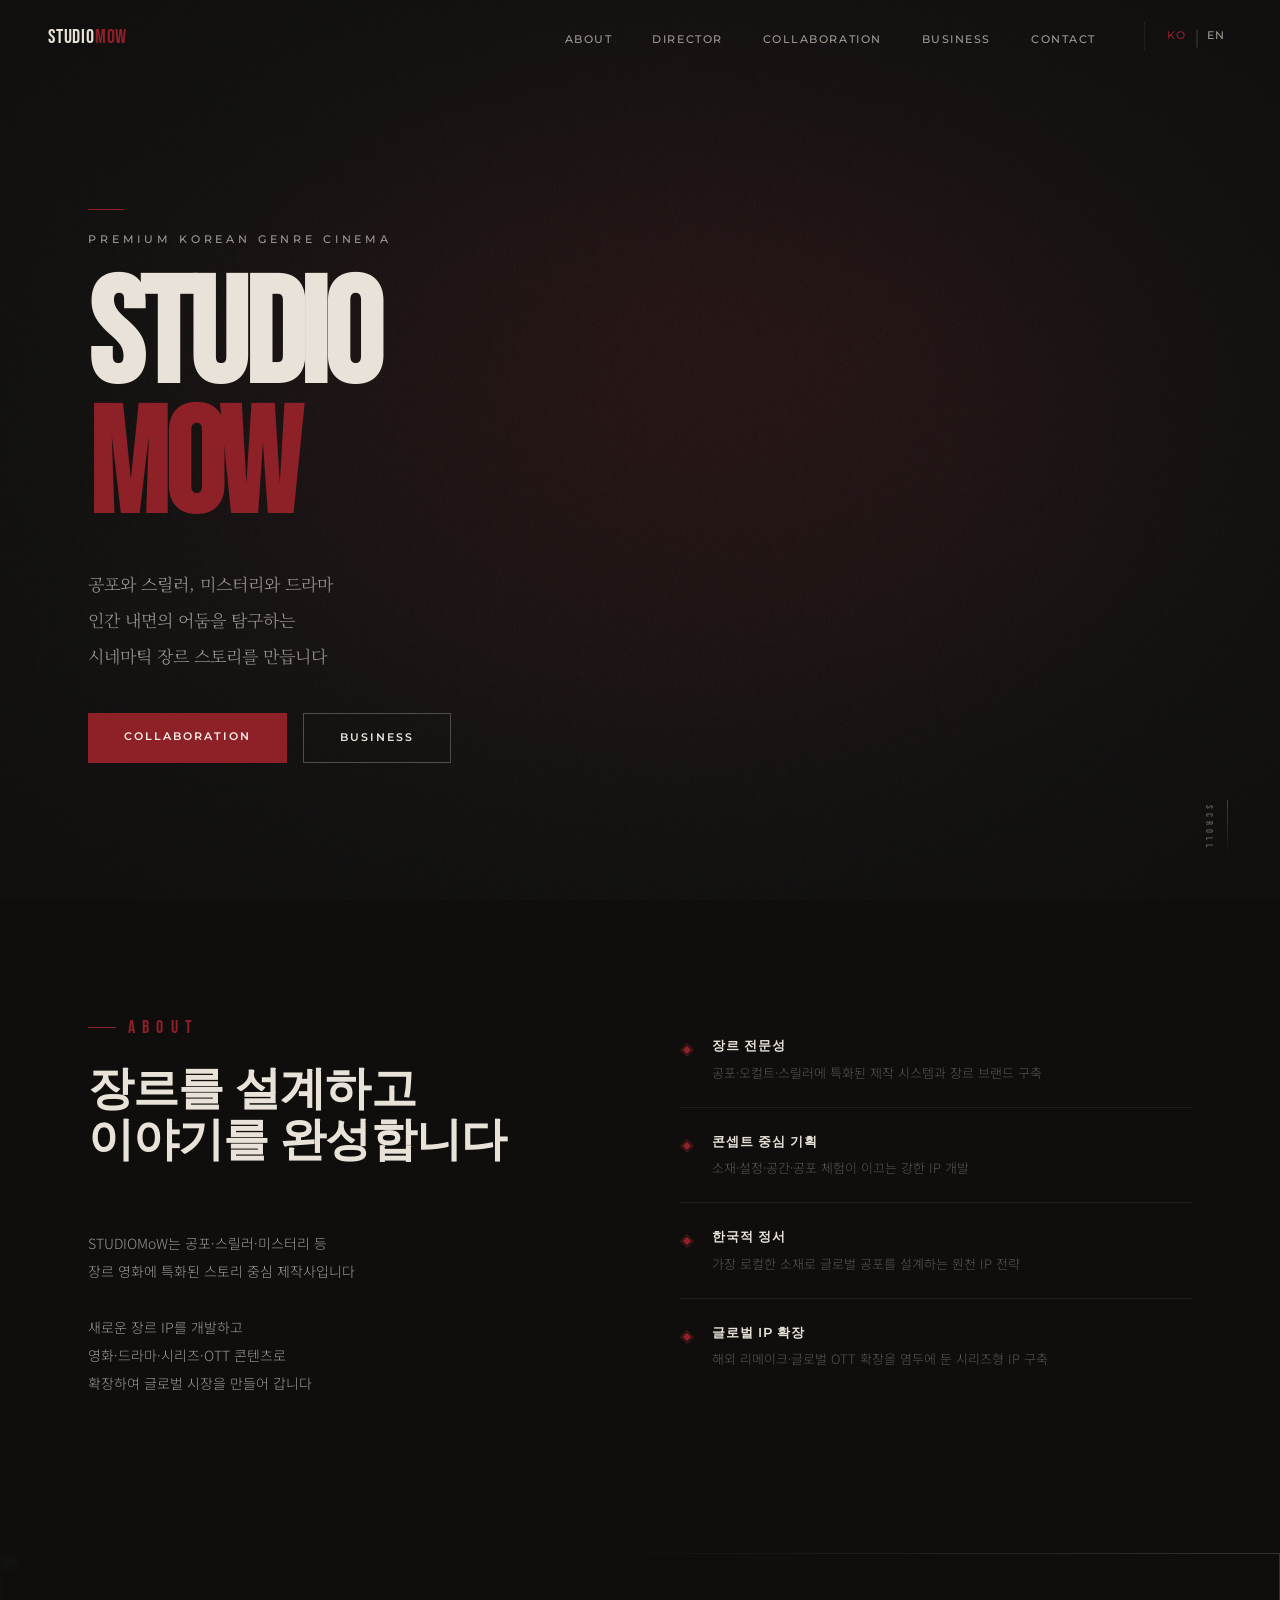
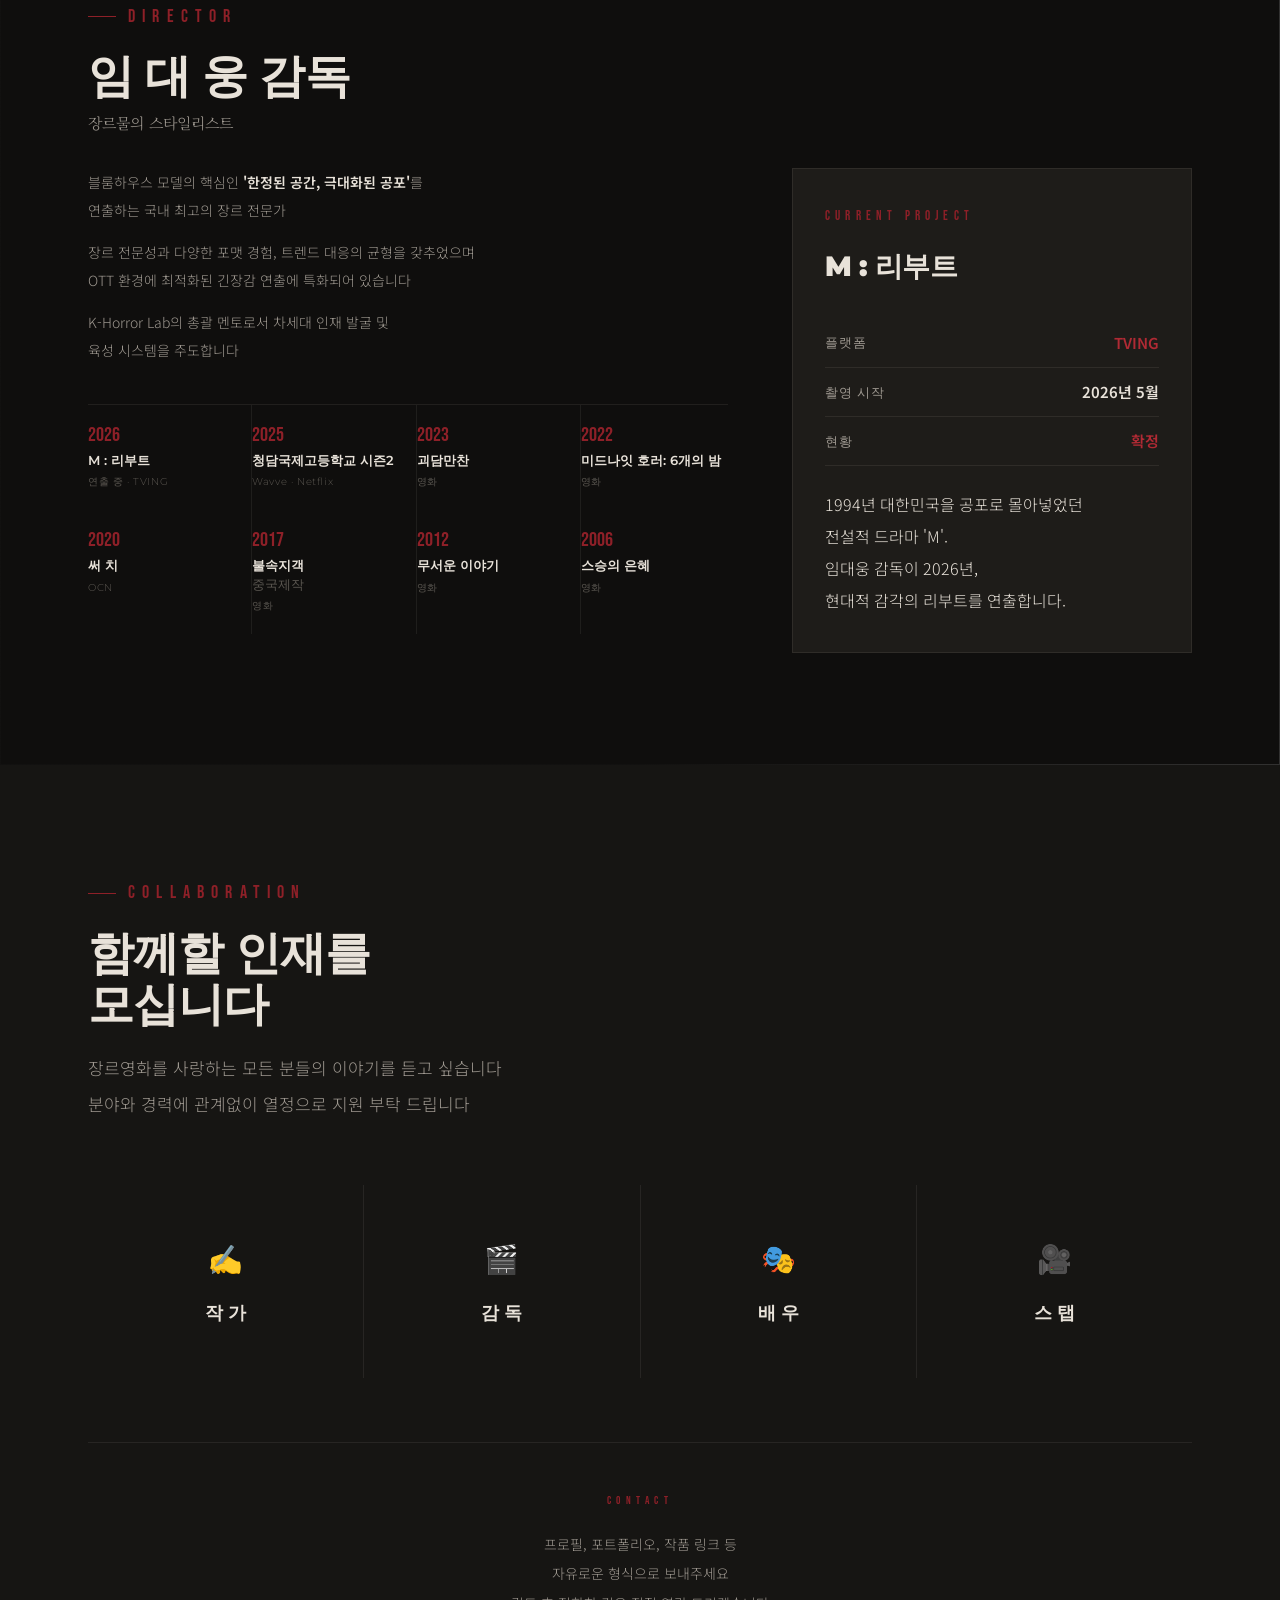
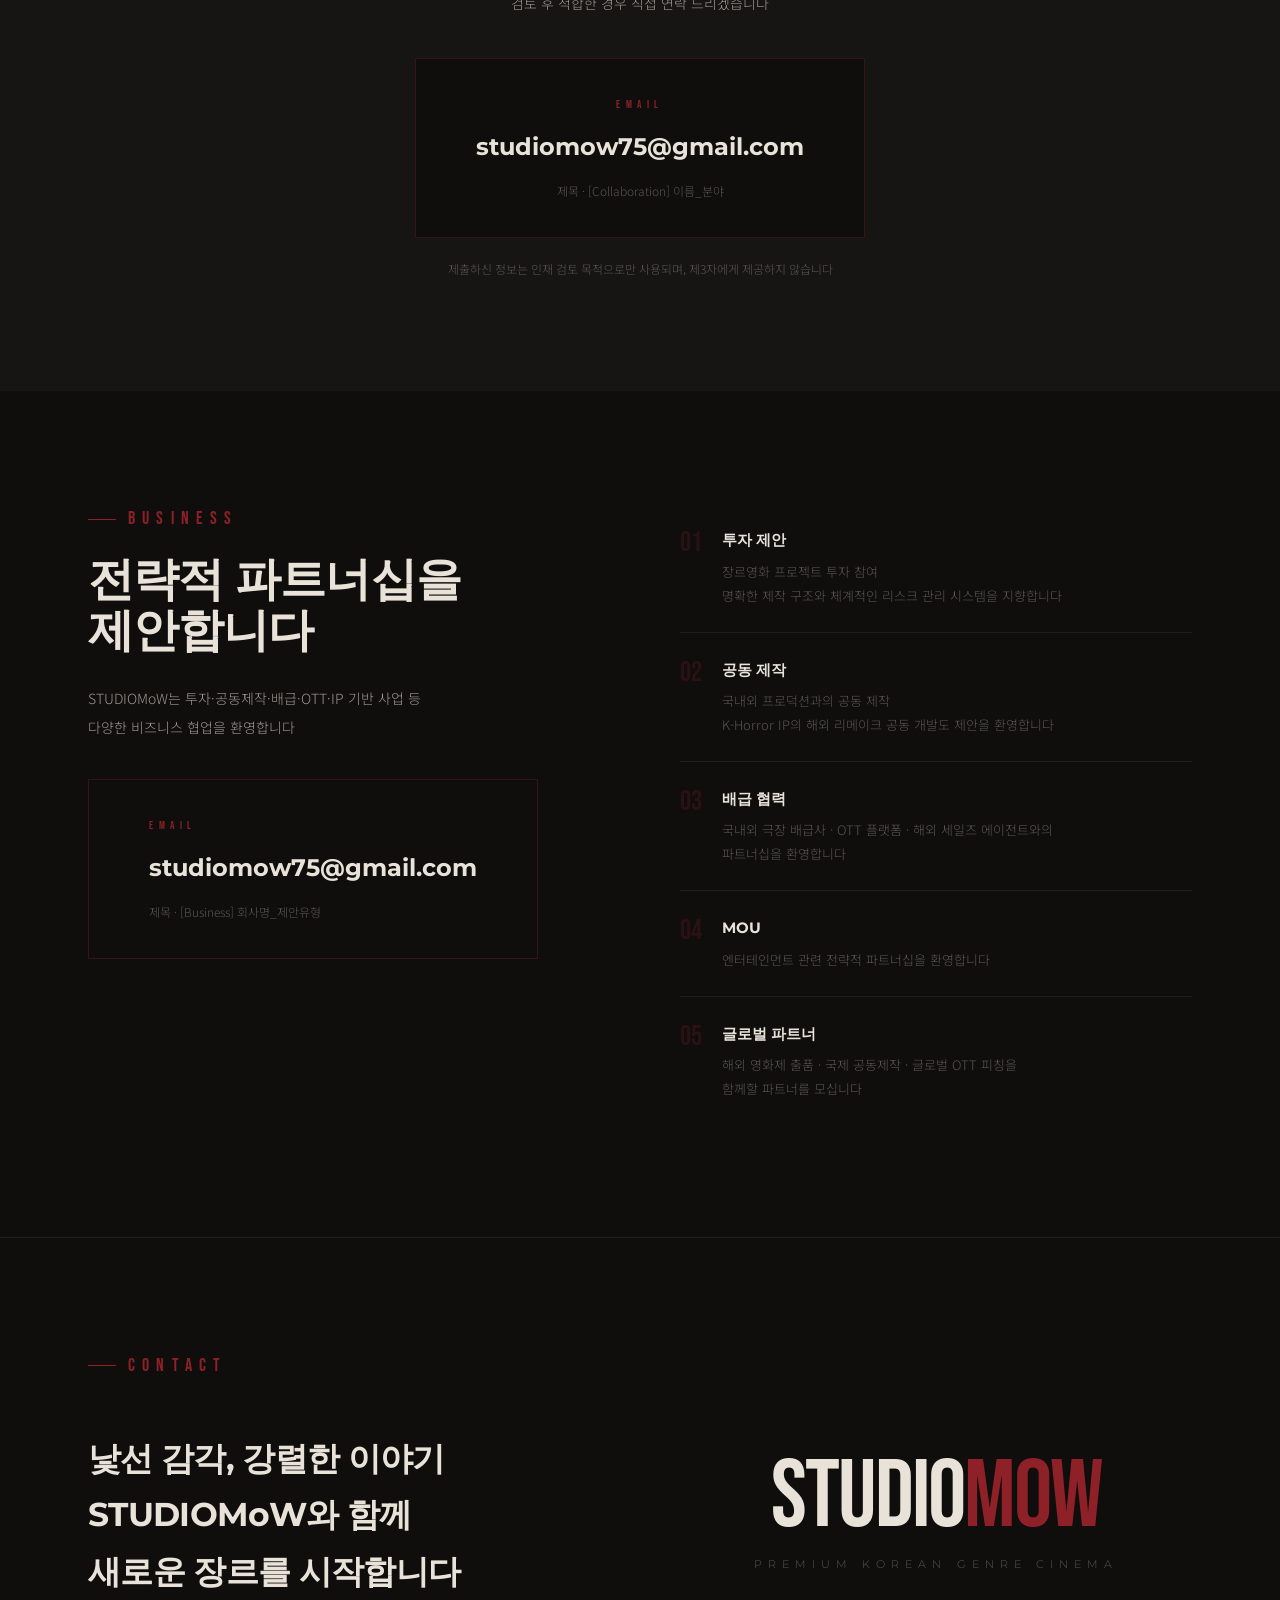
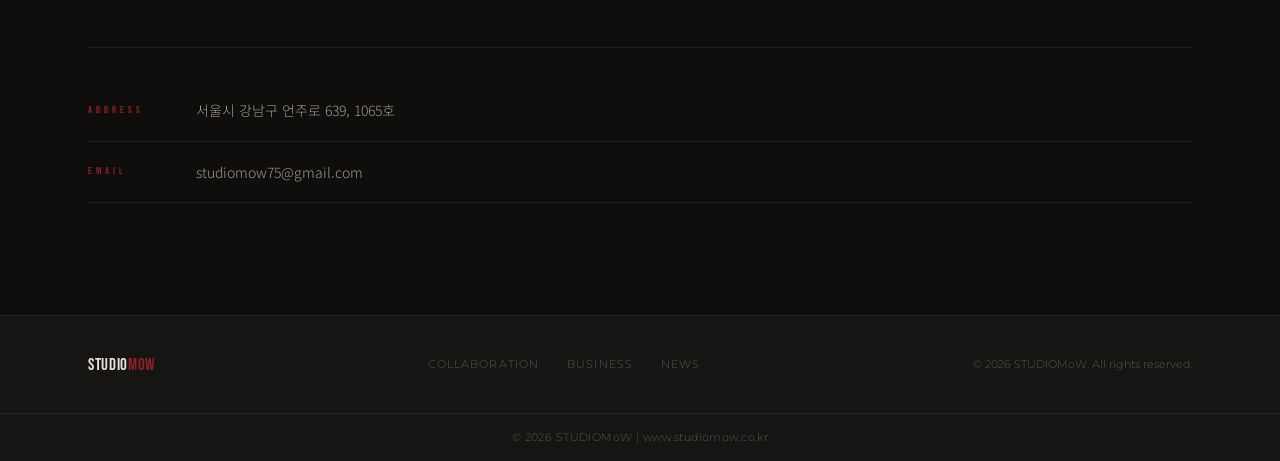
==== index.html @ 947075f9 "Add files via upload" ====
<!DOCTYPE html>
<html lang="ko">
<head>
  <meta charset="UTF-8">
  <meta name="viewport" content="width=device-width,initial-scale=1.0,maximum-scale=1.0">
  <title>STUDIOMoW | Premium Korean Genre Cinema</title>
  <meta name="description" content="STUDIOMoW — 한국형 장르영화 전문 제작사">
  <link rel="preconnect" href="https://fonts.googleapis.com">
  <link href="https://fonts.googleapis.com/css2?family=Bebas+Neue&family=Noto+Serif+KR:wght@300;400;700&family=Noto+Sans+KR:wght@300;400;500;700&family=Montserrat:wght@300;400;600;700;900&display=swap" rel="stylesheet">
  <link rel="stylesheet" href="css/main.css">
  <style>
    /* Hero */
    .hero{position:relative;height:100vh;min-height:640px;overflow:hidden;display:flex;align-items:center}
    #heroCanvas{position:absolute;inset:0;width:100%;height:100%;z-index:0}
    .hero-overlay{position:absolute;inset:0;z-index:1;background:radial-gradient(ellipse at 60% 40%,rgba(92,20,25,0.18) 0%,transparent 60%),linear-gradient(to bottom,rgba(15,14,13,0.6) 0%,rgba(15,14,13,0.1) 50%,rgba(15,14,13,0.8) 100%)}
    .hero-grain{position:absolute;inset:0;z-index:2;pointer-events:none;opacity:0.07;background-image:url("data:image/svg+xml,%3Csvg xmlns='http://www.w3.org/2000/svg' width='300' height='300'%3E%3Cfilter id='n'%3E%3CfeTurbulence type='fractalNoise' baseFrequency='0.75' numOctaves='4' stitchTiles='stitch'/%3E%3C/filter%3E%3Crect width='300' height='300' filter='url(%23n)'/%3E%3C/svg%3E");background-size:180px;animation:grainShift 0.12s steps(1) infinite}
    @keyframes grainShift{0%{background-position:0 0}25%{background-position:60px -30px}50%{background-position:-40px 20px}75%{background-position:30px 50px}}
    .hero-vignette{position:absolute;inset:0;z-index:2;pointer-events:none;background:radial-gradient(ellipse at center,transparent 35%,rgba(15,14,13,0.82) 100%)}
    .hero-flicker{position:absolute;inset:0;z-index:2;pointer-events:none;background:radial-gradient(ellipse at 50% 50%,rgba(142,32,40,0.06) 0%,transparent 70%);animation:flickerPulse 3.7s ease-in-out infinite}
    @keyframes flickerPulse{0%,100%{opacity:0.4}18%{opacity:0.9}20%{opacity:0.2}22%{opacity:0.85}50%{opacity:0.5}72%{opacity:0.95}74%{opacity:0.15}76%{opacity:0.8}}
    .hero-content{position:relative;z-index:3;padding:0 48px;max-width:1200px;margin:0 auto;width:100%;padding-top:var(--nav-h);animation:heroFadeUp 1.6s var(--ease-out) 0.4s both}
    @keyframes heroFadeUp{from{opacity:0;transform:translateY(40px)}to{opacity:1;transform:translateY(0)}}
    .hero-en{font-family:var(--font-heading);font-size:11px;font-weight:500;letter-spacing:0.35em;color:var(--text-sub);text-transform:uppercase;margin-bottom:24px}
    .hero-ko{font-family:var(--font-serif-ko);font-size:clamp(14px,1.7vw,17px);font-weight:300;color:var(--text-sub);line-height:2.1;margin-bottom:40px;max-width:360px}
    .hero-scroll{position:absolute;bottom:44px;right:52px;display:flex;align-items:center;gap:10px;z-index:3;animation:heroFadeUp 1.6s var(--ease-out) 1.2s both}
    .hero-scroll span{font-family:var(--font-display);font-size:10px;letter-spacing:0.4em;color:var(--text-mute);writing-mode:vertical-rl}
    .scroll-line{width:1px;height:56px;background:linear-gradient(to bottom,var(--red),transparent);animation:scrollPulse 2.4s ease-in-out infinite}
    @keyframes scrollPulse{0%,100%{opacity:0.4;transform:scaleY(1)}50%{opacity:1;transform:scaleY(0.6)}}

    /* About — 텍스트 2단 레이아웃 (사진 없음) */
    .about-text-grid{display:grid;grid-template-columns:1fr 1fr;gap:80px;align-items:start}

    /* Director timeline */
    .timeline-row{display:flex;flex-wrap:wrap;gap:0;border-top:1px solid var(--border);margin-top:36px}
    .timeline-cell{flex:1;min-width:100px;padding:20px 16px 20px 0;border-right:1px solid var(--border)}
    .timeline-cell:last-child{border-right:none;padding-right:0}
    .t-year{font-family:var(--font-display);font-size:20px;color:var(--red);line-height:1;margin-bottom:6px}
    .t-title{font-family:var(--font-heading);font-size:13px;font-weight:600;color:var(--text);line-height:1.4;margin-bottom:4px}
    .t-platform{font-family:var(--font-heading);font-size:10px;letter-spacing:0.06em;color:var(--text-mute)}

    /* Collab */
    .collab-grid-4{display:grid;grid-template-columns:repeat(4,1fr);gap:1px;background:var(--border)}
    .collab-card-4{background:var(--surface1);padding:48px 20px;display:flex;flex-direction:column;align-items:center;justify-content:center;text-align:center;gap:16px;transition:background 0.3s;min-height:160px}
    .collab-card-4:hover{background:var(--surface2)}
    .collab-icon-4{font-size:28px}
    .collab-title-4{font-family:var(--font-heading);font-size:18px;font-weight:700;color:var(--text)}

    /* Biz list */
    .biz-list-item{display:flex;align-items:flex-start;justify-content:space-between;padding:24px 0;border-bottom:1px solid var(--border);transition:padding-left 0.25s}
    .biz-list-item:hover{padding-left:8px}
    .biz-list-left{display:flex;align-items:flex-start;gap:20px}
    .biz-list-num{font-family:var(--font-display);font-size:28px;color:rgba(142,32,40,0.22);transition:color 0.25s;line-height:1;flex-shrink:0;padding-top:2px}
    .biz-list-item:hover .biz-list-num{color:var(--red)}
    .biz-list-title{font-family:var(--font-heading);font-size:15px;font-weight:700;color:var(--text);margin-bottom:6px}
    .biz-list-desc{font-size:13px;color:var(--text-mute);line-height:1.85}

    /* News */
    .news-grid{display:grid;grid-template-columns:repeat(3,1fr);gap:1px;background:var(--border)}
    .news-card{background:var(--surface1);overflow:hidden}
    .news-card-body{padding:28px 28px 32px}
    .news-card-date{font-family:var(--font-heading);font-size:10px;letter-spacing:0.12em;color:var(--text-mute);margin-bottom:12px}
    .news-card-title{font-family:var(--font-heading);font-size:15px;font-weight:700;color:var(--text);line-height:1.55;margin-bottom:16px}
    .news-card-more{font-family:var(--font-heading);font-size:10px;letter-spacing:0.15em;color:var(--red);text-transform:uppercase}
    .news-empty{background:var(--surface1);padding:80px 32px;text-align:center;color:var(--text-mute);font-size:13px;grid-column:1/-1;line-height:2}

    /* Email CTA block */
    .email-cta{display:inline-flex;flex-direction:column;align-items:center;gap:12px;padding:36px 60px;border:1px solid var(--border-red);text-decoration:none;transition:background 0.3s;background:var(--bg)}
    .email-cta:hover{background:rgba(142,32,40,0.08)}
    .email-cta-label{font-family:var(--font-display);font-size:11px;letter-spacing:0.5em;color:var(--red)}
    .email-cta-addr{font-family:var(--font-heading);font-size:clamp(16px,2.2vw,24px);font-weight:700;color:var(--text)}
    .email-cta-hint{font-size:12px;color:var(--text-mute)}

    @media(max-width:1024px){
      .about-text-grid{grid-template-columns:1fr;gap:48px}
      .collab-grid-4{grid-template-columns:repeat(2,1fr)}
      .timeline-row{flex-wrap:wrap}
      .timeline-cell{min-width:140px}
      .biz-2col{grid-template-columns:1fr!important}
    }
    @media(max-width:768px){
      .hero-content{padding:0 24px;padding-top:var(--nav-h)}
      .hero-scroll{display:none}
      .collab-grid-4{grid-template-columns:1fr 1fr}
      .news-grid{grid-template-columns:1fr}
    }
    @media(max-width:480px){.collab-grid-4{grid-template-columns:1fr}}
  </style>
</head>
<body>

<!-- NAV -->
<nav class="nav" id="nav">
  <div class="nav-inner">
    <a href="index.html" class="nav-logo"><span class="logo-studio">STUDIO</span><span class="logo-mow">MoW</span></a>
    <button class="nav-toggle" id="navToggle"><span></span><span></span><span></span></button>
    <ul class="nav-menu" id="navMenu">
      <li><a href="#about">About</a></li>
      <li><a href="#director">Director</a></li>
      <li><a href="#collaboration">Collaboration</a></li>
      <li><a href="#business">Business</a></li>
      <li><a href="#contact">Contact</a></li>
      <li class="lang-switch">
        <a href="index.html" class="lang-btn lang-active">KO</a>
        <span style="color:var(--text-mute);margin:0 2px;">|</span>
        <a href="index_en.html" class="lang-btn">EN</a>
      </li>
    </ul>
  </div>
</nav>

<!-- HERO -->
<section class="hero" id="home">
  <canvas id="heroCanvas"></canvas>
  <div class="hero-overlay"></div>
  <div class="hero-grain"></div>
  <div class="hero-vignette"></div>
  <div class="hero-flicker"></div>
  <div class="hero-content">
    <div class="hero-rule"></div>
    <div class="hero-en">PREMIUM KOREAN GENRE CINEMA</div>
    <h1 class="hero-title">
      <span class="logo-studio-h">STUDIO</span>
      <span class="logo-mow-h">MoW</span>
    </h1>
    <p class="hero-ko">
      공포와 스릴러, 미스터리와 드라마<br>
      인간 내면의 어둠을 탐구하는<br>
      시네마틱 장르 스토리를 만듭니다
    </p>
    <div class="hero-cta">
      <a href="#collaboration" class="btn btn-primary">Collaboration</a>
      <a href="#business" class="btn btn-outline">Business</a>
    </div>
  </div>
  <div class="hero-scroll"><span>SCROLL</span><div class="scroll-line"></div></div>
</section>

<!-- ABOUT -->
<section class="about" id="about" style="background:var(--bg);">
  <div class="container">
    <div class="about-text-grid">
      <div>
        <div class="section-header">
          <div class="section-tag">ABOUT</div>
          <h2 class="section-title">장르를 설계하고<br>이야기를 완성합니다</h2>
        </div>
        <p class="about-body">
          <span class="pc-only">STUDIOMoW는 공포·스릴러·미스터리 등<br>장르 영화에 특화된 스토리 중심 제작사입니다</span><span class="mob-only">STUDIOMoW는 공포·스릴러·미스터리 등<br>장르 영화에 특화된<br>스토리 중심 제작사입니다</span><br><br>
          <span class="pc-only">새로운 장르 IP를 개발하고<br>영화·드라마·시리즈·OTT 콘텐츠로<br>확장하여 글로벌 시장을 만들어 갑니다</span><span class="mob-only">새로운 장르 IP를 개발하고<br>영화·드라마·시리즈·OTT 콘텐츠로<br>확장하여 글로벌 시장을 만들어 갑니다</span>
        </p>
      </div>
      <div style="display:flex;flex-direction:column;gap:0;">
        <div class="pillar">
          <div class="pillar-icon">◈</div>
          <div><div class="pillar-title">장르 전문성</div><div class="pillar-desc"><span class="pc-only">공포·오컬트·스릴러에 특화된 제작 시스템과 장르 브랜드 구축</span><span class="mob-only">공포·오컬트·스릴러에 특화된<br>제작 시스템과 장르 브랜드 구축</span></div></div>
        </div>
        <div class="pillar">
          <div class="pillar-icon">◈</div>
          <div><div class="pillar-title">콘셉트 중심 기획</div><div class="pillar-desc"><span class="pc-only">소재·설정·공간·공포 체험이 이끄는 강한 IP 개발</span><span class="mob-only">소재·설정·공간·공포 체험이 이끄는<br>강한 IP 개발</span></div></div>
        </div>
        <div class="pillar">
          <div class="pillar-icon">◈</div>
          <div><div class="pillar-title">한국적 정서</div><div class="pillar-desc"><span class="pc-only">가장 로컬한 소재로 글로벌 공포를 설계하는 원천 IP 전략</span><span class="mob-only">가장 로컬한 소재로 글로벌 공포를<br>설계하는 원천 IP 전략</span></div></div>
        </div>
        <div class="pillar">
          <div class="pillar-icon">◈</div>
          <div><div class="pillar-title">글로벌 IP 확장</div><div class="pillar-desc"><span class="pc-only">해외 리메이크·글로벌 OTT 확장을 염두에 둔 시리즈형 IP 구축</span><span class="mob-only">해외 리메이크·글로벌 OTT 확장을<br>염두에 둔 시리즈형 IP 구축</span></div></div>
        </div>
      </div>
    </div>
  </div>
</section>

<!-- DIRECTOR -->
<section class="director mob-collapsible" id="director">
  <div class="director-bg">
    <img src="" alt="" class="director-bg-img">
    <div class="director-overlay"></div>
  </div>
  <div class="container">
    <!-- 모바일 헤더 (클릭으로 펼치기) -->
    <div class="mob-section-header" onclick="toggleSection('director')" style="position:relative;z-index:2;display:none;">
      <div><div class="mob-section-tag">DIRECTOR</div><h2>임 대 웅 감독</h2></div>
      <div class="mob-toggle-icon">+</div>
    </div>
    <!-- 데스크탑 헤더 -->
    <div class="section-header section-header-light mob-desktop-header" style="position:relative;z-index:2;margin-bottom:32px;">
      <div class="section-tag">DIRECTOR</div>
      <h2 class="section-title">임 대 웅 감독</h2>
      <p style="font-size:15px;color:var(--text-sub);margin-top:8px;font-family:var(--font-serif-ko);font-weight:300;">장르물의 스타일리스트</p>
    </div>
    <div class="director-grid mob-collapsible-body" style="display:grid;">
      <div class="director-info">
        <div class="director-desc">
          <p><span class="pc-only">블룸하우스 모델의 핵심인 <strong>'한정된 공간, 극대화된 공포'</strong>를<br>연출하는 국내 최고의 장르 전문가</span><span class="mob-only">블룸하우스 모델의 핵심인<br><strong>'한정된 공간, 극대화된 공포'</strong>를<br>연출하는 최고의 장르 전문가</span></p>
          <p><span class="pc-only">장르 전문성과 다양한 포맷 경험, 트렌드 대응의 균형을 갖추었으며<br>OTT 환경에 최적화된 긴장감 연출에 특화되어 있습니다</span><span class="mob-only">장르 전문성과 다양한 포맷 경험,<br>트렌드 대응의 균형을 갖춘<br>OTT 환경에 최적화된 긴장감 연출가</span></p>
          <p><span class="pc-only">K-Horror Lab의 총괄 멘토로서 차세대 인재 발굴 및<br>육성 시스템을 주도합니다</span><span class="mob-only">K-Horror Lab의 총괄 멘토로서<br>차세대 인재 발굴 및<br>육성 시스템을 주도합니다</span></p>
        </div>
        <div class="timeline-row">
          <div class="timeline-cell">
            <div class="t-year">2026</div>
            <div class="t-title">M : 리부트</div>
            <div class="t-platform">연출 중 · TVING</div>
          </div>
          <div class="timeline-cell">
            <div class="t-year">2025</div>
            <div class="t-title">청담국제고등학교 시즌2</div>
            <div class="t-platform">Wavve · Netflix</div>
          </div>
          <div class="timeline-cell">
            <div class="t-year">2023</div>
            <div class="t-title">괴담만찬</div>
            <div class="t-platform">영화</div>
          </div>
          <div class="timeline-cell">
            <div class="t-year">2022</div>
            <div class="t-title">미드나잇 호러: 6개의 밤</div>
            <div class="t-platform">영화</div>
          </div>
        </div>
        <div class="timeline-row" style="margin-top:0;border-top:none;">
          <div class="timeline-cell">
            <div class="t-year">2020</div>
            <div class="t-title">써 치</div>
            <div class="t-platform">OCN</div>
          </div>
          <div class="timeline-cell">
            <div class="t-year">2017</div>
            <div class="t-title">불속지객<br><span style="font-weight:400;color:var(--text-mute);">중국제작</span></div>
            <div class="t-platform">영화</div>
          </div>
          <div class="timeline-cell">
            <div class="t-year">2012</div>
            <div class="t-title">무서운 이야기</div>
            <div class="t-platform">영화</div>
          </div>
          <div class="timeline-cell">
            <div class="t-year">2006</div>
            <div class="t-title">스승의 은혜</div>
            <div class="t-platform">영화</div>
          </div>
        </div>
      </div>
      <div class="momentum-card">
        <div class="momentum-label">CURRENT PROJECT</div>
        <div class="momentum-title">M : 리부트</div>
        <div class="momentum-row"><span class="momentum-key">플랫폼</span><span class="momentum-val accent">TVING</span></div>
        <div class="momentum-row"><span class="momentum-key">촬영 시작</span><span class="momentum-val">2026년 5월</span></div>
        <div class="momentum-row"><span class="momentum-key">현황</span><span class="momentum-val accent">확정</span></div>
        <p class="momentum-desc">
          1994년 대한민국을 공포로 몰아넣었던<br>
          전설적 드라마 'M'.<br>
          임대웅 감독이 2026년,<br>
          현대적 감각의 리부트를 연출합니다.
        </p>
      </div>
    </div>
  </div>
</section>

<!-- COLLABORATION -->
<section style="padding:var(--section-pad) 0;background:var(--surface1);" id="collaboration" class="mob-collapsible">
  <div class="container">
    <div class="mob-section-header" onclick="toggleSection('collaboration')" style="display:none;">
      <div><div class="mob-section-tag">COLLABORATION</div><h2>함께할 인재를 모십니다</h2></div>
      <div class="mob-toggle-icon">+</div>
    </div>
    <div class="section-header mob-desktop-header">
      <div class="section-tag">COLLABORATION</div>
      <h2 class="section-title">함께할 인재를<br>모십니다</h2>
      <p style="font-size:17px;color:var(--text-sub);margin-top:20px;line-height:2.1;max-width:600px;">
        <span class="pc-only">장르영화를 사랑하는 모든 분들의 이야기를 듣고 싶습니다<br>분야와 경력에 관계없이 열정으로 지원 부탁 드립니다</span><span class="mob-only">장르영화를 사랑하는<br>모든 분들의<br>이야기를 듣고 싶습니다</span>
      </p>
    </div>

    <div class="collab-grid-4" style="margin-bottom:64px;">
      <div class="collab-card-4" style="align-items:center;text-align:center;">
        <div class="collab-icon-4">✍️</div>
        <div class="collab-title-4">작 가</div>
      </div>
      <div class="collab-card-4" style="align-items:center;text-align:center;">
        <div class="collab-icon-4">🎬</div>
        <div class="collab-title-4">감 독</div>
      </div>
      <div class="collab-card-4" style="align-items:center;text-align:center;">
        <div class="collab-icon-4">🎭</div>
        <div class="collab-title-4">배 우</div>
      </div>
      <div class="collab-card-4" style="align-items:center;text-align:center;">
        <div class="collab-icon-4">🎥</div>
        <div class="collab-title-4">스 탭</div>
      </div>
    </div>

    <div style="text-align:center;padding-top:48px;border-top:1px solid var(--border);">
      <div style="font-family:var(--font-display);font-size:11px;letter-spacing:0.5em;color:var(--red);margin-bottom:20px;">CONTACT</div>
      <p style="font-size:14px;color:var(--text-sub);line-height:2.1;margin-bottom:40px;">
        프로필, 포트폴리오, 작품 링크 등<br>
        자유로운 형식으로 보내주세요<br>
        검토 후 적합한 경우 직접 연락 드리겠습니다
      </p>
      <a href="mailto:studiomow75@gmail.com?subject=[Collaboration] 이름_분야" class="email-cta">
        <span class="email-cta-label">EMAIL</span>
        <span class="email-cta-addr">studiomow75@gmail.com</span>
        <span class="email-cta-hint">제목 · [Collaboration] 이름_분야</span>
      </a>
      <p style="margin-top:20px;font-size:12px;color:var(--text-mute);">
        제출하신 정보는 인재 검토 목적으로만 사용되며, 제3자에게 제공하지 않습니다
      </p>
    </div>
  </div>
</section>

<!-- BUSINESS -->
<section style="padding:var(--section-pad) 0;background:var(--bg);" id="business" class="mob-collapsible">
  <div class="container">
    <div style="display:grid;grid-template-columns:1fr 1fr;gap:80px;align-items:start;" class="biz-2col">
      <div>
        <div class="section-header" style="margin-bottom:28px;">
          <div class="section-tag">BUSINESS</div>
          <h2 class="section-title">전략적 파트너십을<br>제안합니다</h2>
        </div>
        <p style="font-size:14px;color:var(--text-sub);line-height:2.1;margin-bottom:36px;">
          <span class="pc-only">STUDIOMoW는 투자·공동제작·배급·OTT·IP 기반 사업 등<br>다양한 비즈니스 협업을 환영합니다</span><span class="mob-only">STUDIOMoW는<br>투자·공동제작·배급·OTT·IP 기반 사업 등<br>다양한 비즈니스 협업을 환영합니다</span>
        </p>
        <a href="mailto:studiomow75@gmail.com?subject=[Business] 회사명_제안유형" class="email-cta" style="align-items:flex-start;">
          <span class="email-cta-label">EMAIL</span>
          <span class="email-cta-addr">studiomow75@gmail.com</span>
          <span class="email-cta-hint">제목 · [Business] 회사명_제안유형</span>
        </a>
      </div>

      <div>
        <div class="biz-list">
          <div class="biz-list-item">
            <div class="biz-list-left">
              <div class="biz-list-num">01</div>
              <div>
                <div class="biz-list-title">투자 제안</div>
                <div class="biz-list-desc">장르영화 프로젝트 투자 참여<br><span class="pc-only">명확한 제작 구조와 체계적인 리스크 관리 시스템을 지향합니다</span><span class="mob-only">명확한 제작 구조와 체계적인 리스크 관리<br>시스템을 지향합니다</span></div>
              </div>
            </div>
          </div>
          <div class="biz-list-item">
            <div class="biz-list-left">
              <div class="biz-list-num">02</div>
              <div>
                <div class="biz-list-title">공동 제작</div>
                <div class="biz-list-desc">국내외 프로덕션과의 공동 제작<br><span class="pc-only">K-Horror IP의 해외 리메이크 공동 개발도 제안을 환영합니다</span><span class="mob-only">K-Horror IP의 해외 리메이크<br>공동 개발의 제안을 환영합니다</span></div>
              </div>
            </div>
          </div>
          <div class="biz-list-item">
            <div class="biz-list-left">
              <div class="biz-list-num">03</div>
              <div>
                <div class="biz-list-title">배급 협력</div>
                <div class="biz-list-desc"><span class="pc-only">국내외 극장 배급사 · OTT 플랫폼 · 해외 세일즈 에이전트와의<br>파트너십을 환영합니다</span><span class="mob-only">극장 배급사·OTT 플랫폼·해외 세일즈<br>에이전트와의 파트너십을 환영합니다</span></div>
              </div>
            </div>
          </div>
          <div class="biz-list-item">
            <div class="biz-list-left">
              <div class="biz-list-num">04</div>
              <div>
                <div class="biz-list-title">MOU</div>
                <div class="biz-list-desc">엔터테인먼트 관련 전략적 파트너십을 환영합니다</div>
              </div>
            </div>
          </div>
          <div class="biz-list-item" style="border-bottom:none;">
            <div class="biz-list-left">
              <div class="biz-list-num">05</div>
              <div>
                <div class="biz-list-title">글로벌 파트너</div>
                <div class="biz-list-desc"><span class="pc-only">해외 영화제 출품 · 국제 공동제작 · 글로벌 OTT 피칭을<br>함께할 파트너를 모십니다</span><span class="mob-only">영화제 출품·국제 공동제작·글로벌 OTT 피칭을<br>함께할 파트너를 모십니다</span></div>
              </div>
            </div>
          </div>
        </div>
      </div>
    </div>
  </div>
</section>



<!-- CONTACT -->
<section id="contact" style="padding:var(--section-pad) 0;background:var(--bg);border-top:1px solid var(--border);">
  <div class="container">

    <!-- 상단: 섹션 태그 -->
    <div class="section-tag" style="margin-bottom:48px;">CONTACT</div>

    <!-- 핵심 레이아웃: h2 왼쪽 / 로고 오른쪽 — 같은 행, 가운데 정렬 -->
    <div style="display:flex;align-items:center;gap:80px;margin-bottom:48px;">

      <!-- 왼쪽: h2 3줄만 -->
      <h2 style="flex:1;font-family:var(--font-heading);font-size:clamp(22px,2.6vw,34px);font-weight:700;line-height:1.7;letter-spacing:-0.02em;color:var(--text);margin:0;">
        낯선 감각, 강렬한 이야기<br>
        STUDIOMoW와 함께<br>
        새로운 장르를 시작합니다
      </h2>

      <!-- 오른쪽: 로고 — h2와 align:center로 완벽히 가운데 -->
      <div style="flex:1;display:flex;flex-direction:column;align-items:center;text-align:center;">
        <div style="font-family:'Bebas Neue',sans-serif;font-size:clamp(52px,8vw,96px);line-height:0.9;letter-spacing:-0.02em;margin-bottom:14px;">
          <span style="color:var(--text);">STUDIO</span><span style="color:var(--red);">MoW</span>
        </div>
        <div style="font-family:'Montserrat',sans-serif;font-size:11px;letter-spacing:0.55em;color:var(--text-mute);">PREMIUM KOREAN GENRE CINEMA</div>
      </div>

    </div>

    <!-- 하단: 주소 + 이메일 -->
    <div style="border-top:1px solid var(--border);padding-top:32px;display:flex;flex-direction:column;gap:0;">
      <div style="display:flex;align-items:center;gap:28px;padding:18px 0;border-bottom:1px solid var(--border);">
        <span style="font-family:var(--font-display);font-size:10px;letter-spacing:0.4em;color:var(--red);min-width:80px;">ADDRESS</span>
        <span style="font-size:14px;color:var(--text-sub);">서울시 강남구 언주로 639, 1065호</span>
      </div>
      <div style="display:flex;align-items:center;gap:28px;padding:18px 0;border-bottom:1px solid var(--border);">
        <span style="font-family:var(--font-display);font-size:10px;letter-spacing:0.4em;color:var(--red);min-width:80px;">EMAIL</span>
        <a href="mailto:studiomow75@gmail.com" style="font-size:14px;color:var(--text-sub);transition:color 0.2s;" onmouseover="this.style.color='var(--red-light)'" onmouseout="this.style.color='var(--text-sub)'">studiomow75@gmail.com</a>
      </div>
    </div>

  </div>
</section>

<footer class="footer">
  <div class="container">
    <div class="footer-inner">
      <div class="footer-logo"><span class="logo-studio">STUDIO</span><span class="logo-mow">MoW</span></div>
      <div class="footer-links">
        <a href="#collaboration">Collaboration</a>
        <a href="#business">Business</a>
        <a href="#news">News</a>
      </div>
      <div class="footer-copy">© 2026 STUDIOMoW. All rights reserved.</div>
    </div>
  </div>
  <div class="footer-legal">© 2026 STUDIOMoW | www.studiomow.co.kr</div>
</footer>

<script src="js/main.js"></script>
<script>
/* News from admin */
(function(){
  var items=JSON.parse(localStorage.getItem('news_items')||'[]');
  if(!items.length)return;
  var grid=document.getElementById('newsGrid');
  document.getElementById('newsEmpty').style.display='none';
  items.slice(0,3).forEach(function(n){
    var card=document.createElement('div');
    card.className='news-card';
    card.innerHTML='<div class="news-card-body">'+
      '<div class="news-card-date">'+n.date+'</div>'+
      '<div class="news-card-title">'+n.title+'</div>'+
      '<div class="news-card-more">MORE →</div>'+
    '</div>';
    grid.appendChild(card);
  });
})();

/* Canvas animation */
(function(){
  var canvas=document.getElementById('heroCanvas'),ctx=canvas.getContext('2d');
  var W,H,particles=[],wisps=[],frame=0;
  function resize(){W=canvas.width=window.innerWidth;H=canvas.height=window.innerHeight;}
  resize();window.addEventListener('resize',resize);
  function P(){this.reset();}
  P.prototype.reset=function(){this.x=Math.random()*W;this.y=Math.random()*H;this.r=80+Math.random()*200;this.vx=(Math.random()-0.5)*0.18;this.vy=-0.05-Math.random()*0.12;this.alpha=0.02+Math.random()*0.06;this.life=0;this.maxLife=300+Math.random()*400;this.red=Math.random()<0.15;};
  P.prototype.update=function(){this.x+=this.vx;this.y+=this.vy;this.life++;if(this.life>this.maxLife||this.y<-this.r)this.reset();};
  P.prototype.draw=function(){var a=this.alpha*Math.sin(this.life/this.maxLife*Math.PI);var g=ctx.createRadialGradient(this.x,this.y,0,this.x,this.y,this.r);g.addColorStop(0,this.red?'rgba(100,15,20,'+a+')':'rgba(30,28,25,'+a+')');g.addColorStop(1,'rgba(15,14,13,0)');ctx.beginPath();ctx.arc(this.x,this.y,this.r,0,Math.PI*2);ctx.fillStyle=g;ctx.fill();};
  function W2(){this.reset();}
  W2.prototype.reset=function(){this.x=Math.random()*W;this.y=H*0.4+Math.random()*H*0.6;this.pts=[];var n=6+Math.floor(Math.random()*6);for(var i=0;i<n;i++)this.pts.push({x:this.x+(Math.random()-0.5)*60,y:this.y-i*(20+Math.random()*30),vx:(Math.random()-0.5)*0.3,vy:-0.04-Math.random()*0.08});this.alpha=0.025+Math.random()*0.04;this.life=0;this.maxLife=500+Math.random()*500;this.w=1+Math.random()*2.5;};
  W2.prototype.update=function(){this.life++;for(var i=0;i<this.pts.length;i++){this.pts[i].x+=this.pts[i].vx+Math.sin(frame*0.01+i)*0.15;this.pts[i].y+=this.pts[i].vy;}if(this.life>this.maxLife)this.reset();};
  W2.prototype.draw=function(){if(this.pts.length<2)return;var a=this.alpha*Math.sin(this.life/this.maxLife*Math.PI);ctx.beginPath();ctx.moveTo(this.pts[0].x,this.pts[0].y);for(var i=1;i<this.pts.length;i++){var mx=(this.pts[i-1].x+this.pts[i].x)/2,my=(this.pts[i-1].y+this.pts[i].y)/2;ctx.quadraticCurveTo(this.pts[i-1].x,this.pts[i-1].y,mx,my);}ctx.strokeStyle='rgba(142,32,40,'+a+')';ctx.lineWidth=this.w;ctx.lineCap='round';ctx.stroke();};
  var lt=0,la=0;
  for(var i=0;i<28;i++){var p=new P();p.life=Math.random()*p.maxLife;particles.push(p);}
  for(var j=0;j<8;j++){var w=new W2();w.life=Math.random()*w.maxLife;wisps.push(w);}
  var zs=1.06,zd=1;
  function draw(){
    frame++;ctx.clearRect(0,0,W,H);
    // 순수 검정 배경
    ctx.fillStyle='#0f0e0d';ctx.fillRect(0,0,W,H);
    particles.forEach(function(p){p.update();p.draw();});
    wisps.forEach(function(w){w.update();w.draw();});
    lt--;if(lt<=0){lt=200+Math.random()*600;la=0.04+Math.random()*0.06;}
    if(la>0){ctx.fillStyle='rgba(180,160,140,'+la+')';ctx.fillRect(0,0,W,H);la-=0.008;if(la<0)la=0;}
    requestAnimationFrame(draw);
  }
  draw();
})();

/* ── Mobile collapsible sections ── */
function toggleSection(id) {
  var section = document.getElementById(id);
  if (!section) return;
  section.classList.toggle('open');
  var body = section.querySelector('.mob-collapsible-body');
  if (body) {
    if (section.classList.contains('open')) {
      body.style.display = '';
    } else {
      body.style.display = 'none';
    }
  }
}

function initMobile() {
  if (window.innerWidth > 768) return;
  
  // 모바일: mob-section-header 표시, desktop-header 숨기기
  document.querySelectorAll('.mob-section-header').forEach(function(el) {
    el.style.display = 'flex';
  });
  document.querySelectorAll('.mob-desktop-header').forEach(function(el) {
    el.style.display = 'none';
  });
  
  // Director grid의 display:grid 해제 (mob-collapsible-body는 기본 숨김)
  document.querySelectorAll('.mob-collapsible-body').forEach(function(el) {
    // director-grid는 특별처리
    if (el.classList.contains('director-grid')) {
      el.style.display = 'none';
    } else {
      el.style.display = 'none';
    }
  });
}

window.addEventListener('load', initMobile);
window.addEventListener('resize', function() {
  if (window.innerWidth > 768) {
    // 데스크탑: 모두 표시
    document.querySelectorAll('.mob-collapsible-body').forEach(function(el) {
      el.style.display = '';
    });
    document.querySelectorAll('.mob-section-header').forEach(function(el) {
      el.style.display = 'none';
    });
    document.querySelectorAll('.mob-desktop-header').forEach(function(el) {
      el.style.display = '';
    });
  } else {
    initMobile();
  }
});
</script>
</body>
</html>
---- css/main.css ----
/* ========================================
   STUDIOMoW — Premium Cinema Stylesheet v3
   BG: #0f0e0d | Surface: #161513/#1e1c19
   Wine Red: #8e2028 | Text: #e8e2d9
   ======================================== */
*,*::before,*::after{box-sizing:border-box;margin:0;padding:0}
:root{
  --bg:#0f0e0d;--surface1:#161513;--surface2:#1e1c19;--surface3:#252320;
  --cream:#f2ede6;--text:#e8e2d9;--text-sub:#9e9890;--text-mute:#5a5650;
  --red:#8e2028;--red-light:#b02a34;--red-dim:#5c1419;
  --red-glow:rgba(142,32,40,0.12);
  --border:rgba(232,226,217,0.08);--border-warm:rgba(232,226,217,0.05);
  --border-red:rgba(142,32,40,0.32);
  --black:#0f0e0d;--dark:#161513;--dark2:#1e1c19;
  --white:#e8e2d9;--off-white:#f2ede6;--gray:#9e9890;--gray-light:#c8c0b4;
  --red-dark:#5c1419;
  --font-display:'Bebas Neue',sans-serif;
  --font-heading:'Montserrat',sans-serif;
  --font-body-ko:'Noto Sans KR',sans-serif;
  --font-serif-ko:'Noto Serif KR',serif;
  --nav-h:72px;--section-pad:112px;--container-w:1200px;
  --ease-out:cubic-bezier(0.25,0.46,0.45,0.94);
  --ease-in-out:cubic-bezier(0.645,0.045,0.355,1.0)
}
html{scroll-behavior:smooth;font-size:16px}
body{background:var(--bg);color:var(--text);font-family:var(--font-body-ko);font-weight:300;line-height:1.75;overflow-x:hidden;word-break:keep-all;overflow-wrap:break-word}
img{display:block;max-width:100%}
a{color:inherit;text-decoration:none}
ul{list-style:none}
.container{max-width:var(--container-w);margin:0 auto;padding:0 48px}

/* BUTTONS */
.btn{display:inline-block;padding:14px 36px;font-family:var(--font-heading);font-size:11px;font-weight:600;letter-spacing:0.18em;text-transform:uppercase;cursor:pointer;border:none;transition:all 0.35s var(--ease-out)}
.btn-primary{background:var(--red);color:var(--cream)}
.btn-primary:hover{background:var(--red-light);transform:translateY(-2px);box-shadow:0 8px 32px rgba(142,32,40,0.35)}
.btn-outline{background:transparent;color:var(--text);border:1px solid rgba(232,226,217,0.28)}
.btn-outline:hover{border-color:var(--text);background:rgba(232,226,217,0.04)}
.btn-white{background:var(--cream);color:#1a1815}
.btn-white:hover{background:#fff;transform:translateY(-2px)}
.btn-accent{background:var(--red);color:var(--cream)}
.btn-accent:hover{background:var(--red-light);transform:translateY(-2px);box-shadow:0 8px 32px rgba(142,32,40,0.35)}

/* SECTION HEADERS */
.section-header{margin-bottom:64px}
.section-tag{font-family:var(--font-display);font-size:18px;letter-spacing:0.4em;color:var(--red);margin-bottom:18px;display:flex;align-items:center;gap:12px}
.section-tag::before{content:'';display:block;width:28px;height:1px;background:var(--red);flex-shrink:0}
.section-title{font-family:var(--font-heading);font-size:clamp(28px,4vw,46px);font-weight:700;line-height:1.12;color:var(--text);letter-spacing:-0.02em}

/* NAV */
.nav{position:fixed;top:0;left:0;right:0;z-index:1000;height:var(--nav-h);transition:all 0.4s ease}
.nav.scrolled{background:rgba(15,14,13,0.96);backdrop-filter:blur(16px);-webkit-backdrop-filter:blur(16px);border-bottom:1px solid var(--border)}
.nav-inner{display:flex;align-items:center;justify-content:space-between;height:100%;padding:0 48px}
.nav-logo{font-size:20px;letter-spacing:0.01em;z-index:1001;line-height:1}
.logo-studio{font-family:var(--font-display);color:var(--text);letter-spacing:0.04em}
.logo-mow{font-family:var(--font-display);color:var(--red);letter-spacing:0.04em}
.nav-menu{display:flex;align-items:center;gap:40px}
.nav-menu a{font-family:var(--font-heading);font-size:11px;font-weight:500;letter-spacing:0.14em;text-transform:uppercase;color:var(--text-sub);transition:color 0.25s;position:relative}
.nav-menu a::after{content:'';position:absolute;bottom:-4px;left:0;width:0;height:1px;background:var(--red);transition:width 0.3s var(--ease-out)}
.nav-menu a:hover{color:var(--text)}
.nav-menu a:hover::after{width:100%}
.nav-toggle{display:none;flex-direction:column;gap:5px;background:none;border:none;cursor:pointer;padding:8px;z-index:1001}
.nav-toggle span{display:block;width:22px;height:1px;background:var(--text);transition:all 0.3s ease;transform-origin:center}
.nav-toggle.active span:nth-child(1){transform:rotate(45deg) translate(4px,4px)}
.nav-toggle.active span:nth-child(2){opacity:0}
.nav-toggle.active span:nth-child(3){transform:rotate(-45deg) translate(4px,-4px)}

/* HERO */
.hero{position:relative;height:100vh;min-height:640px;display:flex;align-items:center;overflow:hidden}
.hero-bg{position:absolute;inset:0}
.hero-img{width:100%;height:100%;object-fit:cover;object-position:center;transform:scale(1.06);animation:heroZoom 14s ease-in-out infinite alternate}
@keyframes heroZoom{from{transform:scale(1.06)}to{transform:scale(1.12)}}
.hero-overlay{position:absolute;inset:0;background:linear-gradient(125deg,rgba(15,14,13,0.93) 0%,rgba(15,14,13,0.70) 45%,rgba(15,14,13,0.86) 100%)}
.hero-grain{position:absolute;inset:0;opacity:0.05;pointer-events:none;background-image:url("data:image/svg+xml,%3Csvg xmlns='http://www.w3.org/2000/svg' width='300' height='300'%3E%3Cfilter id='n'%3E%3CfeTurbulence type='fractalNoise' baseFrequency='0.75' numOctaves='4' stitchTiles='stitch'/%3E%3C/filter%3E%3Crect width='300' height='300' filter='url(%23n)'/%3E%3C/svg%3E");background-repeat:repeat;background-size:200px}
.hero-content{position:relative;z-index:2;padding:0 48px;max-width:1200px;margin:0 auto;width:100%;padding-top:var(--nav-h);animation:heroFadeUp 1.4s var(--ease-out) 0.2s both}
@keyframes heroFadeUp{from{opacity:0;transform:translateY(36px)}to{opacity:1;transform:translateY(0)}}
.hero-rule{width:36px;height:1px;background:var(--red);margin-bottom:20px}
.hero-badge{font-family:var(--font-display);font-size:11px;letter-spacing:0.55em;color:var(--red);margin-bottom:28px}
.hero-title{font-size:clamp(72px,13vw,148px);line-height:0.88;margin-bottom:32px;letter-spacing:-0.03em}
.logo-studio-h{font-family:var(--font-display);color:var(--text);display:block}
.logo-mow-h{font-family:var(--font-display);color:var(--red);display:block}
.hero-sub{font-family:var(--font-serif-ko);font-size:clamp(14px,1.8vw,17px);font-weight:300;color:var(--text-sub);margin-bottom:44px;line-height:2;max-width:500px}
.hero-cta{display:flex;gap:16px;flex-wrap:wrap}
.hero-scroll{position:absolute;bottom:44px;right:52px;display:flex;align-items:center;gap:10px;z-index:2;animation:heroFadeUp 1.4s var(--ease-out) 0.9s both}
.hero-scroll span{font-family:var(--font-display);font-size:10px;letter-spacing:0.4em;color:var(--text-mute);writing-mode:vertical-rl}
.scroll-line{width:1px;height:56px;background:linear-gradient(to bottom,var(--red),transparent);animation:scrollPulse 2.4s ease-in-out infinite}
@keyframes scrollPulse{0%,100%{opacity:0.4;transform:scaleY(1)}50%{opacity:1;transform:scaleY(0.6)}}

/* MANIFESTO */
.manifesto{padding:96px 0;background:var(--surface1);position:relative;overflow:hidden}
.manifesto::before{content:'';position:absolute;left:0;top:0;bottom:0;width:2px;background:linear-gradient(to bottom,transparent,var(--red),transparent)}
.manifesto-line{height:1px;background:linear-gradient(to right,transparent,var(--border-red),transparent);margin-bottom:52px}
.manifesto-text{font-family:var(--font-serif-ko);font-size:clamp(15px,2vw,20px);font-weight:300;text-align:center;line-height:2.1;color:var(--text-sub);max-width:760px;margin:0 auto}
.manifesto-text em{font-style:normal;color:var(--red-light);font-weight:400}

/* STATS */
.stats{padding:64px 0;background:var(--bg);border-bottom:1px solid var(--border)}
.stats-grid{display:flex;align-items:center;justify-content:center;flex-wrap:wrap}
.stat-item{flex:1;min-width:140px;text-align:center;padding:24px 20px}
.stat-num{font-family:var(--font-display);font-size:clamp(40px,5vw,64px);color:var(--text);line-height:1;margin-bottom:10px;letter-spacing:0.02em}
.stat-label{font-size:11px;letter-spacing:0.1em;color:var(--text-mute);font-family:var(--font-heading);text-transform:uppercase}
.stat-divider{width:1px;height:56px;background:var(--border);flex-shrink:0}

/* ABOUT */
.about{padding:var(--section-pad) 0;background:var(--bg)}
.about-grid{display:grid;grid-template-columns:1fr 1fr;gap:96px;align-items:center}
.about-img-wrap{position:relative}
.about-img{width:100%;aspect-ratio:4/5;object-fit:cover;filter:grayscale(20%) contrast(1.05)}
.about-img-accent{position:absolute;bottom:-18px;right:-18px;width:55%;height:55%;border:1px solid var(--border-red);z-index:-1}
.about-lead{font-family:var(--font-serif-ko);font-size:clamp(17px,2.2vw,22px);font-weight:400;margin-bottom:24px;line-height:1.65;color:var(--text)}
.about-body{font-size:14px;color:var(--text-sub);margin-bottom:44px;line-height:2}
.about-pillars{display:flex;flex-direction:column;gap:0}
.pillar{display:flex;align-items:flex-start;gap:18px;padding:22px 0;border-bottom:1px solid var(--border)}
.pillar:last-child{border-bottom:none}
.pillar-icon{color:var(--red);font-size:14px;flex-shrink:0;margin-top:3px}
.pillar-title{font-family:var(--font-heading);font-weight:600;font-size:13px;letter-spacing:0.06em;margin-bottom:5px;color:var(--text)}
.pillar-desc{font-size:13px;color:var(--text-mute);line-height:1.75}

/* DIRECTOR */
.director{position:relative;padding:48px 0 var(--section-pad);overflow:hidden}
.director-bg{position:absolute;inset:0}
.director-bg-img{width:100%;height:100%;object-fit:cover;filter:grayscale(40%) brightness(0.55)}
.director-overlay{position:absolute;inset:0;background:linear-gradient(to right,rgba(15,14,13,0.97) 50%,rgba(15,14,13,0.62) 100%)}
.director-grid{position:relative;z-index:2;display:grid;grid-template-columns:1fr 400px;gap:64px;align-items:start}
.director-name-block{margin-bottom:32px}
.director-role{font-family:var(--font-display);font-size:11px;letter-spacing:0.5em;color:var(--red);margin-bottom:10px}
.director-name{font-family:var(--font-heading);font-size:clamp(44px,6.5vw,76px);font-weight:900;letter-spacing:-0.03em;line-height:0.95;color:var(--text)}
.director-desc{margin-bottom:40px}
.director-desc p{font-size:14px;color:var(--text-sub);line-height:2;margin-bottom:14px}
.director-desc strong{color:var(--text);font-weight:600}
.director-credits{display:flex;gap:48px;flex-wrap:wrap}
.credit-section{flex:1;min-width:140px}
.credit-type{font-family:var(--font-display);font-size:10px;letter-spacing:0.45em;color:var(--red);margin-bottom:14px;border-bottom:1px solid var(--border-red);padding-bottom:8px}
.credit-list{display:flex;flex-direction:column;gap:7px}
.credit-item{font-size:13px;color:var(--text-mute)}
.momentum-card{background:var(--surface2);border:1px solid var(--border);padding:36px 32px;position:relative}

.momentum-label{font-family:var(--font-display);font-size:13px;letter-spacing:0.4em;color:var(--red);margin-bottom:14px}
.momentum-title{font-family:var(--font-heading);font-size:28px;font-weight:900;color:var(--text);margin-bottom:28px;letter-spacing:-0.02em}
.momentum-row{display:flex;justify-content:space-between;align-items:center;padding:11px 0;border-bottom:1px solid var(--border)}
.momentum-key{font-size:13px;color:var(--text-sub);font-family:var(--font-heading);letter-spacing:0.08em;text-transform:uppercase}
.momentum-val{font-size:15px;font-weight:600;color:var(--text)}
.momentum-val.accent{color:var(--red-light)}
.momentum-desc{font-size:16px;color:var(--text);margin-top:22px;line-height:2.0;font-weight:300}

/* STRATEGY */
.strategy{padding:var(--section-pad) 0;background:var(--surface1)}
.strategy-grid{display:flex;flex-direction:column;border-top:1px solid var(--border)}
.strategy-item{display:flex;align-items:flex-start;gap:48px;padding:40px 0;border-bottom:1px solid var(--border);transition:padding-left 0.35s var(--ease-out)}
.strategy-item:hover{padding-left:8px}
.strategy-num{font-family:var(--font-display);font-size:52px;color:rgba(142,32,40,0.18);line-height:1;flex-shrink:0;min-width:64px;transition:color 0.35s}
.strategy-item:hover .strategy-num{color:var(--red)}
.strategy-title{font-family:var(--font-heading);font-size:16px;font-weight:700;color:var(--text);margin-bottom:10px;letter-spacing:0.02em}
.strategy-desc{font-size:13px;color:var(--text-mute);line-height:1.85;max-width:560px}
.strategy-conclusion{margin-top:64px;padding:40px 48px;border:1px solid var(--border-red);position:relative;text-align:center}
.strategy-conclusion::before{content:'';position:absolute;top:0;left:0;width:100%;height:1px;background:linear-gradient(to right,transparent,var(--red),transparent)}
.strategy-conclusion p{font-family:var(--font-serif-ko);font-size:clamp(14px,1.8vw,18px);color:var(--text-sub);line-height:1.9}
.strategy-conclusion em{font-style:normal;color:var(--red-light)}

/* MARKET */
.market{padding:var(--section-pad) 0;background:var(--bg)}
.market-grid{display:grid;grid-template-columns:repeat(3,1fr);gap:1px;background:var(--border);margin-bottom:56px}
.market-card{background:var(--surface1);padding:44px 36px;transition:background 0.3s,transform 0.3s;position:relative;overflow:hidden}
.market-card::before{content:'';position:absolute;top:0;left:0;width:100%;height:2px;background:transparent;transition:background 0.3s}
.market-card:hover::before{background:var(--red)}
.market-card:hover{background:var(--surface2)}
.market-card-accent{background:var(--red-dim)!important}
.market-card-accent::before{background:var(--red-light)!important}
.market-card-accent:hover{background:#6b1820!important}
.market-tag{font-family:var(--font-display);font-size:10px;letter-spacing:0.35em;color:var(--text-mute);margin-bottom:20px;text-transform:uppercase}
.market-card-accent .market-tag{color:rgba(232,226,217,0.55)}
.market-film{font-family:var(--font-heading);font-size:clamp(22px,3vw,34px);font-weight:900;color:var(--text);margin-bottom:18px;letter-spacing:-0.03em}
.market-desc{font-size:13px;color:var(--text-mute);line-height:1.85}
.market-card-accent .market-desc{color:rgba(232,226,217,0.7)}
.market-cta{text-align:center;padding:48px 0 0;border-top:1px solid var(--border)}
.market-cta p{font-family:var(--font-serif-ko);font-size:clamp(14px,1.8vw,18px);color:var(--text-sub);line-height:2}
.market-cta strong{color:var(--text);font-weight:600}

/* TEAM */
.team{padding:var(--section-pad) 0;background:var(--surface1)}
.team-grid{display:grid;grid-template-columns:repeat(4,1fr);gap:1px;background:var(--border)}
.team-card{background:var(--bg);overflow:hidden;transition:transform 0.35s var(--ease-out)}
.team-card:hover{transform:translateY(-4px)}
.team-avatar{aspect-ratio:1;overflow:hidden;position:relative}
.team-photo{width:100%;height:100%;object-fit:cover;filter:grayscale(70%) contrast(1.05);transition:filter 0.45s,transform 0.45s}
.team-card:hover .team-photo{filter:grayscale(25%) contrast(1.05);transform:scale(1.04)}
.team-avatar::after{content:'';position:absolute;inset:0;background:rgba(142,32,40,0);transition:background 0.4s}
.team-card:hover .team-avatar::after{background:rgba(142,32,40,0.1)}
.team-info{padding:28px 24px 32px}
.team-role{font-family:var(--font-display);font-size:10px;letter-spacing:0.35em;color:var(--red);margin-bottom:8px}
.team-name{font-family:var(--font-heading);font-size:18px;font-weight:700;color:var(--text);margin-bottom:12px}
.team-bio{font-size:12px;color:var(--text-mute);line-height:1.85;margin-bottom:18px}
.team-career{display:flex;flex-wrap:wrap;gap:6px}
.team-career span{font-size:10px;padding:3px 9px;border:1px solid var(--border);color:var(--text-mute);font-family:var(--font-heading);letter-spacing:0.04em}

/* CTA SPLIT */
.cta-split{display:grid;grid-template-columns:1fr 1fr}
.cta-half{position:relative;padding:108px 64px;overflow:hidden;min-height:500px;display:flex;align-items:center}
.cta-half-bg{position:absolute;inset:0}
.cta-bg-img{width:100%;height:100%;object-fit:cover;filter:grayscale(30%)}
.cta-bg-overlay{position:absolute;inset:0;background:rgba(15,14,13,0.82)}
.biz-overlay{background:linear-gradient(135deg,rgba(92,20,25,0.9) 0%,rgba(15,14,13,0.88) 100%)}
.cta-half-content{position:relative;z-index:2}
.cta-tag{font-family:var(--font-display);font-size:11px;letter-spacing:0.5em;color:var(--red);margin-bottom:18px;display:flex;align-items:center;gap:10px}
.cta-tag::before{content:'';display:block;width:20px;height:1px;background:var(--red)}
.cta-half h3{font-family:var(--font-heading);font-size:clamp(20px,2.5vw,30px);font-weight:700;color:var(--text);margin-bottom:16px;line-height:1.3;letter-spacing:-0.01em}
.cta-half p{font-size:14px;color:var(--text-sub);margin-bottom:32px;line-height:1.85}

/* CONTACT */
.contact{padding:var(--section-pad) 0;background:var(--bg);border-top:1px solid var(--border)}
.contact-inner{display:grid;grid-template-columns:1fr 1fr;gap:80px;align-items:center}
.contact-details{display:flex;flex-direction:column;margin-top:40px}
.contact-item{display:flex;gap:28px;padding:20px 0;border-bottom:1px solid var(--border);align-items:flex-start}
.contact-label{font-family:var(--font-display);font-size:10px;letter-spacing:0.4em;color:var(--red);min-width:80px;padding-top:2px;flex-shrink:0}
.contact-val{font-size:14px;color:var(--text-sub);line-height:1.6}
.contact-val a:hover{color:var(--red-light)}
.contact-logo-wrap{text-align:center}
.contact-logo{font-size:clamp(52px,9vw,100px);line-height:0.9;margin-bottom:20px;letter-spacing:-0.02em}
.logo-studio-lg{font-family:var(--font-display);color:var(--text)}
.logo-mow-lg{font-family:var(--font-display);color:var(--red)}
.contact-tagline{font-family:var(--font-display);font-size:11px;letter-spacing:0.55em;color:var(--text-mute)}

/* FOOTER */
.footer{background:var(--surface1);border-top:1px solid var(--border)}
.footer-inner{display:flex;align-items:center;justify-content:space-between;gap:20px;flex-wrap:wrap;padding:32px 0}
.footer-logo{font-size:17px}
.footer-links{display:flex;gap:28px}
.footer-links a{font-family:var(--font-heading);font-size:11px;letter-spacing:0.1em;color:var(--text-mute);text-transform:uppercase;transition:color 0.2s}
.footer-links a:hover{color:var(--red-light)}
.footer-copy{font-size:11px;color:var(--text-mute);font-family:var(--font-heading)}
.footer-legal{text-align:center;padding:14px 0;font-size:11px;color:var(--text-mute);border-top:1px solid var(--border);font-family:var(--font-heading);letter-spacing:0.04em}
.footer-legal a{color:var(--text-mute);margin:0 8px;transition:color 0.2s}
.footer-legal a:hover{color:var(--red-light)}

/* PAGE HERO */
.page-hero{padding:calc(var(--nav-h) + 88px) 0 88px;background:var(--surface1);border-bottom:1px solid var(--border);position:relative;overflow:hidden}
.page-hero::before{content:'';position:absolute;left:0;top:0;bottom:0;width:2px;background:linear-gradient(to bottom,transparent,var(--red) 40%,transparent)}
.page-hero-tag{font-family:var(--font-display);font-size:11px;letter-spacing:0.55em;color:var(--red);margin-bottom:18px;display:flex;align-items:center;gap:12px}
.page-hero-tag::before{content:'';display:block;width:28px;height:1px;background:var(--red)}
.page-hero-title{font-family:var(--font-heading);font-size:clamp(36px,6.5vw,76px);font-weight:900;line-height:1.0;letter-spacing:-0.03em;color:var(--text);margin-bottom:24px}
.page-hero-desc{font-size:15px;color:var(--text-sub);max-width:520px;line-height:2}

/* FORMS */
.form-section{padding:var(--section-pad) 0;background:var(--bg)}
.form-grid{display:grid;grid-template-columns:1fr 1fr;gap:72px}
.form-intro h3{font-family:var(--font-heading);font-size:22px;font-weight:700;color:var(--text);margin-bottom:18px;letter-spacing:-0.01em}
.form-intro p{font-size:14px;color:var(--text-mute);line-height:2;margin-bottom:16px}
.form-categories{display:flex;flex-direction:column;gap:8px;margin-top:32px}
.form-cat{display:flex;align-items:center;gap:12px;padding:12px 16px;border:1px solid var(--border);font-size:13px;color:var(--text-sub);transition:border-color 0.2s,background 0.2s}
.form-cat:hover{border-color:var(--border-red);background:var(--red-glow)}
.form-cat-dot{width:6px;height:6px;background:var(--red);border-radius:50%;flex-shrink:0}
.mow-form{display:flex;flex-direction:column;gap:20px}
.form-group{display:flex;flex-direction:column;gap:7px}
.form-label{font-family:var(--font-heading);font-size:10px;font-weight:600;letter-spacing:0.2em;text-transform:uppercase;color:var(--red)}
.form-input,.form-select,.form-textarea{background:var(--surface1);border:1px solid var(--border);color:var(--text);padding:14px 16px;font-family:var(--font-body-ko);font-size:14px;transition:border-color 0.25s,background 0.25s;-webkit-appearance:none;border-radius:0}
.form-input::placeholder,.form-textarea::placeholder{color:var(--text-mute)}
.form-input:focus,.form-select:focus,.form-textarea:focus{outline:none;border-color:var(--red);background:var(--surface2)}
.form-textarea{resize:vertical;min-height:120px}
.form-select{cursor:pointer;background-image:url("data:image/svg+xml,%3Csvg xmlns='http://www.w3.org/2000/svg' width='10' height='6' viewBox='0 0 10 6'%3E%3Cpath fill='%235a5650' d='M5 6L0 0h10z'/%3E%3C/svg%3E");background-repeat:no-repeat;background-position:right 14px center;padding-right:40px}
.form-select option{background:var(--surface2);color:var(--text)}
.form-file-label{display:flex;align-items:center;gap:12px;padding:14px 16px;background:var(--surface1);border:1px dashed var(--border-red);cursor:pointer;font-size:13px;color:var(--text-mute);transition:all 0.25s}
.form-file-label:hover{border-color:var(--red);color:var(--text);background:var(--red-glow)}
.form-file-label input{display:none}
.form-row{display:grid;grid-template-columns:1fr 1fr;gap:16px}
.form-note{font-size:11px;color:var(--text-mute);line-height:1.75}
.btn-submit{width:100%;padding:17px;background:var(--red);color:var(--cream);font-family:var(--font-heading);font-size:12px;font-weight:700;letter-spacing:0.22em;text-transform:uppercase;border:none;cursor:pointer;transition:background 0.3s,box-shadow 0.3s}
.btn-submit:hover{background:var(--red-light);box-shadow:0 6px 28px rgba(142,32,40,0.4)}
.alert{display:none;padding:16px 20px;font-size:14px;line-height:1.6}
.alert-success{background:rgba(39,120,76,0.12);border:1px solid rgba(39,120,76,0.35);color:#4dba7f}
.alert-error{background:rgba(142,32,40,0.12);border:1px solid var(--border-red);color:var(--red-light)}

/* NOTICE / DISCLAIMER */
.notice-box{background:var(--red-glow);border:1px solid var(--border-red);border-left:2px solid var(--red);padding:20px 24px;margin:20px 0;font-size:13px;color:var(--text-sub);line-height:1.95}
.notice-box strong{color:var(--text)}
.notice-title{font-family:var(--font-heading);font-size:10px;letter-spacing:0.2em;color:var(--red);text-transform:uppercase;margin-bottom:10px;display:block}
.disclaimer-accordion{border-top:1px solid var(--border)}
.disclaimer-item{border-bottom:1px solid var(--border)}
.disclaimer-trigger{display:flex;justify-content:space-between;align-items:center;padding:16px 0;cursor:pointer;font-family:var(--font-heading);font-size:12px;font-weight:600;color:var(--text-sub);background:none;border:none;width:100%;text-align:left;letter-spacing:0.04em;transition:color 0.2s}
.disclaimer-trigger:hover{color:var(--text)}
.disclaimer-trigger .arrow{color:var(--red);font-size:11px;transition:transform 0.3s}
.disclaimer-trigger.open .arrow{transform:rotate(180deg)}
.disclaimer-body{display:none;font-size:13px;color:var(--text-mute);line-height:1.95;padding-bottom:18px}
.disclaimer-body.open{display:block}

/* BUSINESS TYPES */
.biz-types{padding:var(--section-pad) 0;background:var(--surface1)}
.biz-types-grid{display:grid;grid-template-columns:repeat(3,1fr);gap:1px;background:var(--border);margin-top:48px}
.biz-type-card{background:var(--bg);padding:40px 32px;border-top:2px solid transparent;transition:border-color 0.3s,background 0.3s,transform 0.3s}
.biz-type-card:hover{border-top-color:var(--red);background:var(--surface2);transform:translateY(-3px)}
.biz-type-icon{font-size:28px;margin-bottom:18px}
.biz-type-title{font-family:var(--font-heading);font-size:16px;font-weight:700;color:var(--text);margin-bottom:12px;letter-spacing:-0.01em}
.biz-type-desc{font-size:13px;color:var(--text-mute);line-height:1.85}

/* ADMIN */
.admin-body{background:var(--bg);font-family:var(--font-body-ko);color:var(--text);min-height:100vh}
.admin-nav{background:var(--surface1);border-bottom:1px solid var(--border);padding:0 32px;height:56px;display:flex;align-items:center;justify-content:space-between}
.admin-logo{font-family:var(--font-display);font-size:18px}
.admin-nav-links{display:flex;gap:24px}
.admin-nav-links a{font-size:12px;color:var(--text-mute);transition:color 0.2s}
.admin-nav-links a:hover,.admin-nav-links a.active{color:var(--text)}
.admin-logout{font-size:11px;color:var(--red);cursor:pointer;background:none;border:none;font-family:var(--font-body-ko);letter-spacing:0.05em}
.admin-layout{display:grid;grid-template-columns:220px 1fr;min-height:calc(100vh - 56px)}
.admin-sidebar{background:var(--surface1);border-right:1px solid var(--border);padding:24px 0}
.admin-sidebar a{display:flex;align-items:center;gap:10px;padding:11px 24px;font-size:13px;color:var(--text-mute);transition:all 0.2s}
.admin-sidebar a:hover,.admin-sidebar a.active{background:var(--red-glow);color:var(--text);border-right:2px solid var(--red)}
.admin-sidebar-section{font-family:var(--font-display);font-size:10px;letter-spacing:0.35em;color:var(--text-mute);padding:16px 24px 6px;margin-top:8px;opacity:0.5}
.admin-main{padding:36px}
.admin-page-title{font-family:var(--font-heading);font-size:20px;font-weight:700;color:var(--text);margin-bottom:6px;letter-spacing:-0.01em}
.admin-page-sub{font-size:13px;color:var(--text-mute);margin-bottom:28px}
.admin-stats-row{display:grid;grid-template-columns:repeat(4,1fr);gap:16px;margin-bottom:32px}
.admin-stat{background:var(--surface1);border:1px solid var(--border);border-top:2px solid var(--red);padding:24px}
.admin-stat-num{font-family:var(--font-display);font-size:40px;color:var(--text);line-height:1;margin-bottom:8px;letter-spacing:0.02em}
.admin-stat-label{font-size:11px;color:var(--text-mute);font-family:var(--font-heading);text-transform:uppercase;letter-spacing:0.08em}
.admin-stat-change{font-size:11px;color:#4dba7f;margin-top:6px}
.admin-card{background:var(--surface1);border:1px solid var(--border);margin-bottom:24px}
.admin-card-header{display:flex;align-items:center;justify-content:space-between;padding:16px 24px;border-bottom:1px solid var(--border)}
.admin-card-title{font-family:var(--font-heading);font-size:13px;font-weight:700;color:var(--text);letter-spacing:0.02em}
.admin-card-body{padding:24px}
.admin-table{width:100%;border-collapse:collapse;font-size:13px}
.admin-table th{text-align:left;padding:10px 16px;font-family:var(--font-heading);font-size:10px;letter-spacing:0.12em;text-transform:uppercase;color:var(--text-mute);border-bottom:1px solid var(--border);font-weight:600}
.admin-table td{padding:14px 16px;color:var(--text-sub);border-bottom:1px solid rgba(232,226,217,0.04)}
.admin-table tr:hover td{background:rgba(232,226,217,0.02)}
.badge{display:inline-block;padding:3px 9px;font-size:10px;font-family:var(--font-heading);letter-spacing:0.08em;border-radius:2px;font-weight:600}
.badge-new{background:rgba(39,120,76,0.15);color:#4dba7f}
.badge-review{background:rgba(200,156,32,0.15);color:#c89c20}
.badge-approved{background:rgba(52,120,200,0.15);color:#5490d6}
.badge-rejected{background:rgba(142,32,40,0.15);color:var(--red-light)}
.admin-btn{padding:6px 12px;font-size:11px;font-family:var(--font-heading);letter-spacing:0.05em;cursor:pointer;border:none;font-weight:600;transition:all 0.2s}
.admin-btn-sm{background:var(--surface2);color:var(--text-sub);border:1px solid var(--border)}
.admin-btn-sm:hover{color:var(--text)}
.admin-btn-primary{background:var(--red);color:var(--cream)}
.admin-btn-primary:hover{background:var(--red-light)}
.admin-btn-danger{background:rgba(142,32,40,0.15);color:var(--red-light);border:1px solid var(--border-red)}
.admin-btn-danger:hover{background:rgba(142,32,40,0.25)}
.login-wrap{min-height:100vh;display:flex;align-items:center;justify-content:center;background:var(--bg)}
.login-box{width:100%;max-width:400px;background:var(--surface1);border:1px solid var(--border);padding:52px 44px;position:relative}
.login-box::before{content:'';position:absolute;top:0;left:0;width:100%;height:2px;background:linear-gradient(to right,transparent,var(--red),transparent)}
.login-logo{text-align:center;font-size:26px;margin-bottom:10px}
.login-sub{text-align:center;font-size:10px;letter-spacing:0.4em;color:var(--text-mute);font-family:var(--font-display);margin-bottom:40px}
.login-form{display:flex;flex-direction:column;gap:16px}

/* LEGAL */
.legal-body{background:var(--bg);color:var(--text);font-family:var(--font-body-ko)}
.legal-wrap{max-width:800px;margin:0 auto;padding:calc(var(--nav-h) + 64px) 48px 96px}
.legal-title{font-family:var(--font-heading);font-size:32px;font-weight:900;color:var(--text);margin-bottom:8px;letter-spacing:-0.02em}
.legal-date{font-size:13px;color:var(--text-mute);margin-bottom:52px}
.legal-section{margin-bottom:44px}
.legal-section h2{font-family:var(--font-heading);font-size:13px;font-weight:700;color:var(--red-light);margin-bottom:16px;letter-spacing:0.06em;border-left:2px solid var(--red);padding-left:14px;text-transform:uppercase}
.legal-section p,.legal-section li{font-size:14px;line-height:2;color:var(--text-sub);margin-bottom:10px}
.legal-section ul,.legal-section ol{padding-left:20px}
.legal-section li{margin-bottom:6px}
.legal-box{background:var(--red-glow);border:1px solid var(--border-red);padding:20px 24px;margin:16px 0}
.legal-box p{margin:0;color:var(--text-sub)}
.legal-table{width:100%;border-collapse:collapse;font-size:13px;margin:16px 0}
.legal-table th{background:rgba(142,32,40,0.12);padding:10px 14px;text-align:left;color:var(--text);font-weight:600;border:1px solid var(--border)}
.legal-table td{padding:10px 14px;border:1px solid var(--border);color:var(--text-sub);vertical-align:top;line-height:1.75}
.legal-divider{height:1px;background:var(--border);margin:44px 0}
.back-btn{display:inline-block;font-family:var(--font-heading);font-size:11px;letter-spacing:0.18em;color:var(--red);border:1px solid var(--border-red);padding:10px 20px;margin-bottom:44px;transition:all 0.2s;text-transform:uppercase}
.back-btn:hover{background:var(--red-glow)}

/* UTILITY */
.nav-logo-svg{height:26px;width:auto}
.svg-logo{display:inline-block;vertical-align:middle}
.visible{opacity:1!important;transform:translateY(0)!important}

/* RESPONSIVE */
@media(max-width:1024px){
  .about-grid{grid-template-columns:1fr;gap:56px}
  .about-img-wrap{max-width:480px}
  .director-grid{grid-template-columns:1fr}
  .director-overlay{background:rgba(15,14,13,0.94)}
  .team-grid{grid-template-columns:repeat(2,1fr)}
  .contact-inner{grid-template-columns:1fr;gap:56px}
  .admin-stats-row{grid-template-columns:repeat(2,1fr)}
}
@media(max-width:768px){
  :root{--section-pad:72px}
  .container{padding:0 24px}
  .nav-inner{padding:0 24px}
  .nav-toggle{display:flex}
  .nav-menu{position:fixed;inset:0;background:var(--bg);flex-direction:column;align-items:center;justify-content:center;gap:32px;transform:translateX(100%);transition:transform 0.42s var(--ease-in-out)}
  .nav-menu.open{transform:translateX(0)}
  .nav-menu a{font-size:15px;letter-spacing:0.22em}
  .hero-content{padding:0 24px;padding-top:var(--nav-h)}
  .hero-title{font-size:clamp(52px,15vw,80px)}
  .hero-scroll{display:none}
  .stats-grid{flex-wrap:wrap}
  .stat-item{flex:1 1 45%}
  .stat-divider{width:40px;height:1px}
  .market-grid{grid-template-columns:1fr}
  .team-grid{grid-template-columns:1fr 1fr}
  .cta-split{grid-template-columns:1fr}
  .cta-half{padding:72px 28px;min-height:380px}
  .biz-types-grid{grid-template-columns:1fr}
  .form-grid{grid-template-columns:1fr;gap:48px}
  .form-row{grid-template-columns:1fr}
  .footer-inner{flex-direction:column;text-align:center;gap:18px}
  .admin-layout{grid-template-columns:1fr}
  .admin-sidebar{display:none}
  .admin-stats-row{grid-template-columns:repeat(2,1fr)}
  .legal-wrap{padding:calc(var(--nav-h) + 40px) 24px 72px}
}
@media(max-width:480px){
  .hero-title{font-size:52px}
  .team-grid{grid-template-columns:1fr}
  .stat-item{flex:1 1 100%}
  .stat-divider{display:none}
  .admin-stats-row{grid-template-columns:1fr 1fr}
}
@media(max-height:500px) and (orientation:landscape){
  .hero{height:100svh;min-height:400px}
  .hero-title{font-size:52px}
  :root{--section-pad:56px}
}

/* ── Director credit links ── */
.credit-link {
  display:grid;
  grid-template-columns: 38px 1fr auto;
  align-items:center;
  gap:12px;
  padding:14px 16px;
  background:rgba(232,226,217,0.03);
  border:1px solid var(--border);
  border-left:2px solid transparent;
  text-decoration:none;
  transition:all 0.25s var(--ease-out);
  margin-bottom:6px;
}
.credit-link:hover {
  background:rgba(142,32,40,0.08);
  border-left-color:var(--red);
  transform:translateX(4px);
}
.credit-year {
  font-family:var(--font-display);
  font-size:14px;
  color:var(--red);
  letter-spacing:0.05em;
  flex-shrink:0;
}
.credit-title {
  font-family:var(--font-heading);
  font-size:14px;
  font-weight:600;
  color:var(--text);
  letter-spacing:0.01em;
}
.credit-platform {
  font-family:var(--font-heading);
  font-size:10px;
  letter-spacing:0.1em;
  color:var(--text-mute);
  text-transform:uppercase;
  flex-shrink:0;
}
.credit-link:hover .credit-title { color:var(--cream); }
.credit-link:hover .credit-platform { color:var(--text-sub); }

/* Arrow indicator on hover */
.credit-link::after {
  content:'↗';
  font-size:12px;
  color:var(--text-mute);
  opacity:0;
  transition:opacity 0.2s;
  margin-left:4px;
}
.credit-link:hover::after { opacity:1; color:var(--red); }

@media(max-width:768px){
  .credit-link { grid-template-columns:32px 1fr; }
  .credit-platform { display:none; }
}

/* ── v6 value grid (reuse in index) ── */
.value-grid{display:grid;grid-template-columns:1fr 1fr;gap:1px;background:var(--border)}
.value-card{background:var(--bg);padding:28px 24px;border-top:2px solid transparent;transition:border-color 0.3s,background 0.3s}
.value-card:hover{border-top-color:var(--red);background:var(--surface2)}
.value-card-num{font-family:var(--font-display);font-size:36px;color:rgba(142,32,40,0.2);line-height:1;margin-bottom:10px;transition:color 0.3s}
.value-card:hover .value-card-num{color:var(--red)}
.value-card-title{font-family:var(--font-heading);font-size:13px;font-weight:700;color:var(--text);margin-bottom:6px}
.value-card-desc{font-size:12px;color:var(--text-mute);line-height:1.8}
@media(max-width:768px){.value-grid{grid-template-columns:1fr}}

/* ══ MOBILE EXTRA FIXES ══ */
@media(max-width:768px){
  /* Nav */
  .nav-inner{padding:0 20px}
  
  /* Hero */
  .hero-title{font-size:64px!important}
  .hero-ko{font-size:15px!important;max-width:100%}
  
  /* About - 1단 */
  .about-text-grid{grid-template-columns:1fr!important;gap:40px!important}
  
  /* Director grid - 1단 */
  .director-grid{grid-template-columns:1fr!important;gap:40px}
  .director-overlay{background:rgba(15,14,13,0.95)!important}
  .timeline-row{flex-wrap:wrap}
  .timeline-cell{min-width:calc(50% - 10px)!important;flex:0 0 calc(50% - 10px)!important}
  
  /* Collab 4칸 → 2칸 */
  .collab-grid-4{grid-template-columns:1fr 1fr!important}
  
  /* Business 2단 → 1단 */
  .biz-2col{grid-template-columns:1fr!important;gap:40px!important}
  
  /* Contact */
  #contact .container > div > div:first-child{flex:none!important;width:100%}
  
  /* News */
  .news-grid{grid-template-columns:1fr!important}
  
  /* Footer */
  .footer-inner{flex-direction:column;text-align:center;gap:16px}
  .footer-links{flex-wrap:wrap;justify-content:center;gap:16px}
}

@media(max-width:480px){
  .hero-title{font-size:52px!important}
  .collab-grid-4{grid-template-columns:1fr!important}
  .timeline-cell{min-width:100%!important;flex:0 0 100%!important}
  .container{padding:0 20px!important}
}

/* Contact responsive */
@media(max-width:768px){
  #contact .container>div[style*="display:flex"]{
    flex-direction:column!important;
    gap:40px!important;
  }
  #contact h2{font-size:26px!important}
}

/* ── Language Switch ── */
.lang-switch{display:flex;align-items:center;gap:0;margin-left:8px;border-left:1px solid var(--border);padding-left:16px}
.lang-btn{font-family:var(--font-heading);font-size:11px;font-weight:700;letter-spacing:0.1em;color:var(--text-mute);padding:3px 6px;transition:color 0.2s;text-decoration:none}
.lang-btn:hover{color:var(--text)}
.lang-btn.lang-active{color:var(--red)}
.lang-btn::after{display:none!important}

/* ════════════════════════════════════════
   MOBILE — NEW Style (390px 기준)
   · 메인·About 바로 표시
   · 나머지 섹션은 접기/펼치기
   · 풀스크린 햄버거 메뉴
   · 상단에 KO|EN 언어 전환
════════════════════════════════════════ */

/* ── 모바일 햄버거 메뉴 풀스크린 ── */
@media(max-width:768px){

  /* Nav */
  .nav-inner{padding:0 20px;height:56px}
  .nav{height:56px}
  .nav-logo{font-size:18px}

  /* KO|EN 언어 버튼 - 햄버거 왼쪽 */
  .lang-switch{
    position:absolute;right:60px;top:50%;transform:translateY(-50%);
    display:flex!important;align-items:center;gap:0;
    border-left:none;padding-left:0;margin-left:0;
    z-index:1002;
  }
  .lang-btn{font-size:12px;padding:4px 6px}

  /* 풀스크린 메뉴 */
  .nav-menu{
    position:fixed;inset:0;
    background:rgba(15,14,13,0.98);
    flex-direction:column;align-items:center;justify-content:center;
    gap:0;
    transform:translateX(100%);
    transition:transform 0.4s cubic-bezier(0.645,0.045,0.355,1);
    padding:80px 0 40px;
    overflow-y:auto;
  }
  .nav-menu.open{transform:translateX(0)}
  .nav-menu li{width:100%;border-bottom:1px solid var(--border)}
  .nav-menu a{
    display:block;padding:20px 28px;
    font-size:15px;letter-spacing:0.15em;
    color:var(--text-sub);
  }
  .nav-menu a:hover{color:var(--text);background:rgba(142,32,40,0.08)}
  .nav-menu a::after{display:none}
  /* 메뉴 내 lang-switch 숨기기 */
  .nav-menu .lang-switch{display:none!important}

  /* Hero */
  .hero{height:100svh;min-height:560px}
  .hero-content{padding:0 24px;padding-top:56px}
  .hero-title{font-size:72px!important;line-height:0.85}
  .hero-en{font-size:10px;letter-spacing:0.28em}
  .hero-ko{font-size:15px;line-height:2;margin-bottom:32px}
  .hero-cta{flex-direction:row;gap:12px}
  .hero-cta .btn{padding:12px 24px;font-size:11px}
  .hero-scroll{display:none}
  .hero-rule{margin-bottom:14px}

  /* About — 항상 표시 */
  .about{padding:60px 0!important}
  .about-text-grid{grid-template-columns:1fr!important;gap:32px!important}
  .section-title{font-size:28px!important}
  .about-body{font-size:14px}
  .pillar{padding:16px 0}
  .pillar-title{font-size:13px}
  .pillar-desc{font-size:12px}

  /* ── 접이식 섹션 공통 ── */
  .mob-collapsible .mob-section-header{
    display:flex;align-items:center;justify-content:space-between;
    padding:20px 24px;
    border-top:1px solid var(--border);
    cursor:pointer;
    background:var(--surface1);
    position:relative;
  }
  .mob-collapsible .mob-section-header h2{
    font-family:var(--font-heading);
    font-size:16px;font-weight:700;
    color:var(--text);letter-spacing:0.05em;
    margin:0;
  }
  .mob-section-tag{
    font-family:var(--font-display);
    font-size:10px;letter-spacing:0.35em;
    color:var(--red);margin-bottom:4px;
  }
  .mob-toggle-icon{
    width:28px;height:28px;
    display:flex;align-items:center;justify-content:center;
    border:1px solid var(--border);
    flex-shrink:0;
    transition:transform 0.3s,background 0.2s;
    font-size:16px;color:var(--text-mute);
    font-family:var(--font-heading);
  }
  .mob-collapsible.open .mob-toggle-icon{
    transform:rotate(45deg);
    background:var(--red-glow);
    color:var(--red);
    border-color:var(--border-red);
  }
  .mob-collapsible-body{
    display:none;
    padding:0 24px 32px;
    background:var(--bg);
    border-bottom:1px solid var(--border);
  }
  .mob-collapsible.open .mob-collapsible-body{display:block}

  /* Director 섹션 내부 */
  .director .container{position:relative;z-index:2}
  .director-grid{grid-template-columns:1fr!important;gap:32px}
  .director-overlay{background:rgba(15,14,13,0.95)!important}
  .director-name{font-size:40px!important}
  .timeline-row{flex-wrap:wrap;margin-top:24px}
  .timeline-cell{flex:0 0 50%;min-width:0!important;padding:14px 12px 14px 0;border-right:none;border-bottom:1px solid var(--border)}
  .t-year{font-size:17px}
  .t-title{font-size:12px}
  .t-platform{font-size:10px}
  .momentum-card{margin-top:24px;padding:24px 20px}
  .momentum-title{font-size:22px}

  /* Collab 2×2 */
  .collab-grid-4{grid-template-columns:1fr 1fr!important}
  .collab-card-4{padding:28px 16px!important;min-height:120px!important;gap:10px!important}
  .collab-icon-4{font-size:24px}
  .collab-title-4{font-size:15px}

  /* Business */
  .biz-2col{grid-template-columns:1fr!important;gap:32px!important}
  .biz-list-item{padding:18px 0}
  .biz-list-title{font-size:14px}
  .biz-list-desc{font-size:12px}

  /* Email CTA */
  .email-cta{padding:24px 28px!important;width:100%;align-items:flex-start!important}
  .email-cta-addr{font-size:15px!important}

  /* News */
  .news-grid{grid-template-columns:1fr!important}

  /* Contact */
  #contact .container>div[style*="display:flex"]{
    flex-direction:column!important;gap:32px!important;
  }
  #contact h2{font-size:24px!important;white-space:normal!important}
  #contact .container>div:last-child{padding-top:24px}

  /* Footer */
  .footer-inner{flex-direction:column;align-items:flex-start;gap:16px;padding:24px 0}
  .footer-links{flex-wrap:wrap;gap:12px 20px}
  .footer-copy{font-size:10px}
  .footer-legal{font-size:10px;padding:12px 0}

  /* Section padding 줄이기 */
  :root{--section-pad:56px}
  .container{padding:0 24px!important}
}

@media(max-width:480px){
  .hero-title{font-size:60px!important}
  .timeline-cell{flex:0 0 100%}
}

/* ── 모바일 텍스트 가독성 보완 ── */
@media(max-width:768px){
  /* 본문 텍스트 */
  .about-body{font-size:15px!important;line-height:1.95!important}
  .director-desc p{font-size:15px!important;line-height:2!important;margin-bottom:16px!important}
  .pillar-desc{font-size:13px!important;line-height:1.85!important}
  .biz-list-desc{font-size:13px!important;line-height:1.85!important}
  
  /* 모멘텀 카드 */
  .momentum-desc{font-size:14px!important;line-height:1.95!important}
  .momentum-row{padding:12px 0!important}
  
  /* 이메일 CTA */
  .email-cta-hint{font-size:13px!important}
  
  /* 섹션 본문 p 태그 전반 */
  p{word-break:keep-all!important;overflow-wrap:break-word!important;line-height:1.95}
  
  /* 타임라인 */
  .t-title{font-size:13px!important;line-height:1.5!important}
  .t-year{font-size:18px!important}
  
  /* 헤더 */
  .section-title{font-size:26px!important;line-height:1.25!important}
  .page-hero-title{font-size:32px!important;line-height:1.15!important}
  .page-hero-desc{font-size:15px!important;line-height:1.95!important}
  
  /* 섹션 내 설명 문구 */
  .section-header p{font-size:14px!important;line-height:1.95!important}
}

/* ── PC / Mobile text split ── */
.mob-only { display: none !important; }
.pc-only  { display: inline !important; }
@media(max-width:768px){
  .mob-only { display: inline !important; }
  .pc-only  { display: none !important; }
  .mob-only-block { display: block !important; }
  .pc-only-block  { display: none !important; }
}

/* ── 모바일 Business 항목 텍스트 크기 조정 ── */
@media(max-width:768px){
  .biz-list-desc{
    font-size:13px!important;
    line-height:1.75!important;
    color:var(--text-sub)!important;
    word-break:keep-all!important;
    overflow-wrap:anywhere!important;
  }
  .biz-list-title{
    font-size:13px!important;
  }
  .biz-list-num{
    font-size:22px!important;
    min-width:40px!important;
  }
  .biz-list-item{
    padding:14px 0!important;
  }
}
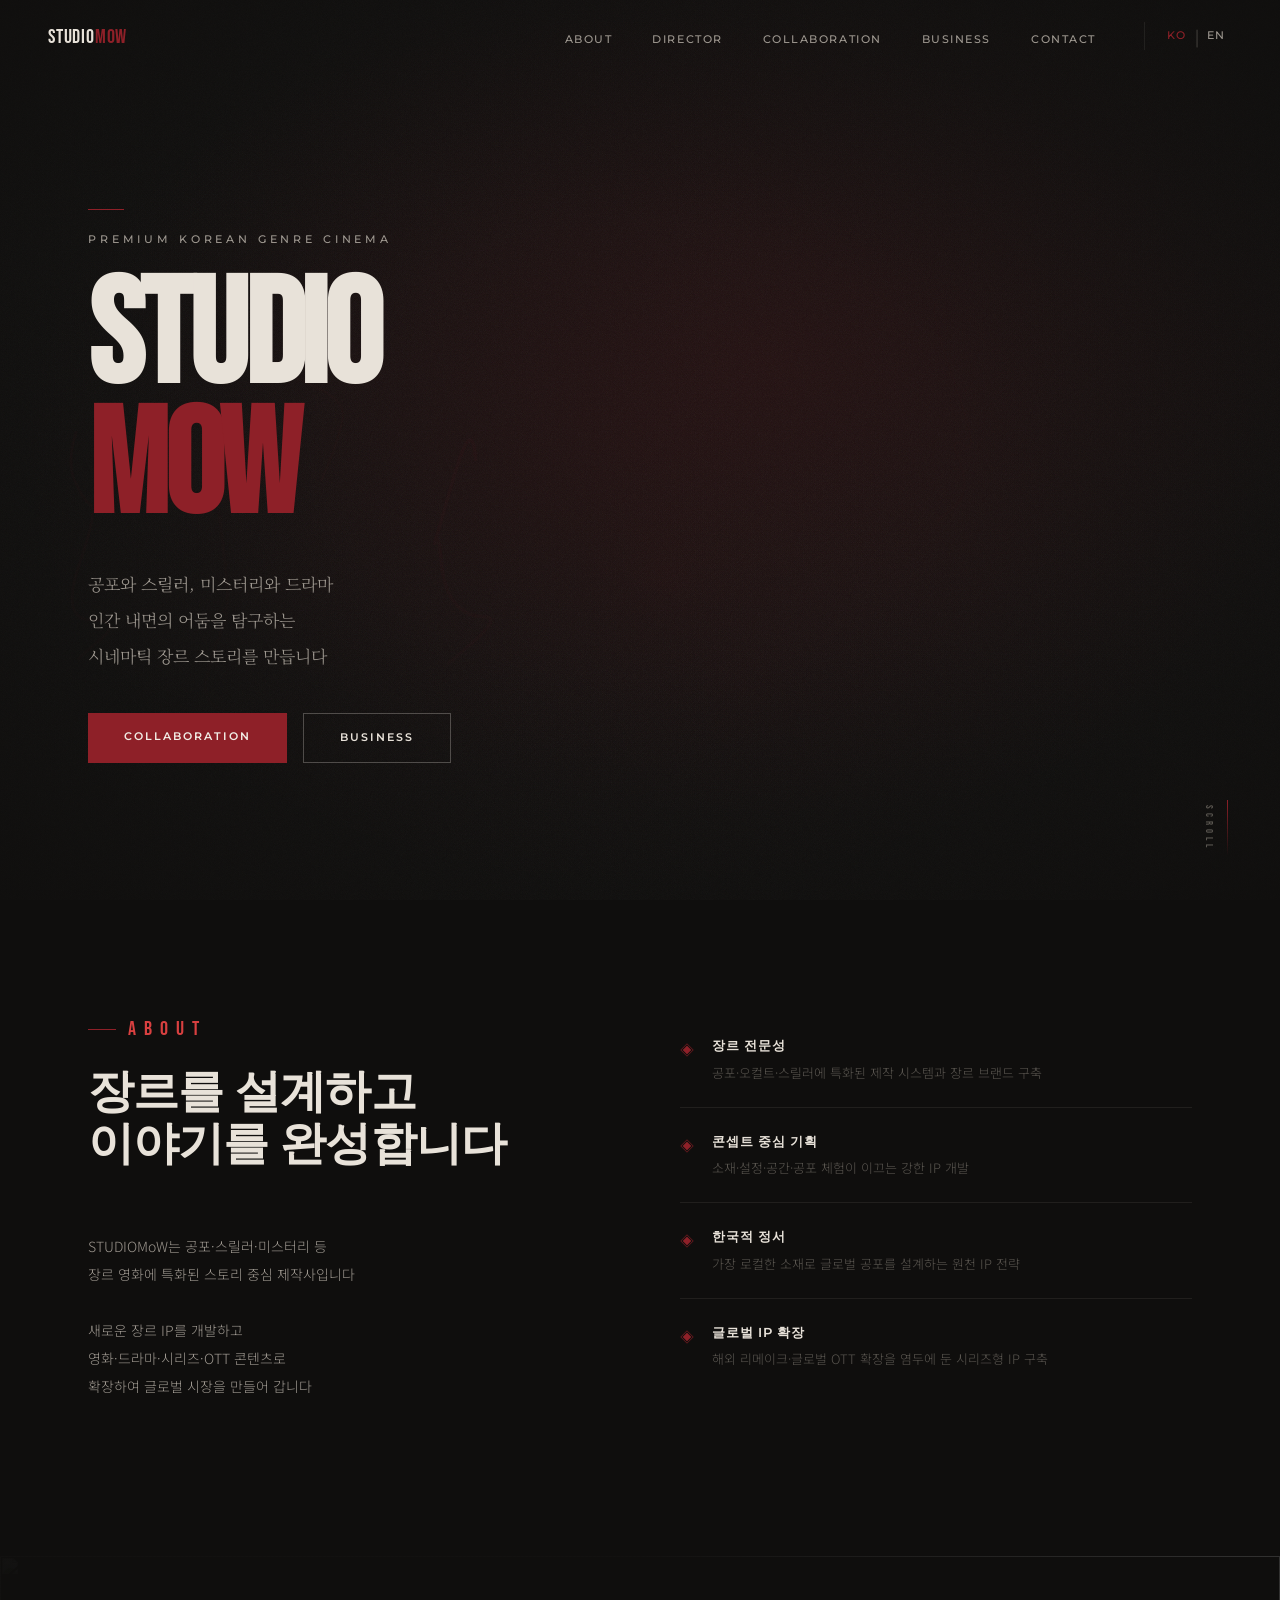
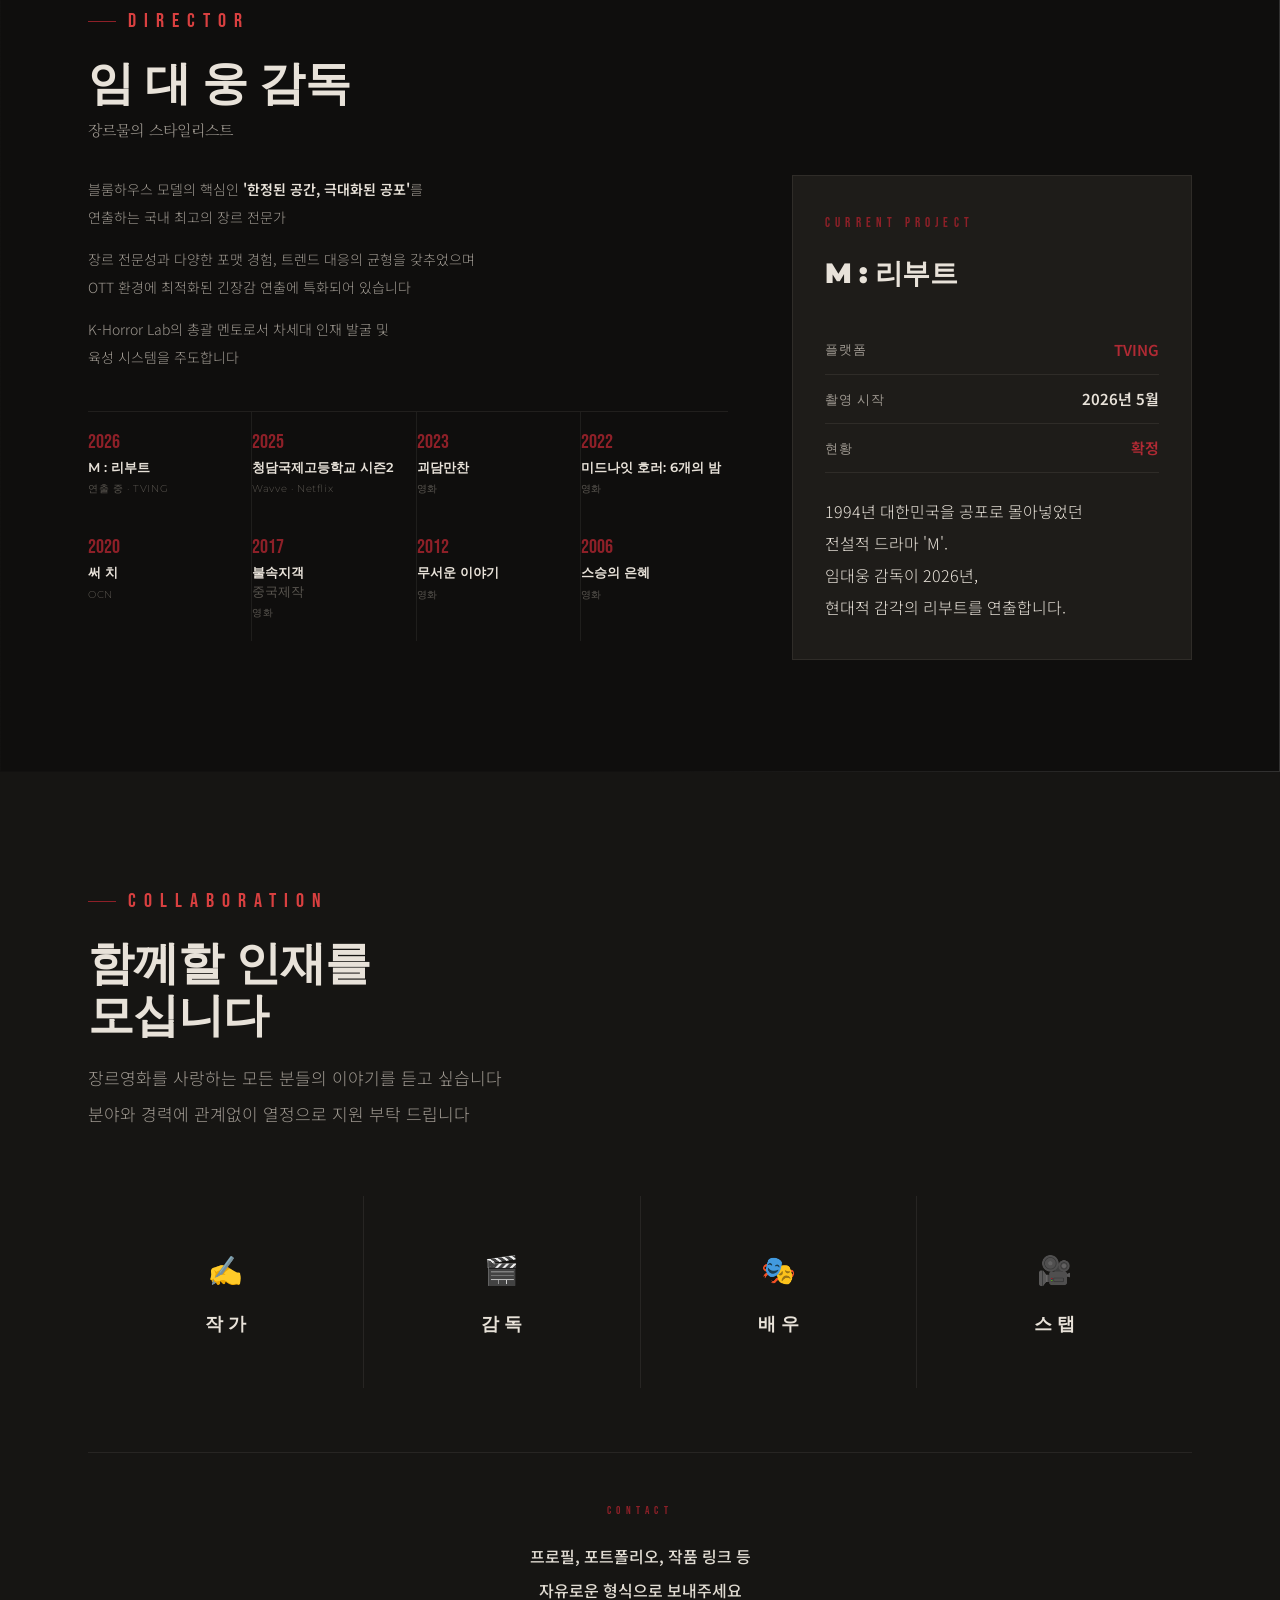
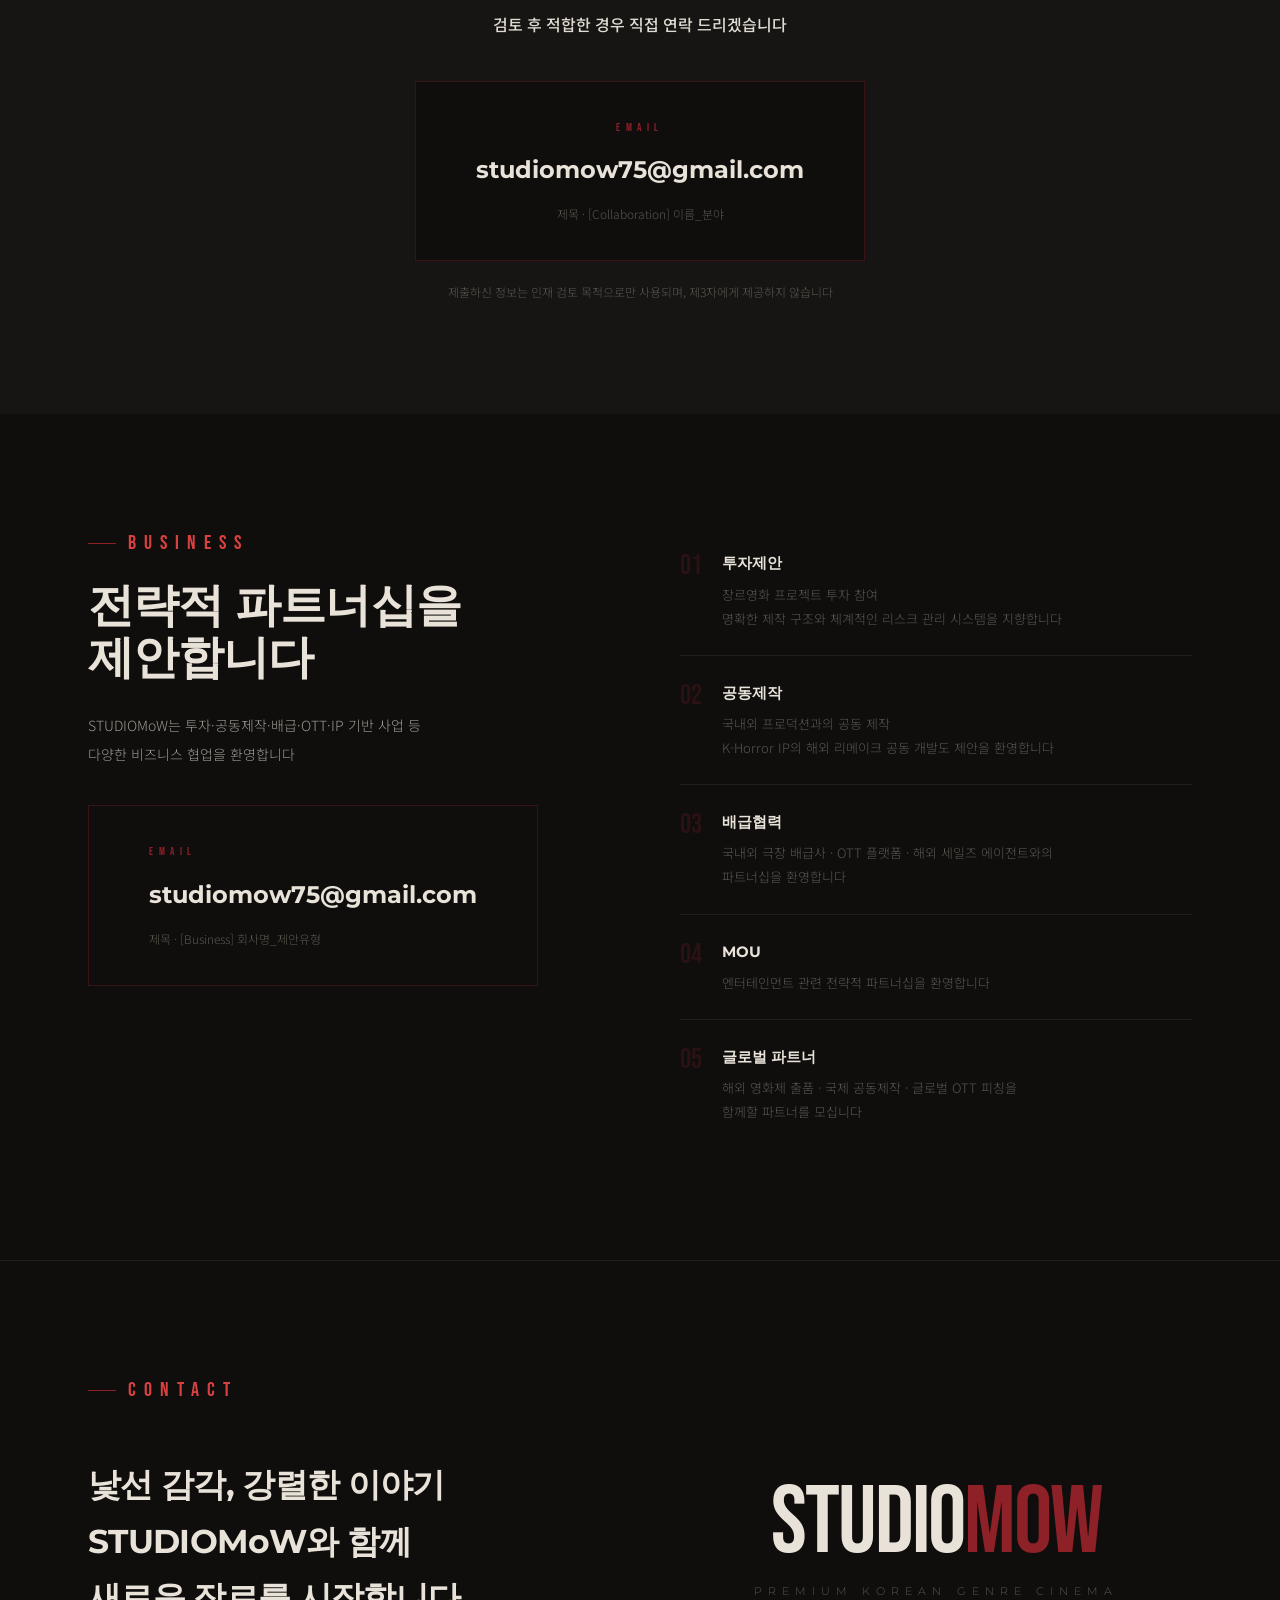
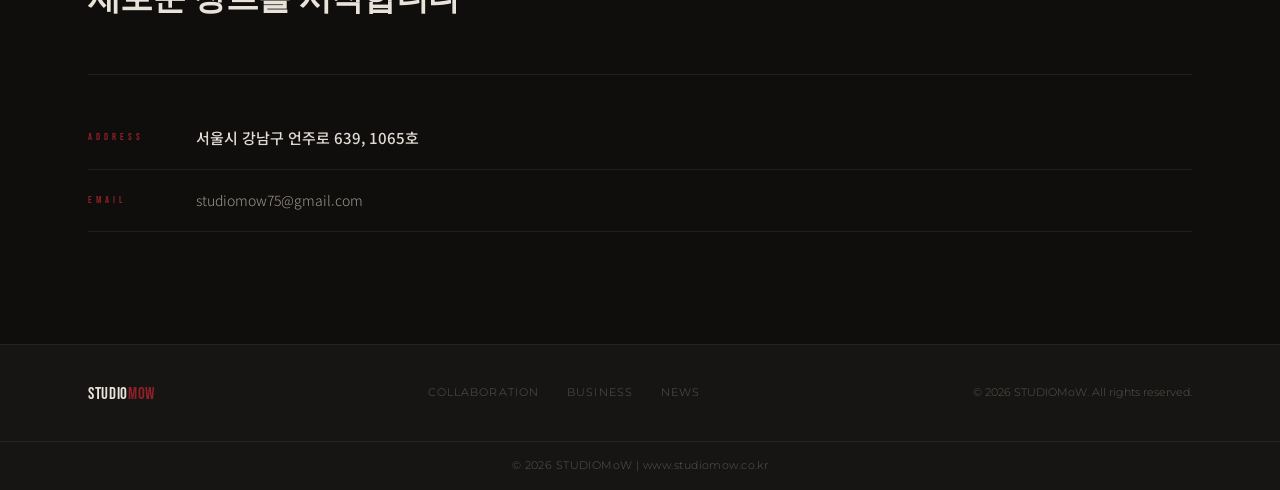
==== commit 43c253e8: "Add files via upload" ====
--- a/index.html
+++ b/index.html
@@ -294,7 +294,7 @@
 
     <div style="text-align:center;padding-top:48px;border-top:1px solid var(--border);">
       <div style="font-family:var(--font-display);font-size:11px;letter-spacing:0.5em;color:var(--red);margin-bottom:20px;">CONTACT</div>
-      <p style="font-size:14px;color:var(--text-sub);line-height:2.1;margin-bottom:40px;">
+      <p style="font-size:16px;color:#e0dbd2;line-height:2.1;margin-bottom:40px;font-weight:500;">
         프로필, 포트폴리오, 작품 링크 등<br>
         자유로운 형식으로 보내주세요<br>
         검토 후 적합한 경우 직접 연락 드리겠습니다
@@ -336,7 +336,7 @@
             <div class="biz-list-left">
               <div class="biz-list-num">01</div>
               <div>
-                <div class="biz-list-title">투자 제안</div>
+                <div class="biz-list-title">투자제안</div>
                 <div class="biz-list-desc">장르영화 프로젝트 투자 참여<br><span class="pc-only">명확한 제작 구조와 체계적인 리스크 관리 시스템을 지향합니다</span><span class="mob-only">명확한 제작 구조와 체계적인 리스크 관리<br>시스템을 지향합니다</span></div>
               </div>
             </div>
@@ -345,7 +345,7 @@
             <div class="biz-list-left">
               <div class="biz-list-num">02</div>
               <div>
-                <div class="biz-list-title">공동 제작</div>
+                <div class="biz-list-title">공동제작</div>
                 <div class="biz-list-desc">국내외 프로덕션과의 공동 제작<br><span class="pc-only">K-Horror IP의 해외 리메이크 공동 개발도 제안을 환영합니다</span><span class="mob-only">K-Horror IP의 해외 리메이크<br>공동 개발의 제안을 환영합니다</span></div>
               </div>
             </div>
@@ -354,7 +354,7 @@
             <div class="biz-list-left">
               <div class="biz-list-num">03</div>
               <div>
-                <div class="biz-list-title">배급 협력</div>
+                <div class="biz-list-title">배급협력</div>
                 <div class="biz-list-desc"><span class="pc-only">국내외 극장 배급사 · OTT 플랫폼 · 해외 세일즈 에이전트와의<br>파트너십을 환영합니다</span><span class="mob-only">극장 배급사·OTT 플랫폼·해외 세일즈<br>에이전트와의 파트너십을 환영합니다</span></div>
               </div>
             </div>
@@ -416,7 +416,7 @@
     <div style="border-top:1px solid var(--border);padding-top:32px;display:flex;flex-direction:column;gap:0;">
       <div style="display:flex;align-items:center;gap:28px;padding:18px 0;border-bottom:1px solid var(--border);">
         <span style="font-family:var(--font-display);font-size:10px;letter-spacing:0.4em;color:var(--red);min-width:80px;">ADDRESS</span>
-        <span style="font-size:14px;color:var(--text-sub);">서울시 강남구 언주로 639, 1065호</span>
+        <span style="font-size:15px;color:#e0dbd2;font-weight:500;">서울시 강남구 언주로 639, 1065호</span>
       </div>
       <div style="display:flex;align-items:center;gap:28px;padding:18px 0;border-bottom:1px solid var(--border);">
         <span style="font-family:var(--font-display);font-size:10px;letter-spacing:0.4em;color:var(--red);min-width:80px;">EMAIL</span>
--- a/css/main.css
+++ b/css/main.css
@@ -42,7 +42,7 @@
 
 /* SECTION HEADERS */
 .section-header{margin-bottom:64px}
-.section-tag{font-family:var(--font-display);font-size:18px;letter-spacing:0.4em;color:var(--red);margin-bottom:18px;display:flex;align-items:center;gap:12px}
+.section-tag{font-family:var(--font-display);font-size:20px;letter-spacing:0.4em;color:#d94040;margin-bottom:18px;display:flex;align-items:center;gap:12px}
 .section-tag::before{content:'';display:block;width:28px;height:1px;background:var(--red);flex-shrink:0}
 .section-title{font-family:var(--font-heading);font-size:clamp(28px,4vw,46px);font-weight:700;line-height:1.12;color:var(--text);letter-spacing:-0.02em}
 
@@ -750,9 +750,9 @@
 /* ── 모바일 Business 항목 텍스트 크기 조정 ── */
 @media(max-width:768px){
   .biz-list-desc{
-    font-size:13px!important;
+    font-size:14px!important;
     line-height:1.75!important;
-    color:var(--text-sub)!important;
+    color:#e0dbd2!important;
     word-break:keep-all!important;
     overflow-wrap:anywhere!important;
   }
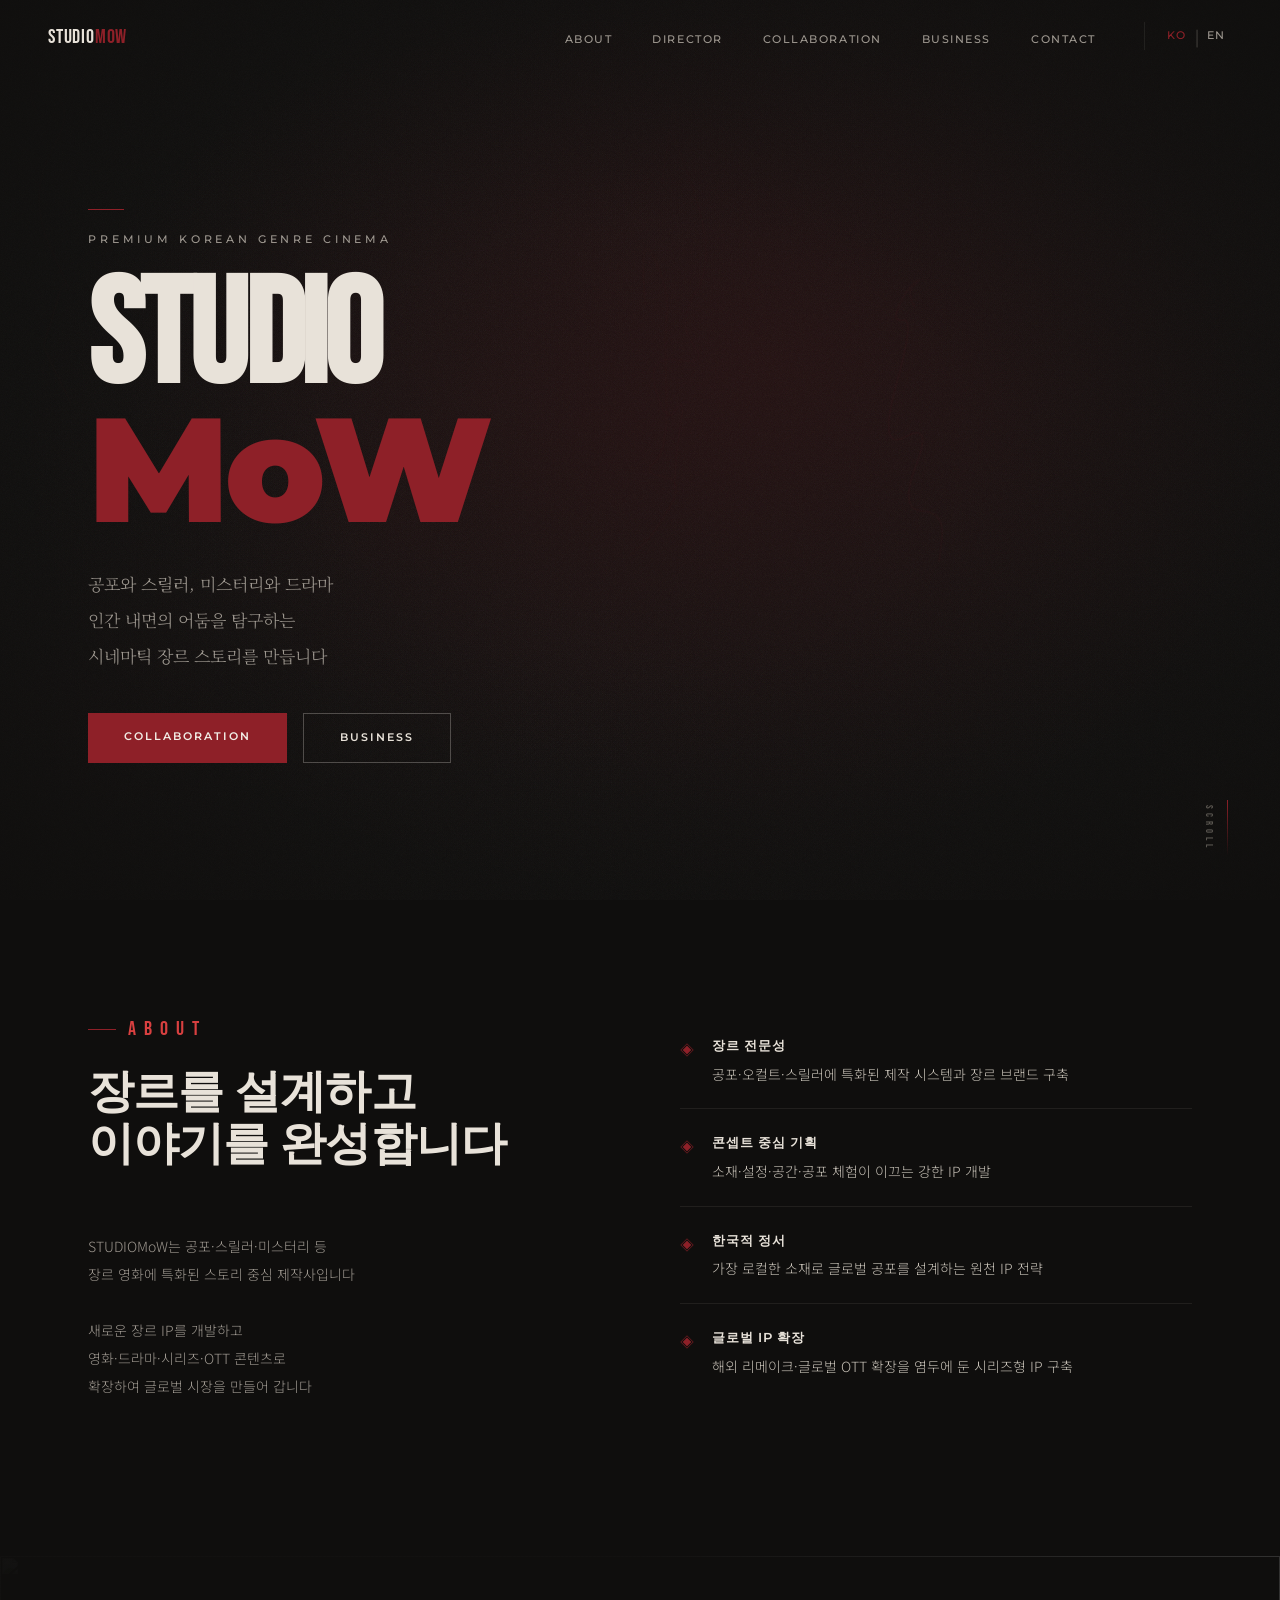
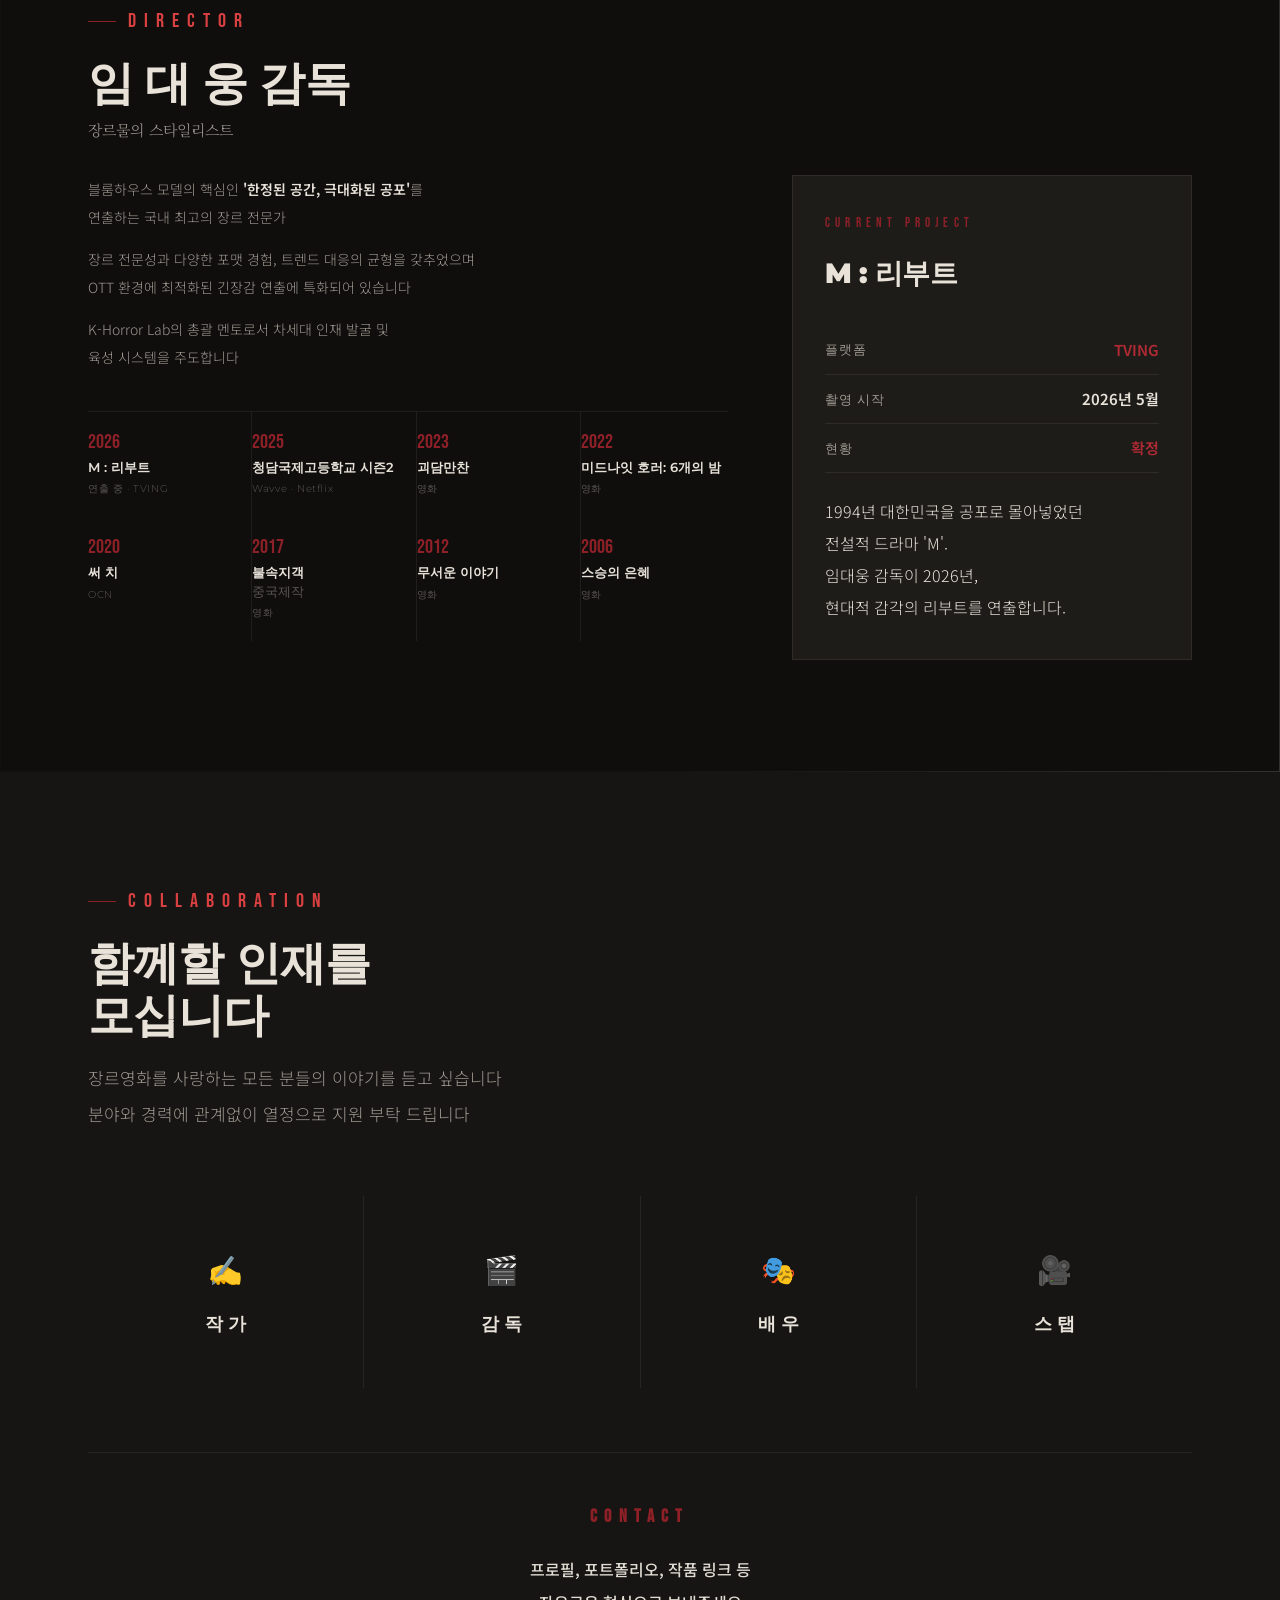
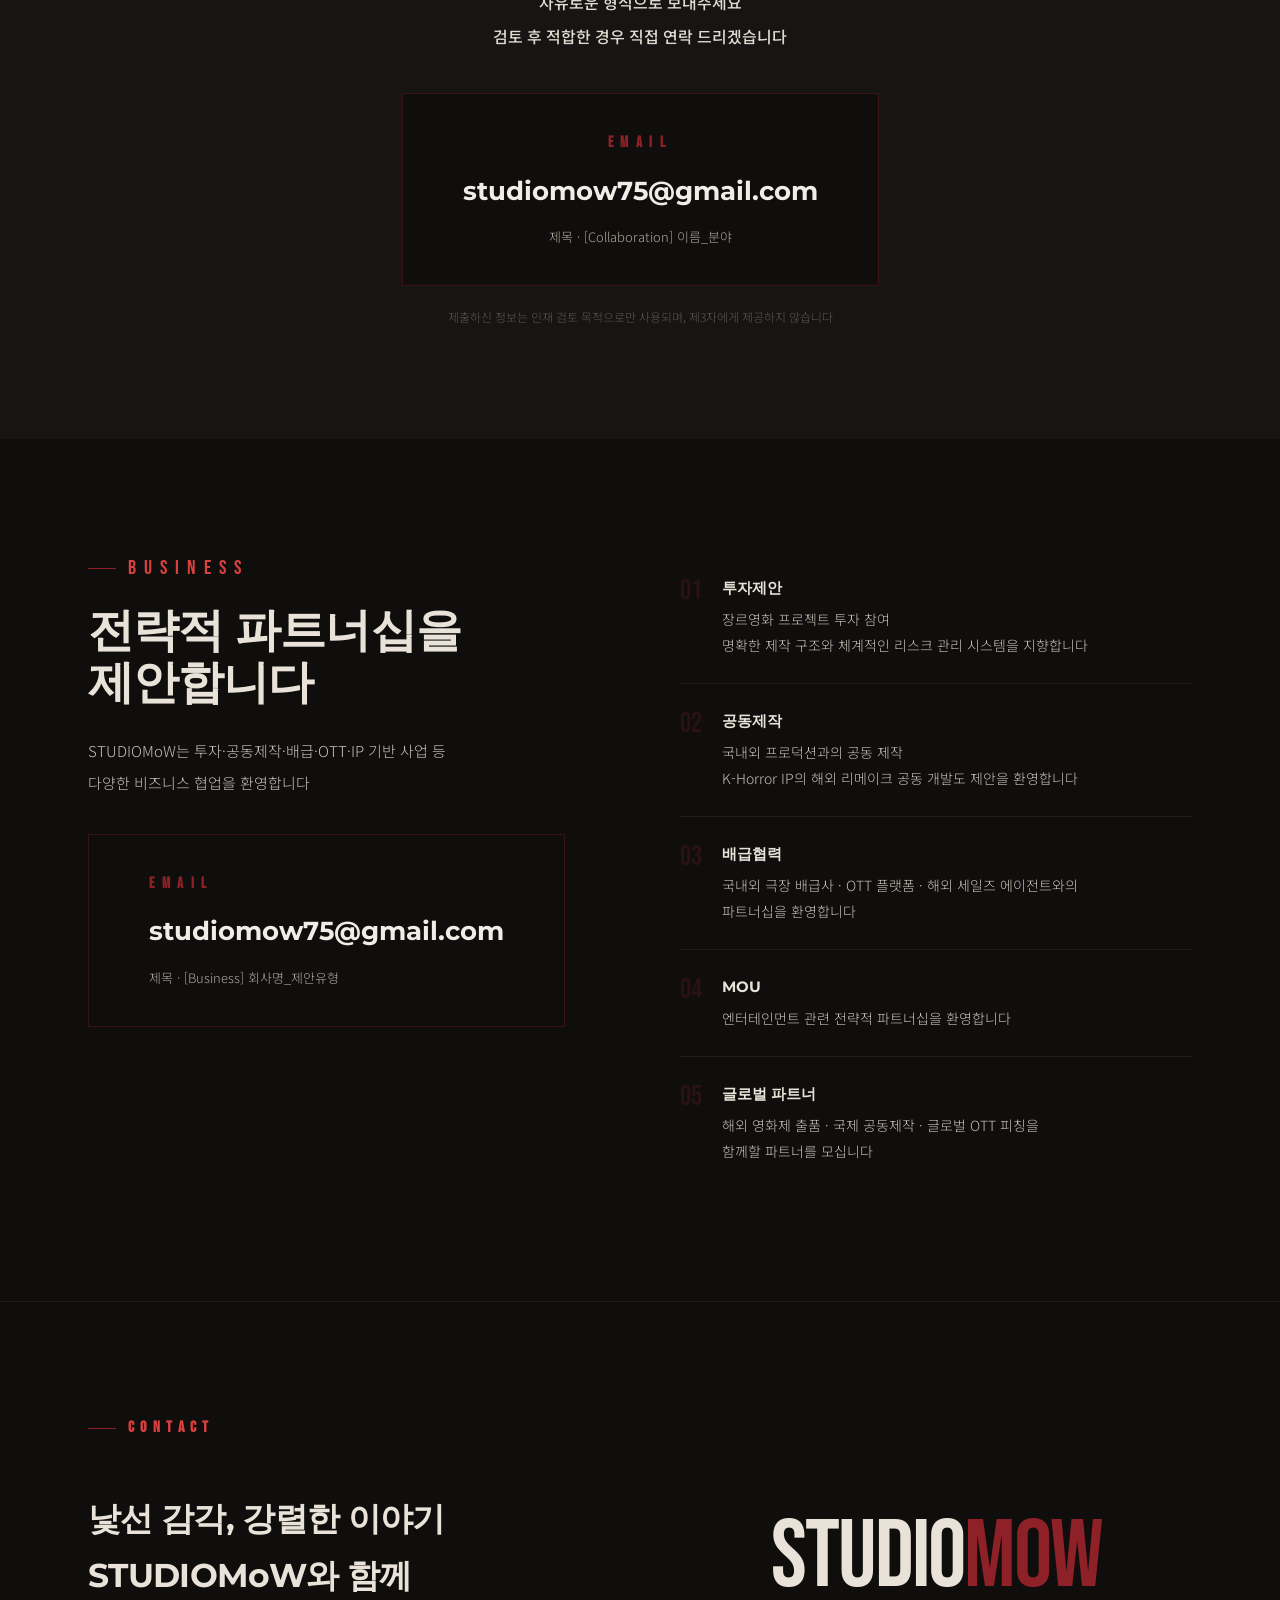
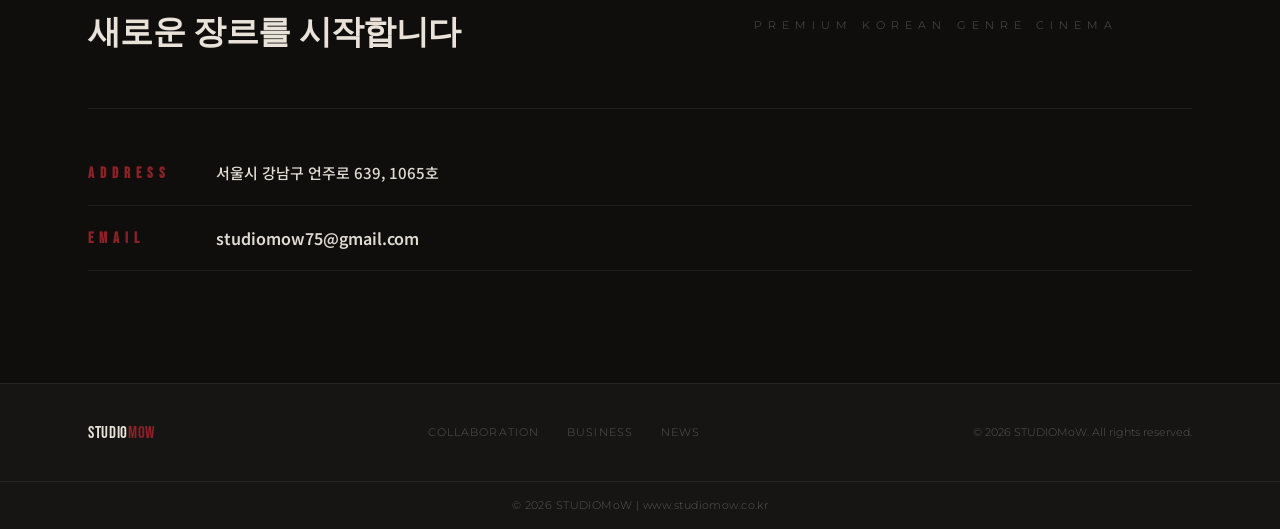
==== commit 97dc3bdf: "Update index.html" ====
--- a/index.html
+++ b/index.html
@@ -27,7 +27,7 @@
     .scroll-line{width:1px;height:56px;background:linear-gradient(to bottom,var(--red),transparent);animation:scrollPulse 2.4s ease-in-out infinite}
     @keyframes scrollPulse{0%,100%{opacity:0.4;transform:scaleY(1)}50%{opacity:1;transform:scaleY(0.6)}}
 
-    /* About — 텍스트 2단 레이아웃 (사진 없음) */
+    /* About */
     .about-text-grid{display:grid;grid-template-columns:1fr 1fr;gap:80px;align-items:start}
 
     /* Director timeline */
@@ -52,7 +52,7 @@
     .biz-list-num{font-family:var(--font-display);font-size:28px;color:rgba(142,32,40,0.22);transition:color 0.25s;line-height:1;flex-shrink:0;padding-top:2px}
     .biz-list-item:hover .biz-list-num{color:var(--red)}
     .biz-list-title{font-family:var(--font-heading);font-size:15px;font-weight:700;color:var(--text);margin-bottom:6px}
-    .biz-list-desc{font-size:13px;color:var(--text-mute);line-height:1.85}
+    .biz-list-desc{font-size:14px;color:#c8c2b8;line-height:1.85}
 
     /* News */
     .news-grid{display:grid;grid-template-columns:repeat(3,1fr);gap:1px;background:var(--border)}
@@ -66,9 +66,12 @@
     /* Email CTA block */
     .email-cta{display:inline-flex;flex-direction:column;align-items:center;gap:12px;padding:36px 60px;border:1px solid var(--border-red);text-decoration:none;transition:background 0.3s;background:var(--bg)}
     .email-cta:hover{background:rgba(142,32,40,0.08)}
-    .email-cta-label{font-family:var(--font-display);font-size:11px;letter-spacing:0.5em;color:var(--red)}
-    .email-cta-addr{font-family:var(--font-heading);font-size:clamp(16px,2.2vw,24px);font-weight:700;color:var(--text)}
-    .email-cta-hint{font-size:12px;color:var(--text-mute)}
+    .email-cta-label{font-family:var(--font-display);font-size:15px;font-weight:700;letter-spacing:0.5em;color:var(--red)}
+    .email-cta-addr{font-family:var(--font-heading);font-size:clamp(18px,2.4vw,26px);font-weight:700;color:#f0ece6}
+    .email-cta-hint{font-size:13px;color:#b0aa9e}
+
+    /* Contact label */
+    .contact-label{font-family:var(--font-display);font-size:15px;font-weight:700;letter-spacing:0.4em;color:var(--red);min-width:100px}
 
     @media(max-width:1024px){
       .about-text-grid{grid-template-columns:1fr;gap:48px}
@@ -152,19 +155,19 @@
       <div style="display:flex;flex-direction:column;gap:0;">
         <div class="pillar">
           <div class="pillar-icon">◈</div>
-          <div><div class="pillar-title">장르 전문성</div><div class="pillar-desc"><span class="pc-only">공포·오컬트·스릴러에 특화된 제작 시스템과 장르 브랜드 구축</span><span class="mob-only">공포·오컬트·스릴러에 특화된<br>제작 시스템과 장르 브랜드 구축</span></div></div>
+          <div><div class="pillar-title">장르 전문성</div><div class="pillar-desc" style="color:#c8c2b8;font-size:14px;"><span class="pc-only">공포·오컬트·스릴러에 특화된 제작 시스템과 장르 브랜드 구축</span><span class="mob-only">공포·오컬트·스릴러에 특화된<br>제작 시스템과 장르 브랜드 구축</span></div></div>
         </div>
         <div class="pillar">
           <div class="pillar-icon">◈</div>
-          <div><div class="pillar-title">콘셉트 중심 기획</div><div class="pillar-desc"><span class="pc-only">소재·설정·공간·공포 체험이 이끄는 강한 IP 개발</span><span class="mob-only">소재·설정·공간·공포 체험이 이끄는<br>강한 IP 개발</span></div></div>
+          <div><div class="pillar-title">콘셉트 중심 기획</div><div class="pillar-desc" style="color:#c8c2b8;font-size:14px;"><span class="pc-only">소재·설정·공간·공포 체험이 이끄는 강한 IP 개발</span><span class="mob-only">소재·설정·공간·공포 체험이 이끄는<br>강한 IP 개발</span></div></div>
         </div>
         <div class="pillar">
           <div class="pillar-icon">◈</div>
-          <div><div class="pillar-title">한국적 정서</div><div class="pillar-desc"><span class="pc-only">가장 로컬한 소재로 글로벌 공포를 설계하는 원천 IP 전략</span><span class="mob-only">가장 로컬한 소재로 글로벌 공포를<br>설계하는 원천 IP 전략</span></div></div>
+          <div><div class="pillar-title">한국적 정서</div><div class="pillar-desc" style="color:#c8c2b8;font-size:14px;"><span class="pc-only">가장 로컬한 소재로 글로벌 공포를 설계하는 원천 IP 전략</span><span class="mob-only">가장 로컬한 소재로 글로벌 공포를<br>설계하는 원천 IP 전략</span></div></div>
         </div>
         <div class="pillar">
           <div class="pillar-icon">◈</div>
-          <div><div class="pillar-title">글로벌 IP 확장</div><div class="pillar-desc"><span class="pc-only">해외 리메이크·글로벌 OTT 확장을 염두에 둔 시리즈형 IP 구축</span><span class="mob-only">해외 리메이크·글로벌 OTT 확장을<br>염두에 둔 시리즈형 IP 구축</span></div></div>
+          <div><div class="pillar-title">글로벌 IP 확장</div><div class="pillar-desc" style="color:#c8c2b8;font-size:14px;"><span class="pc-only">해외 리메이크·글로벌 OTT 확장을 염두에 둔 시리즈형 IP 구축</span><span class="mob-only">해외 리메이크·글로벌 OTT 확장을<br>염두에 둔 시리즈형 IP 구축</span></div></div>
         </div>
       </div>
     </div>
@@ -178,12 +181,10 @@
     <div class="director-overlay"></div>
   </div>
   <div class="container">
-    <!-- 모바일 헤더 (클릭으로 펼치기) -->
     <div class="mob-section-header" onclick="toggleSection('director')" style="position:relative;z-index:2;display:none;">
       <div><div class="mob-section-tag">DIRECTOR</div><h2>임 대 웅 감독</h2></div>
       <div class="mob-toggle-icon">+</div>
     </div>
-    <!-- 데스크탑 헤더 -->
     <div class="section-header section-header-light mob-desktop-header" style="position:relative;z-index:2;margin-bottom:32px;">
       <div class="section-tag">DIRECTOR</div>
       <h2 class="section-title">임 대 웅 감독</h2>
@@ -274,26 +275,26 @@
     </div>
 
     <div class="collab-grid-4" style="margin-bottom:64px;">
-      <div class="collab-card-4" style="align-items:center;text-align:center;">
+      <div class="collab-card-4">
         <div class="collab-icon-4">✍️</div>
         <div class="collab-title-4">작 가</div>
       </div>
-      <div class="collab-card-4" style="align-items:center;text-align:center;">
+      <div class="collab-card-4">
         <div class="collab-icon-4">🎬</div>
         <div class="collab-title-4">감 독</div>
       </div>
-      <div class="collab-card-4" style="align-items:center;text-align:center;">
+      <div class="collab-card-4">
         <div class="collab-icon-4">🎭</div>
         <div class="collab-title-4">배 우</div>
       </div>
-      <div class="collab-card-4" style="align-items:center;text-align:center;">
+      <div class="collab-card-4">
         <div class="collab-icon-4">🎥</div>
         <div class="collab-title-4">스 탭</div>
       </div>
     </div>
 
     <div style="text-align:center;padding-top:48px;border-top:1px solid var(--border);">
-      <div style="font-family:var(--font-display);font-size:11px;letter-spacing:0.5em;color:var(--red);margin-bottom:20px;">CONTACT</div>
+      <div style="font-family:var(--font-display);font-size:18px;font-weight:700;letter-spacing:0.4em;color:var(--red);margin-bottom:20px;">CONTACT</div>
       <p style="font-size:16px;color:#e0dbd2;line-height:2.1;margin-bottom:40px;font-weight:500;">
         프로필, 포트폴리오, 작품 링크 등<br>
         자유로운 형식으로 보내주세요<br>
@@ -320,7 +321,7 @@
           <div class="section-tag">BUSINESS</div>
           <h2 class="section-title">전략적 파트너십을<br>제안합니다</h2>
         </div>
-        <p style="font-size:14px;color:var(--text-sub);line-height:2.1;margin-bottom:36px;">
+        <p style="font-size:15px;color:#c8c2b8;line-height:2.1;margin-bottom:36px;">
           <span class="pc-only">STUDIOMoW는 투자·공동제작·배급·OTT·IP 기반 사업 등<br>다양한 비즈니스 협업을 환영합니다</span><span class="mob-only">STUDIOMoW는<br>투자·공동제작·배급·OTT·IP 기반 사업 등<br>다양한 비즈니스 협업을 환영합니다</span>
         </p>
         <a href="mailto:studiomow75@gmail.com?subject=[Business] 회사명_제안유형" class="email-cta" style="align-items:flex-start;">
@@ -383,47 +384,33 @@
   </div>
 </section>
 
-
-
 <!-- CONTACT -->
 <section id="contact" style="padding:var(--section-pad) 0;background:var(--bg);border-top:1px solid var(--border);">
   <div class="container">
-
-    <!-- 상단: 섹션 태그 -->
-    <div class="section-tag" style="margin-bottom:48px;">CONTACT</div>
-
-    <!-- 핵심 레이아웃: h2 왼쪽 / 로고 오른쪽 — 같은 행, 가운데 정렬 -->
+    <div class="section-tag" style="margin-bottom:48px;font-size:16px;font-weight:700;letter-spacing:0.4em;">CONTACT</div>
     <div style="display:flex;align-items:center;gap:80px;margin-bottom:48px;">
-
-      <!-- 왼쪽: h2 3줄만 -->
       <h2 style="flex:1;font-family:var(--font-heading);font-size:clamp(22px,2.6vw,34px);font-weight:700;line-height:1.7;letter-spacing:-0.02em;color:var(--text);margin:0;">
         낯선 감각, 강렬한 이야기<br>
         STUDIOMoW와 함께<br>
         새로운 장르를 시작합니다
       </h2>
-
-      <!-- 오른쪽: 로고 — h2와 align:center로 완벽히 가운데 -->
       <div style="flex:1;display:flex;flex-direction:column;align-items:center;text-align:center;">
         <div style="font-family:'Bebas Neue',sans-serif;font-size:clamp(52px,8vw,96px);line-height:0.9;letter-spacing:-0.02em;margin-bottom:14px;">
           <span style="color:var(--text);">STUDIO</span><span style="color:var(--red);">MoW</span>
         </div>
         <div style="font-family:'Montserrat',sans-serif;font-size:11px;letter-spacing:0.55em;color:var(--text-mute);">PREMIUM KOREAN GENRE CINEMA</div>
       </div>
-
-    </div>
-
-    <!-- 하단: 주소 + 이메일 -->
+    </div>
     <div style="border-top:1px solid var(--border);padding-top:32px;display:flex;flex-direction:column;gap:0;">
       <div style="display:flex;align-items:center;gap:28px;padding:18px 0;border-bottom:1px solid var(--border);">
-        <span style="font-family:var(--font-display);font-size:10px;letter-spacing:0.4em;color:var(--red);min-width:80px;">ADDRESS</span>
+        <span class="contact-label">ADDRESS</span>
         <span style="font-size:15px;color:#e0dbd2;font-weight:500;">서울시 강남구 언주로 639, 1065호</span>
       </div>
       <div style="display:flex;align-items:center;gap:28px;padding:18px 0;border-bottom:1px solid var(--border);">
-        <span style="font-family:var(--font-display);font-size:10px;letter-spacing:0.4em;color:var(--red);min-width:80px;">EMAIL</span>
-        <a href="mailto:studiomow75@gmail.com" style="font-size:14px;color:var(--text-sub);transition:color 0.2s;" onmouseover="this.style.color='var(--red-light)'" onmouseout="this.style.color='var(--text-sub)'">studiomow75@gmail.com</a>
-      </div>
-    </div>
-
+        <span class="contact-label">EMAIL</span>
+        <a href="mailto:studiomow75@gmail.com" style="font-size:16px;color:#e0dbd2;font-weight:600;transition:color 0.2s;" onmouseover="this.style.color='var(--red-light)'" onmouseout="this.style.color='#e0dbd2'">studiomow75@gmail.com</a>
+      </div>
+    </div>
   </div>
 </section>
 
@@ -444,7 +431,6 @@
 
 <script src="js/main.js"></script>
 <script>
-/* News from admin */
 (function(){
   var items=JSON.parse(localStorage.getItem('news_items')||'[]');
   if(!items.length)return;
@@ -462,7 +448,6 @@
   });
 })();
 
-/* Canvas animation */
 (function(){
   var canvas=document.getElementById('heroCanvas'),ctx=canvas.getContext('2d');
   var W,H,particles=[],wisps=[],frame=0;
@@ -482,7 +467,6 @@
   var zs=1.06,zd=1;
   function draw(){
     frame++;ctx.clearRect(0,0,W,H);
-    // 순수 검정 배경
     ctx.fillStyle='#0f0e0d';ctx.fillRect(0,0,W,H);
     particles.forEach(function(p){p.update();p.draw();});
     wisps.forEach(function(w){w.update();w.draw();});
@@ -493,7 +477,6 @@
   draw();
 })();
 
-/* ── Mobile collapsible sections ── */
 function toggleSection(id) {
   var section = document.getElementById(id);
   if (!section) return;
@@ -510,30 +493,20 @@
 
 function initMobile() {
   if (window.innerWidth > 768) return;
-  
-  // 모바일: mob-section-header 표시, desktop-header 숨기기
   document.querySelectorAll('.mob-section-header').forEach(function(el) {
     el.style.display = 'flex';
   });
   document.querySelectorAll('.mob-desktop-header').forEach(function(el) {
     el.style.display = 'none';
   });
-  
-  // Director grid의 display:grid 해제 (mob-collapsible-body는 기본 숨김)
   document.querySelectorAll('.mob-collapsible-body').forEach(function(el) {
-    // director-grid는 특별처리
-    if (el.classList.contains('director-grid')) {
-      el.style.display = 'none';
-    } else {
-      el.style.display = 'none';
-    }
+    el.style.display = 'none';
   });
 }
 
 window.addEventListener('load', initMobile);
 window.addEventListener('resize', function() {
   if (window.innerWidth > 768) {
-    // 데스크탑: 모두 표시
     document.querySelectorAll('.mob-collapsible-body').forEach(function(el) {
       el.style.display = '';
     });
--- a/css/main.css
+++ b/css/main.css
@@ -77,7 +77,7 @@
 .hero-badge{font-family:var(--font-display);font-size:11px;letter-spacing:0.55em;color:var(--red);margin-bottom:28px}
 .hero-title{font-size:clamp(72px,13vw,148px);line-height:0.88;margin-bottom:32px;letter-spacing:-0.03em}
 .logo-studio-h{font-family:var(--font-display);color:var(--text);display:block}
-.logo-mow-h{font-family:var(--font-display);color:var(--red);display:block}
+.logo-mow-h{font-family:'Montserrat',sans-serif;font-weight:900;color:var(--red);display:block;font-size:clamp(72px,13vw,148px);line-height:0.88;letter-spacing:-0.03em;text-transform:none}
 .hero-sub{font-family:var(--font-serif-ko);font-size:clamp(14px,1.8vw,17px);font-weight:300;color:var(--text-sub);margin-bottom:44px;line-height:2;max-width:500px}
 .hero-cta{display:flex;gap:16px;flex-wrap:wrap}
 .hero-scroll{position:absolute;bottom:44px;right:52px;display:flex;align-items:center;gap:10px;z-index:2;animation:heroFadeUp 1.4s var(--ease-out) 0.9s both}
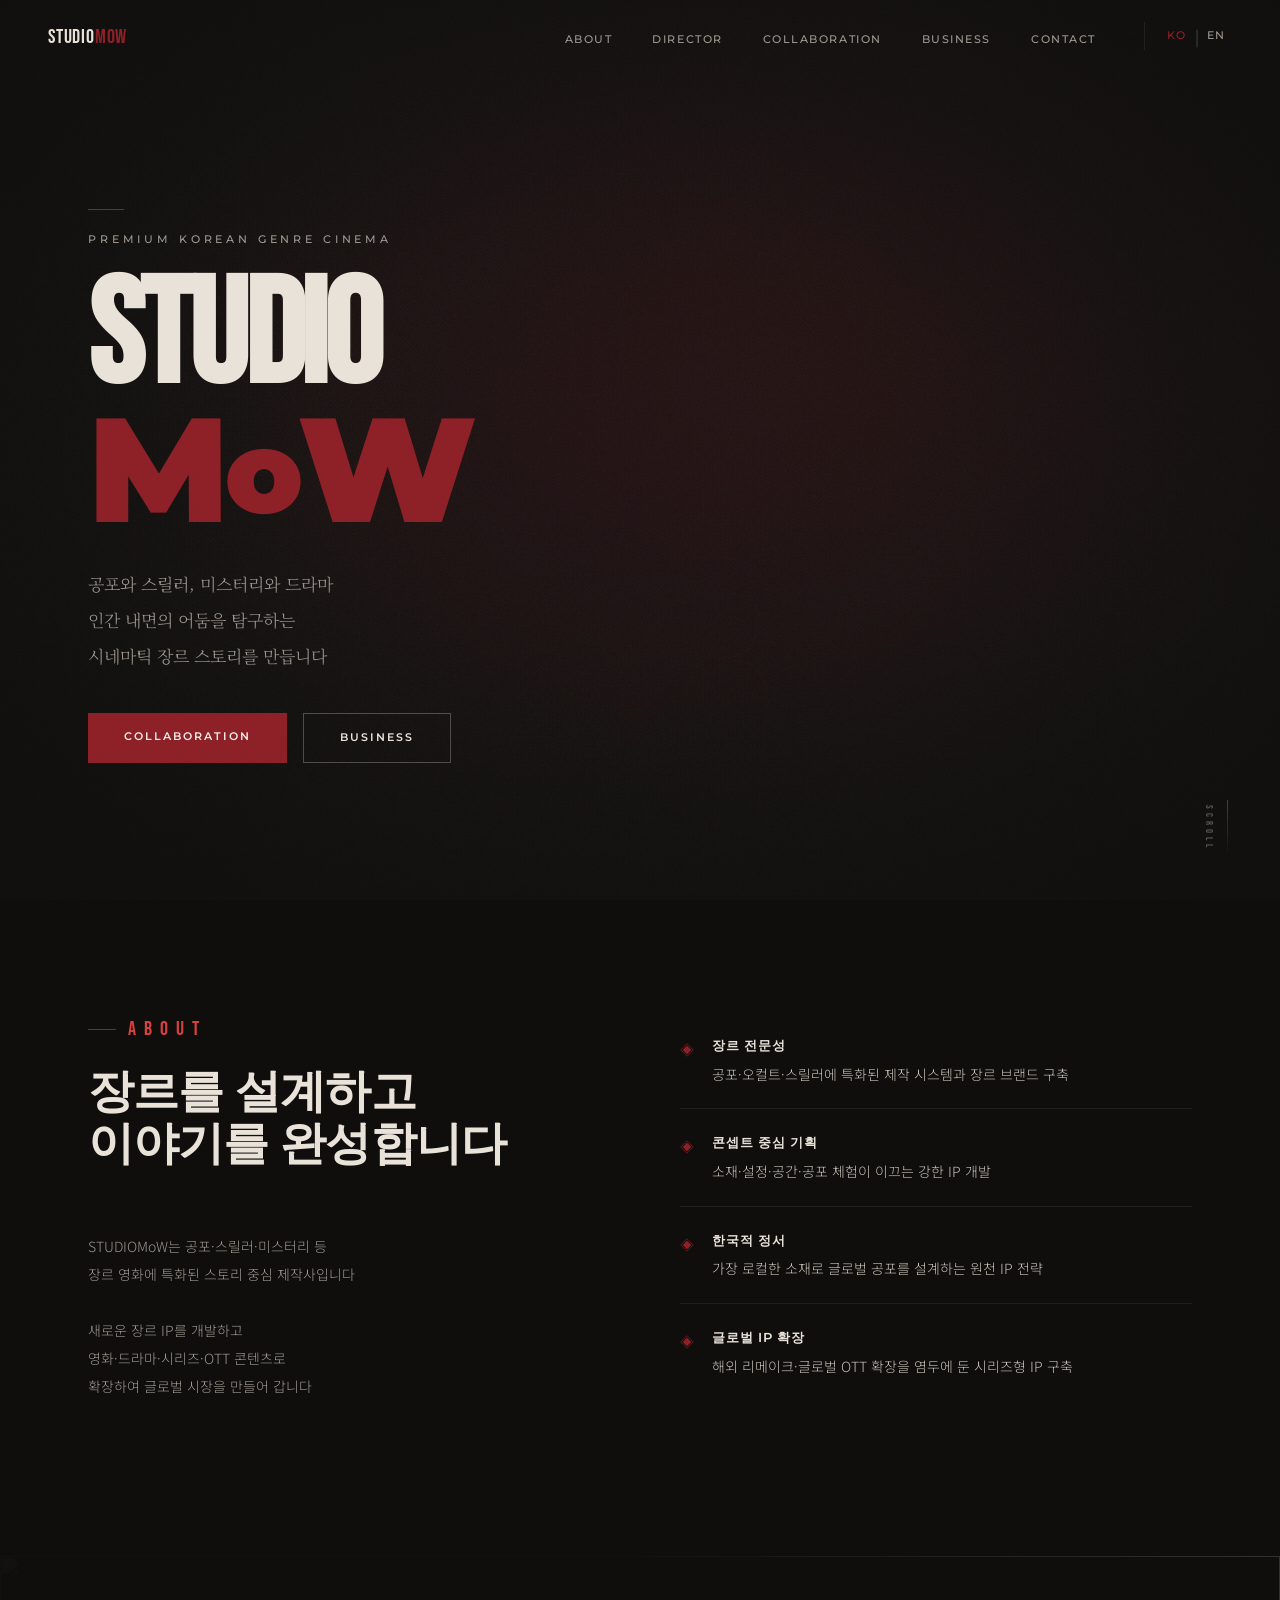
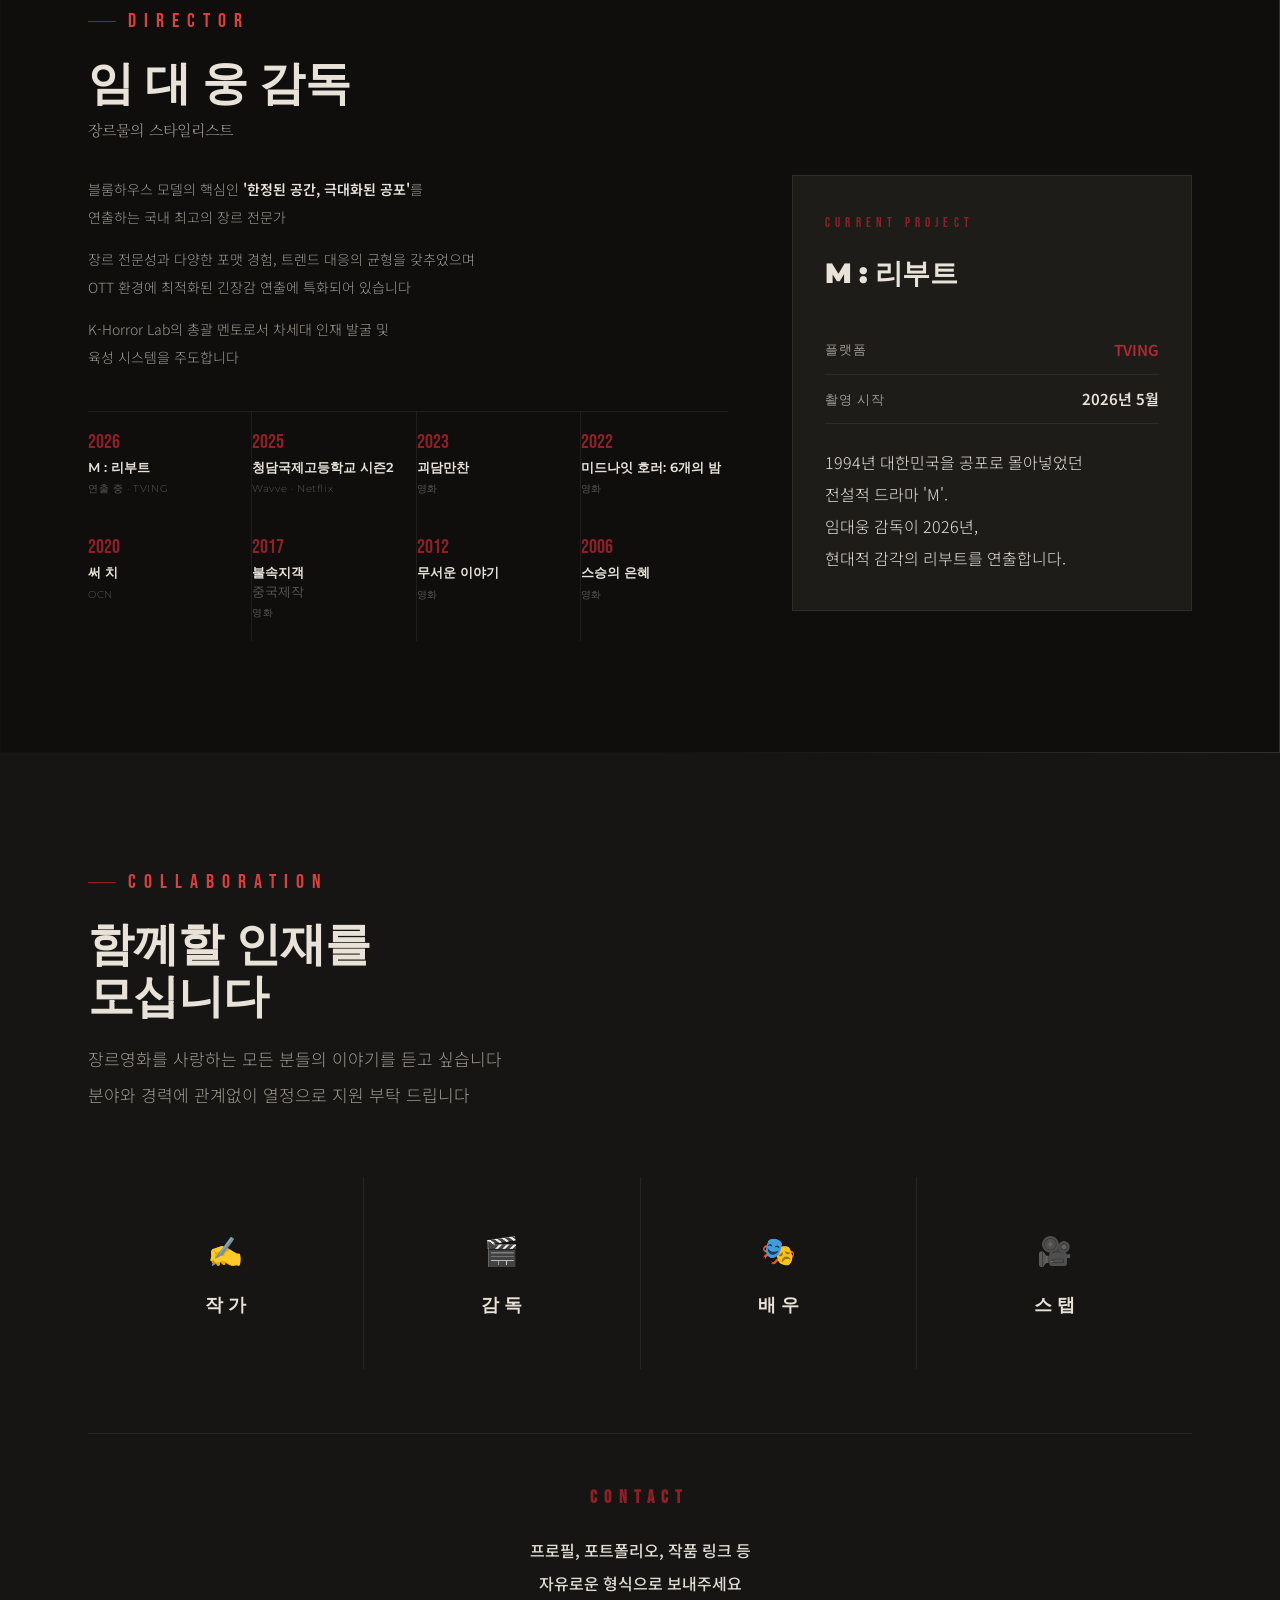
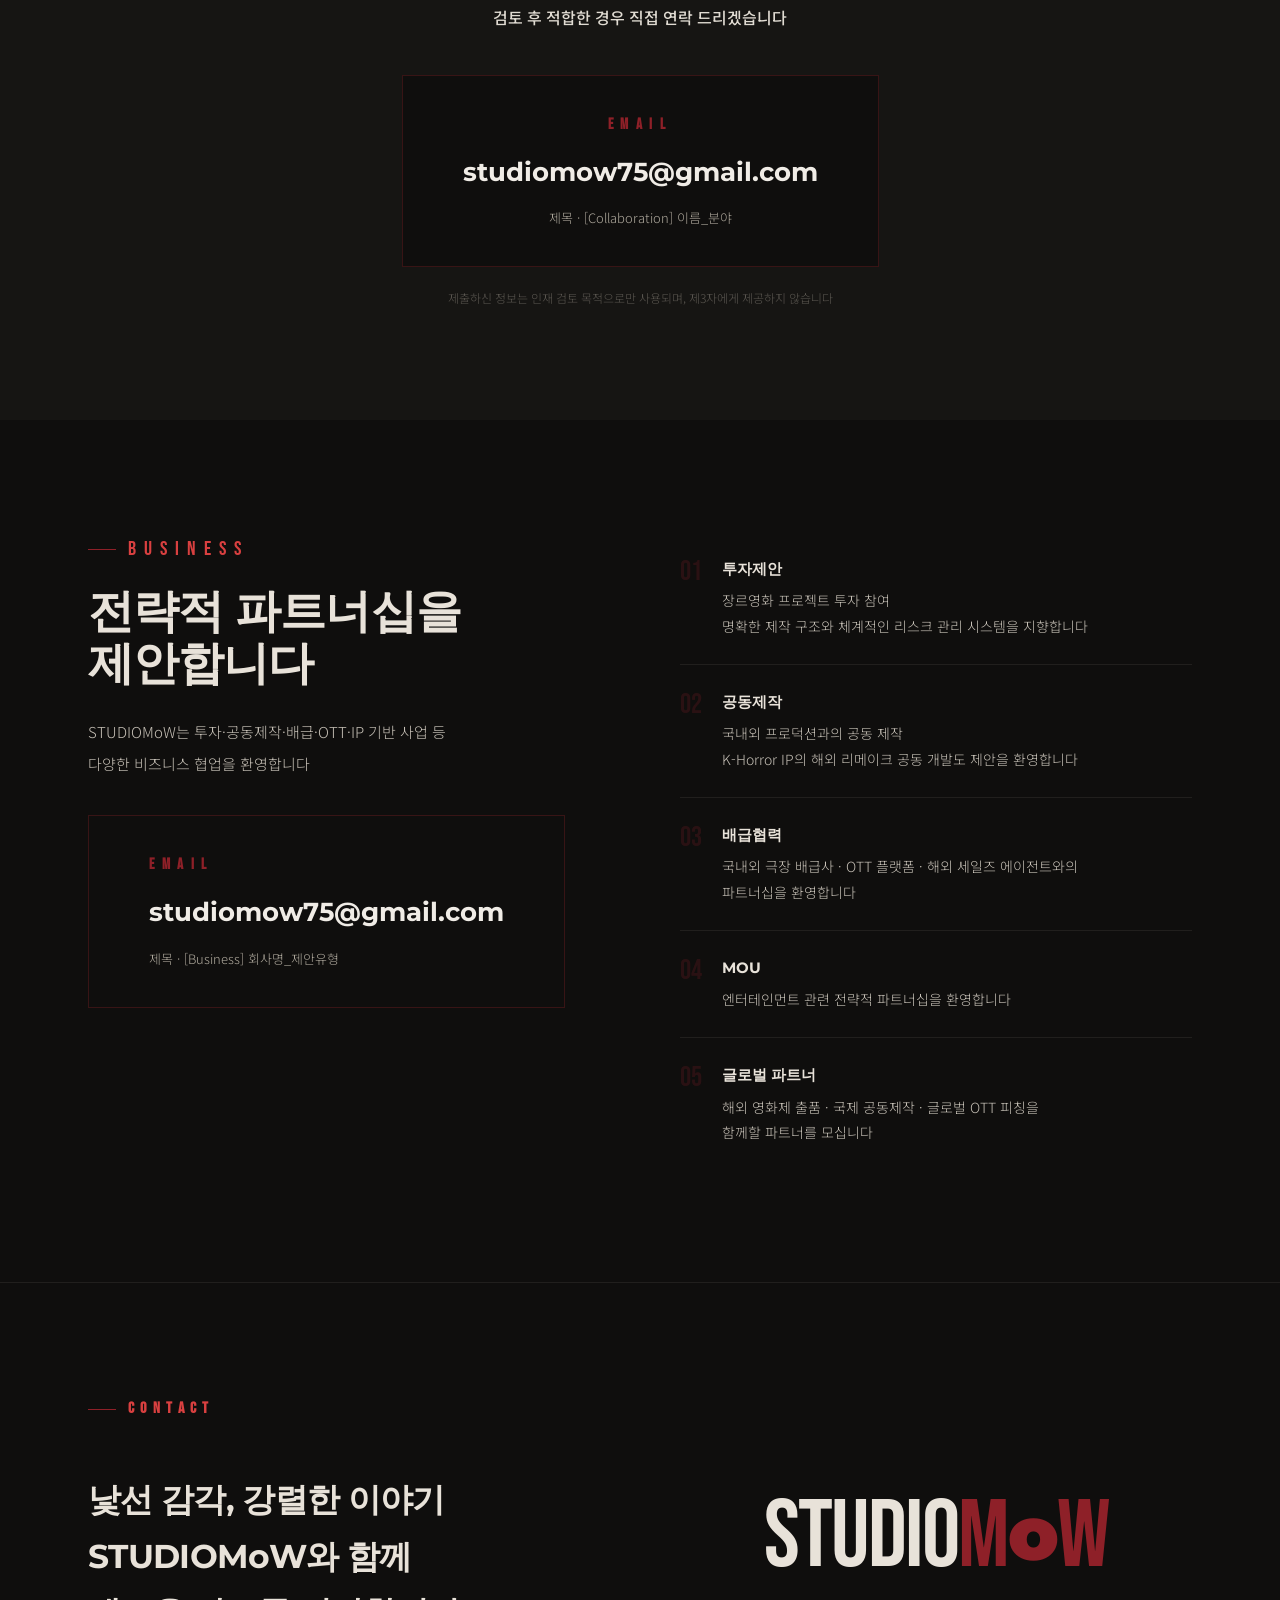
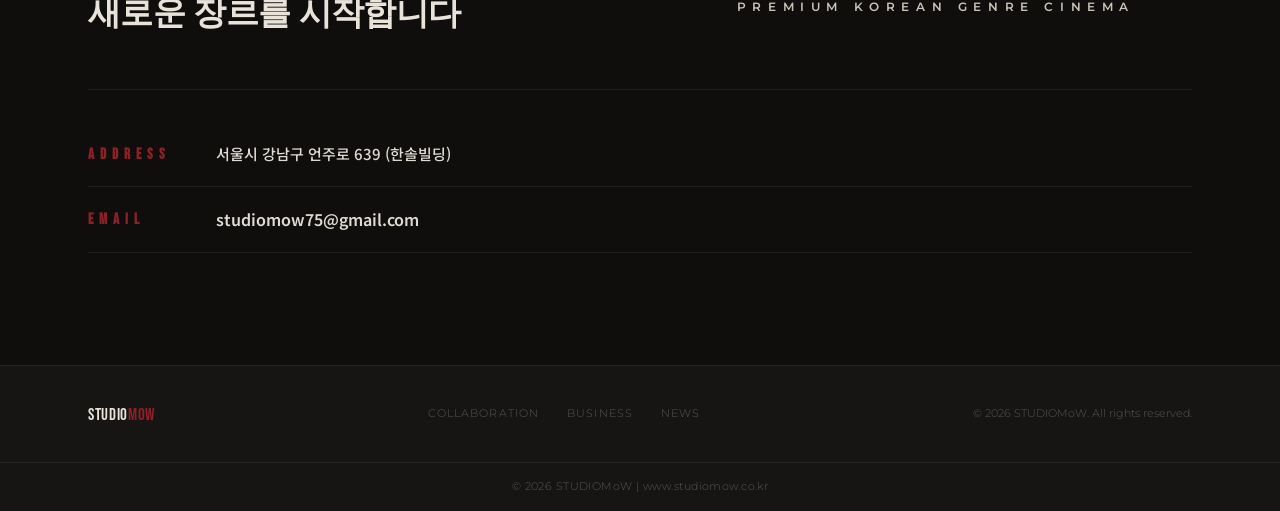
==== commit b8ff52e7: "Update index.html" ====
--- a/index.html
+++ b/index.html
@@ -123,7 +123,7 @@
     <div class="hero-en">PREMIUM KOREAN GENRE CINEMA</div>
     <h1 class="hero-title">
       <span class="logo-studio-h">STUDIO</span>
-      <span class="logo-mow-h">MoW</span>
+      <span class="logo-mow-h">M<span style="font-family:'Montserrat',sans-serif;font-weight:900;font-size:0.78em;vertical-align:0.08em;">o</span>W</span>
     </h1>
     <p class="hero-ko">
       공포와 스릴러, 미스터리와 드라마<br>
@@ -247,7 +247,7 @@
         <div class="momentum-title">M : 리부트</div>
         <div class="momentum-row"><span class="momentum-key">플랫폼</span><span class="momentum-val accent">TVING</span></div>
         <div class="momentum-row"><span class="momentum-key">촬영 시작</span><span class="momentum-val">2026년 5월</span></div>
-        <div class="momentum-row"><span class="momentum-key">현황</span><span class="momentum-val accent">확정</span></div>
+
         <p class="momentum-desc">
           1994년 대한민국을 공포로 몰아넣었던<br>
           전설적 드라마 'M'.<br>
@@ -396,15 +396,15 @@
       </h2>
       <div style="flex:1;display:flex;flex-direction:column;align-items:center;text-align:center;">
         <div style="font-family:'Bebas Neue',sans-serif;font-size:clamp(52px,8vw,96px);line-height:0.9;letter-spacing:-0.02em;margin-bottom:14px;">
-          <span style="color:var(--text);">STUDIO</span><span style="color:var(--red);">MoW</span>
-        </div>
-        <div style="font-family:'Montserrat',sans-serif;font-size:11px;letter-spacing:0.55em;color:var(--text-mute);">PREMIUM KOREAN GENRE CINEMA</div>
+          <span style="color:var(--text);">STUDIO</span><span style="color:var(--red);">M<span style="font-family:'Montserrat',sans-serif;font-weight:900;font-size:0.78em;vertical-align:0.08em;">o</span>W</span>
+        </div>
+        <div style="font-family:'Montserrat',sans-serif;font-size:12px;font-weight:600;letter-spacing:0.55em;color:#c8c2b8;">PREMIUM KOREAN GENRE CINEMA</div>
       </div>
     </div>
     <div style="border-top:1px solid var(--border);padding-top:32px;display:flex;flex-direction:column;gap:0;">
       <div style="display:flex;align-items:center;gap:28px;padding:18px 0;border-bottom:1px solid var(--border);">
         <span class="contact-label">ADDRESS</span>
-        <span style="font-size:15px;color:#e0dbd2;font-weight:500;">서울시 강남구 언주로 639, 1065호</span>
+        <span style="font-size:15px;color:#e0dbd2;font-weight:500;">서울시 강남구 언주로 639 (한솔빌딩)</span>
       </div>
       <div style="display:flex;align-items:center;gap:28px;padding:18px 0;border-bottom:1px solid var(--border);">
         <span class="contact-label">EMAIL</span>
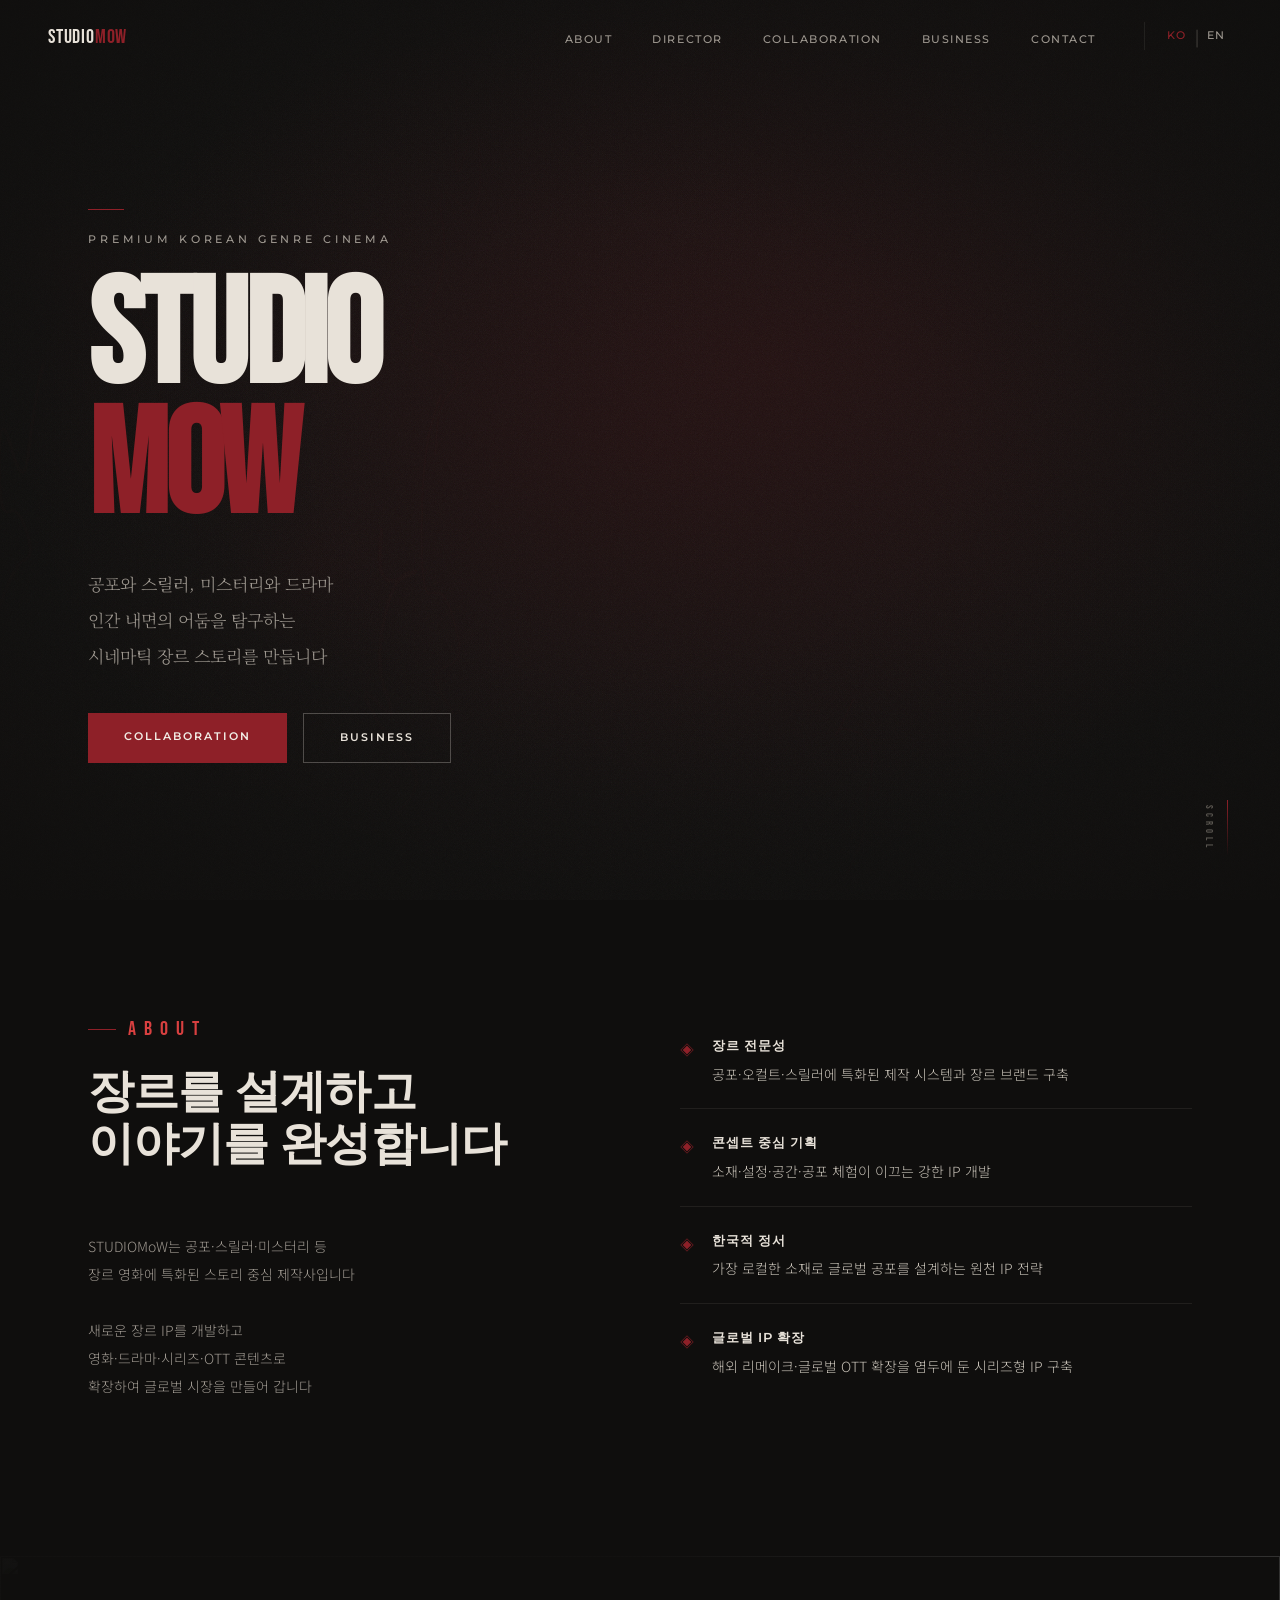
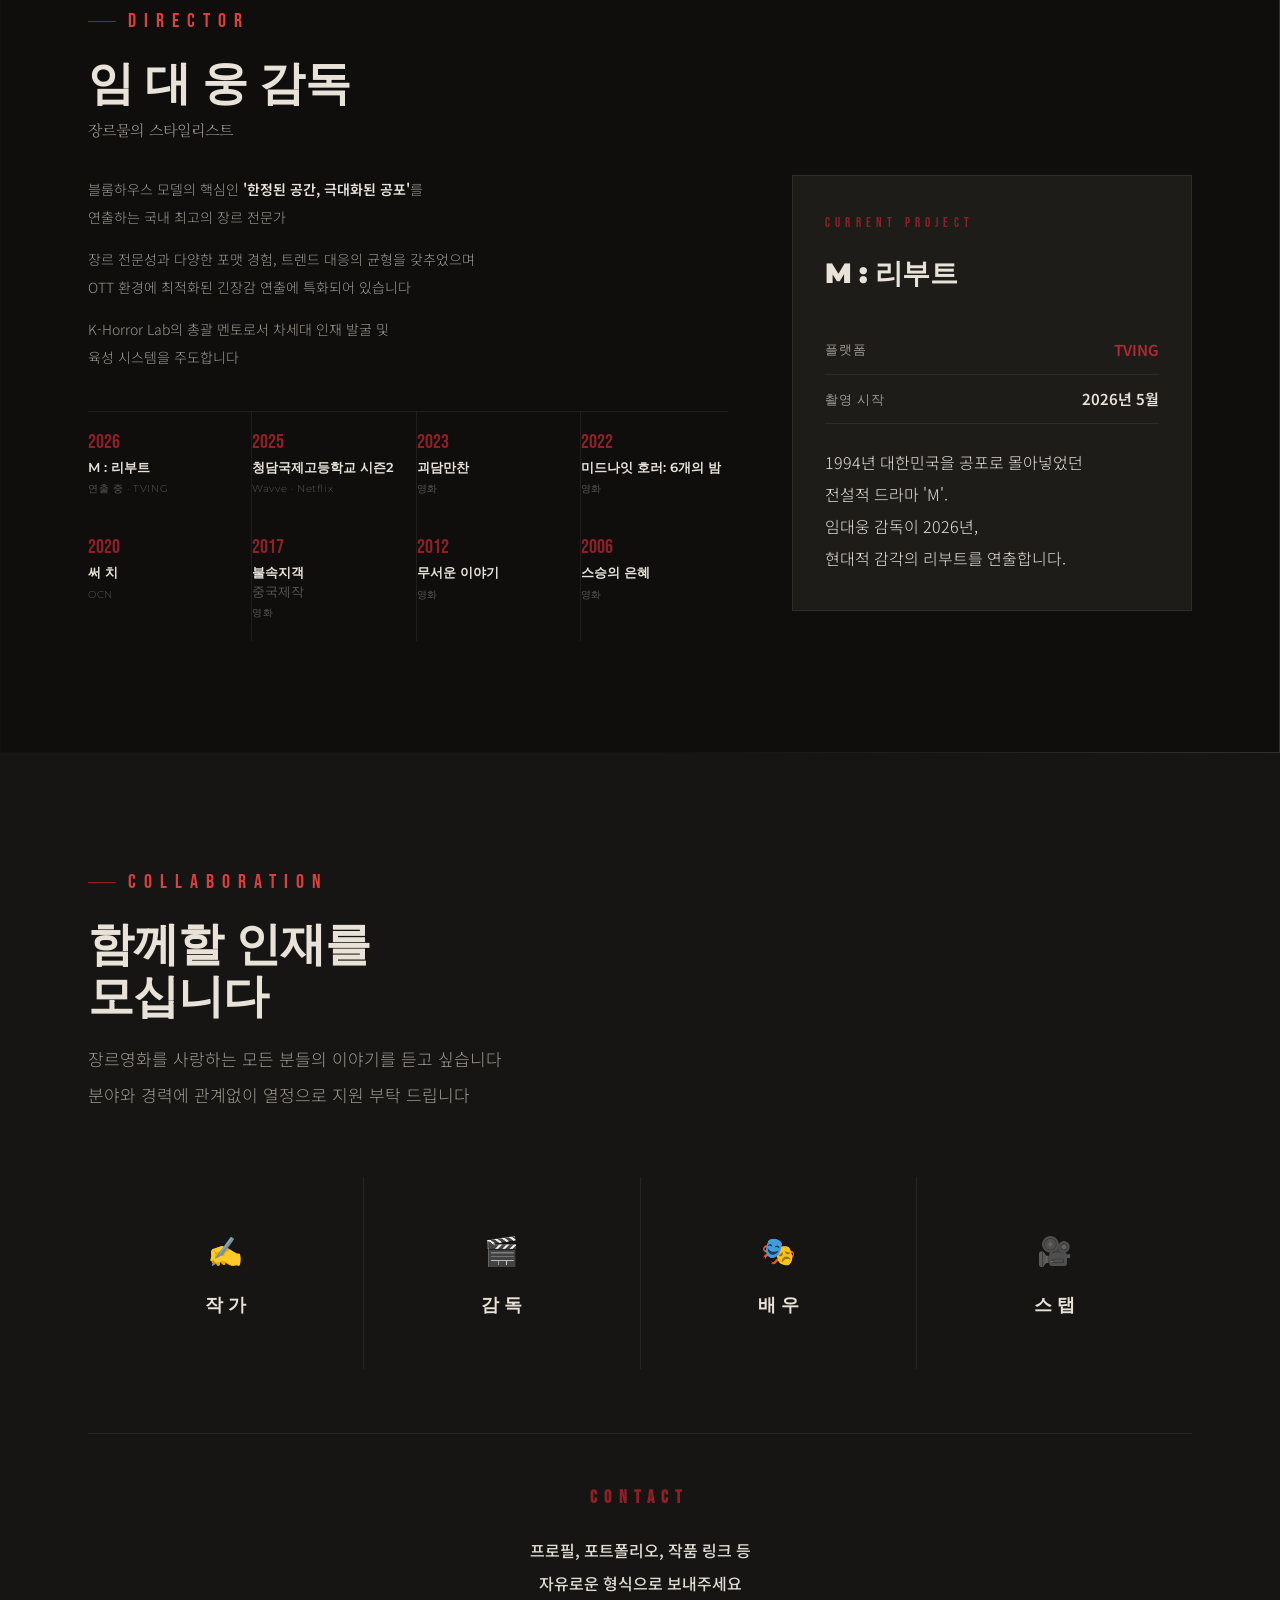
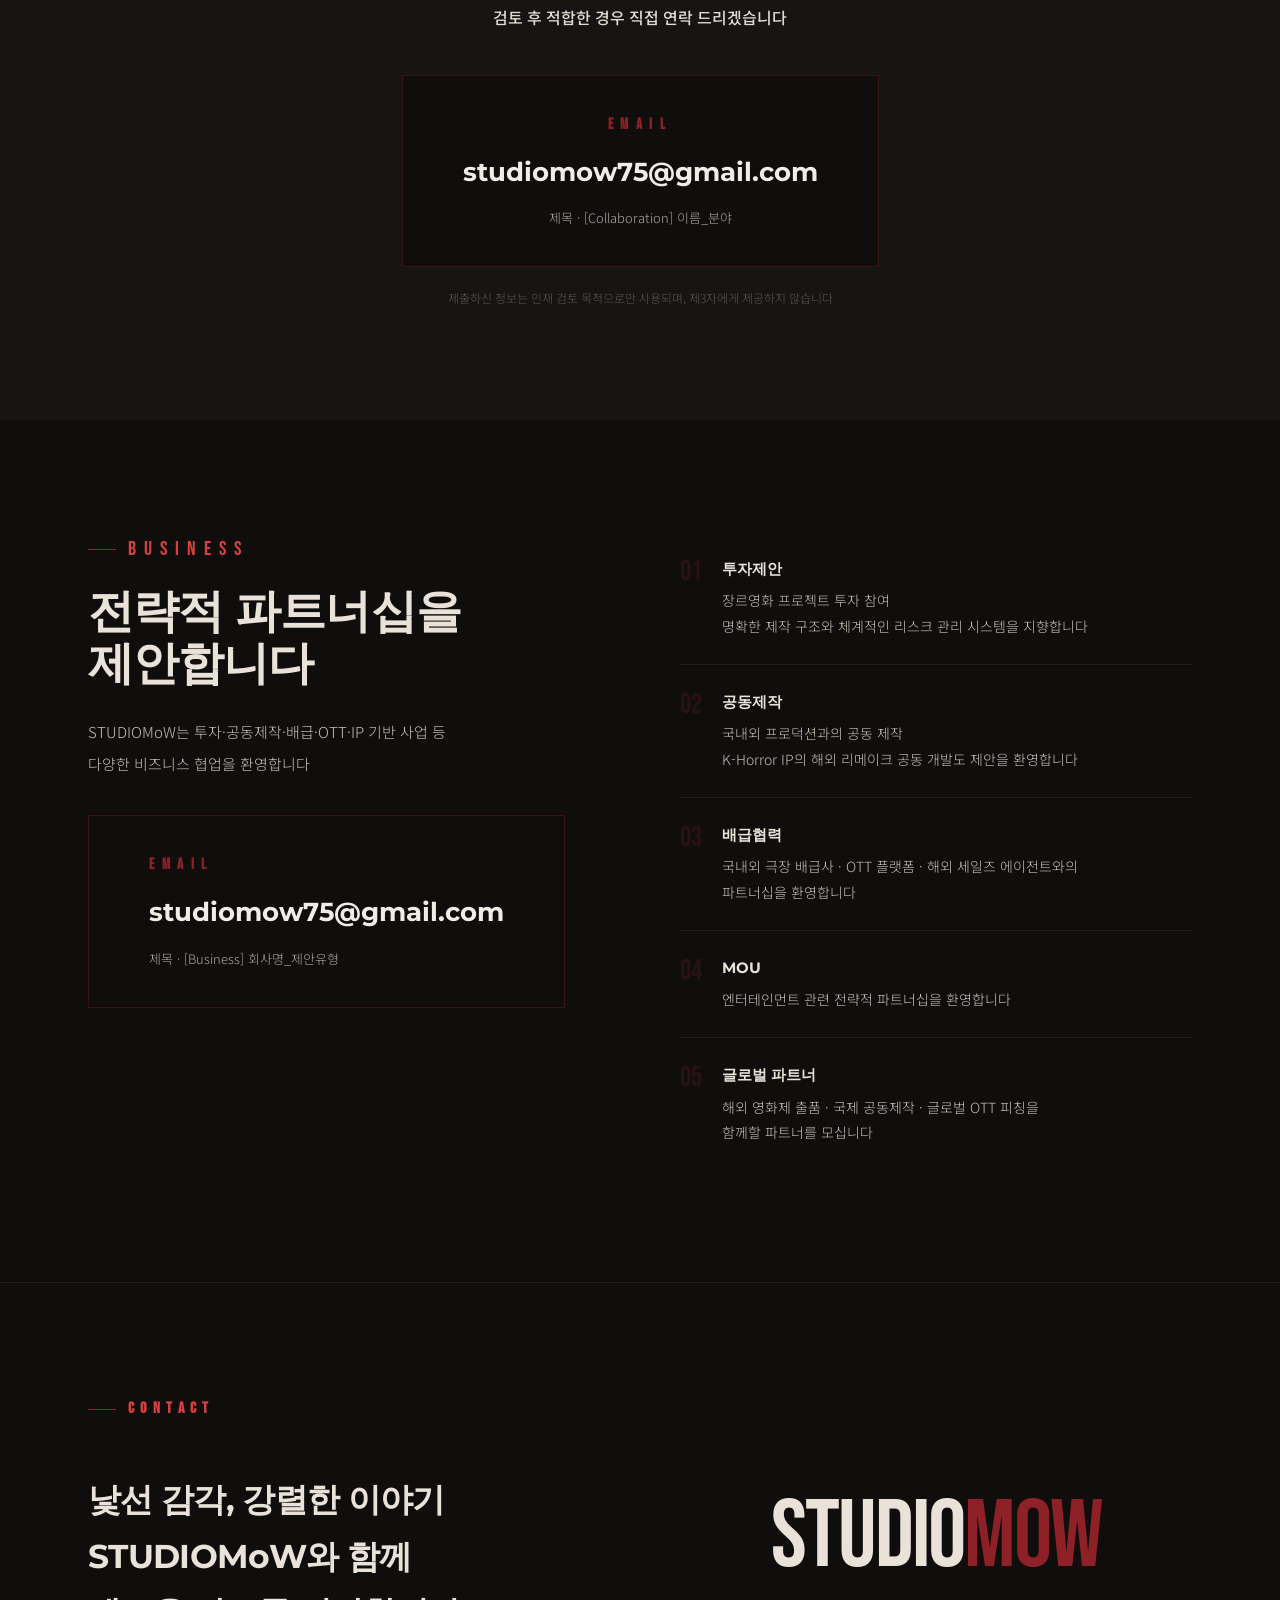
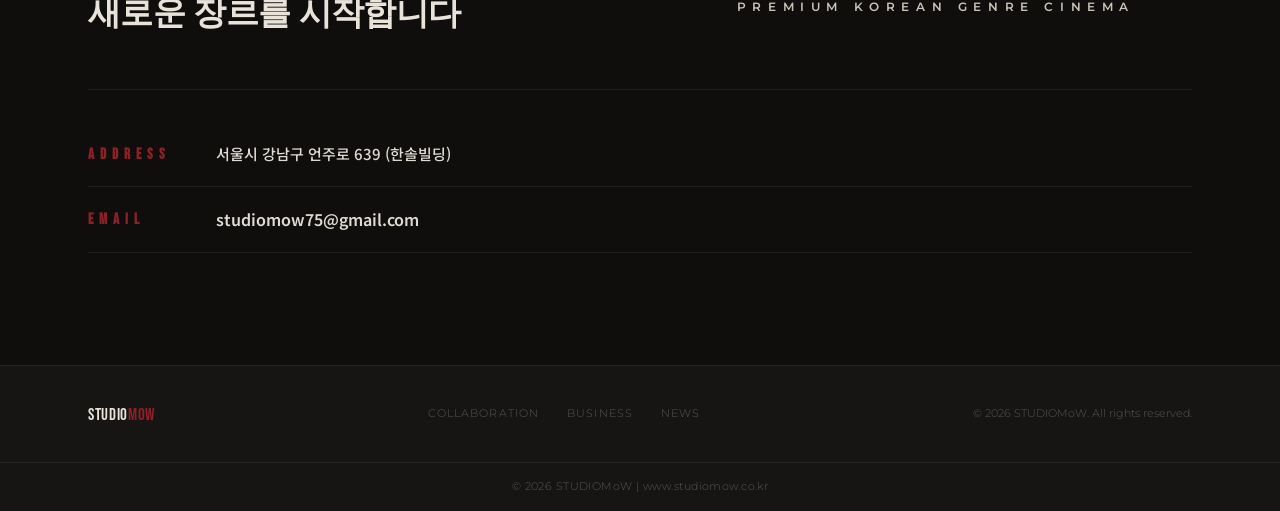
==== commit 34006bbf: "Update index.html" ====
--- a/index.html
+++ b/index.html
@@ -123,7 +123,7 @@
     <div class="hero-en">PREMIUM KOREAN GENRE CINEMA</div>
     <h1 class="hero-title">
       <span class="logo-studio-h">STUDIO</span>
-      <span class="logo-mow-h">M<span style="font-family:'Montserrat',sans-serif;font-weight:900;font-size:0.78em;vertical-align:0.08em;">o</span>W</span>
+      <span class="logo-mow-h">MOW</span>
     </h1>
     <p class="hero-ko">
       공포와 스릴러, 미스터리와 드라마<br>
@@ -396,7 +396,7 @@
       </h2>
       <div style="flex:1;display:flex;flex-direction:column;align-items:center;text-align:center;">
         <div style="font-family:'Bebas Neue',sans-serif;font-size:clamp(52px,8vw,96px);line-height:0.9;letter-spacing:-0.02em;margin-bottom:14px;">
-          <span style="color:var(--text);">STUDIO</span><span style="color:var(--red);">M<span style="font-family:'Montserrat',sans-serif;font-weight:900;font-size:0.78em;vertical-align:0.08em;">o</span>W</span>
+          <span style="color:var(--text);">STUDIO</span><span style="color:var(--red);">MOW</span>
         </div>
         <div style="font-family:'Montserrat',sans-serif;font-size:12px;font-weight:600;letter-spacing:0.55em;color:#c8c2b8;">PREMIUM KOREAN GENRE CINEMA</div>
       </div>
--- a/css/main.css
+++ b/css/main.css
@@ -52,7 +52,7 @@
 .nav-inner{display:flex;align-items:center;justify-content:space-between;height:100%;padding:0 48px}
 .nav-logo{font-size:20px;letter-spacing:0.01em;z-index:1001;line-height:1}
 .logo-studio{font-family:var(--font-display);color:var(--text);letter-spacing:0.04em}
-.logo-mow{font-family:var(--font-display);color:var(--red);letter-spacing:0.04em}
+.logo-mow{font-family:var(--font-display);color:var(--red)!important;letter-spacing:0.04em}
 .nav-menu{display:flex;align-items:center;gap:40px}
 .nav-menu a{font-family:var(--font-heading);font-size:11px;font-weight:500;letter-spacing:0.14em;text-transform:uppercase;color:var(--text-sub);transition:color 0.25s;position:relative}
 .nav-menu a::after{content:'';position:absolute;bottom:-4px;left:0;width:0;height:1px;background:var(--red);transition:width 0.3s var(--ease-out)}
@@ -77,7 +77,7 @@
 .hero-badge{font-family:var(--font-display);font-size:11px;letter-spacing:0.55em;color:var(--red);margin-bottom:28px}
 .hero-title{font-size:clamp(72px,13vw,148px);line-height:0.88;margin-bottom:32px;letter-spacing:-0.03em}
 .logo-studio-h{font-family:var(--font-display);color:var(--text);display:block}
-.logo-mow-h{font-family:'Montserrat',sans-serif;font-weight:900;color:var(--red);display:block;font-size:clamp(72px,13vw,148px);line-height:0.88;letter-spacing:-0.03em;text-transform:none}
+.logo-mow-h{font-family:var(--font-display);color:var(--red)!important;display:block}
 .hero-sub{font-family:var(--font-serif-ko);font-size:clamp(14px,1.8vw,17px);font-weight:300;color:var(--text-sub);margin-bottom:44px;line-height:2;max-width:500px}
 .hero-cta{display:flex;gap:16px;flex-wrap:wrap}
 .hero-scroll{position:absolute;bottom:44px;right:52px;display:flex;align-items:center;gap:10px;z-index:2;animation:heroFadeUp 1.4s var(--ease-out) 0.9s both}
@@ -133,7 +133,6 @@
 .credit-list{display:flex;flex-direction:column;gap:7px}
 .credit-item{font-size:13px;color:var(--text-mute)}
 .momentum-card{background:var(--surface2);border:1px solid var(--border);padding:36px 32px;position:relative}
-
 .momentum-label{font-family:var(--font-display);font-size:13px;letter-spacing:0.4em;color:var(--red);margin-bottom:14px}
 .momentum-title{font-family:var(--font-heading);font-size:28px;font-weight:900;color:var(--text);margin-bottom:28px;letter-spacing:-0.02em}
 .momentum-row{display:flex;justify-content:space-between;align-items:center;padding:11px 0;border-bottom:1px solid var(--border)}
@@ -216,7 +215,7 @@
 .contact-logo-wrap{text-align:center}
 .contact-logo{font-size:clamp(52px,9vw,100px);line-height:0.9;margin-bottom:20px;letter-spacing:-0.02em}
 .logo-studio-lg{font-family:var(--font-display);color:var(--text)}
-.logo-mow-lg{font-family:var(--font-display);color:var(--red)}
+.logo-mow-lg{font-family:var(--font-display);color:var(--red)!important}
 .contact-tagline{font-family:var(--font-display);font-size:11px;letter-spacing:0.55em;color:var(--text-mute)}
 
 /* FOOTER */
@@ -412,67 +411,19 @@
   :root{--section-pad:56px}
 }
 
-/* ── Director credit links ── */
-.credit-link {
-  display:grid;
-  grid-template-columns: 38px 1fr auto;
-  align-items:center;
-  gap:12px;
-  padding:14px 16px;
-  background:rgba(232,226,217,0.03);
-  border:1px solid var(--border);
-  border-left:2px solid transparent;
-  text-decoration:none;
-  transition:all 0.25s var(--ease-out);
-  margin-bottom:6px;
-}
-.credit-link:hover {
-  background:rgba(142,32,40,0.08);
-  border-left-color:var(--red);
-  transform:translateX(4px);
-}
-.credit-year {
-  font-family:var(--font-display);
-  font-size:14px;
-  color:var(--red);
-  letter-spacing:0.05em;
-  flex-shrink:0;
-}
-.credit-title {
-  font-family:var(--font-heading);
-  font-size:14px;
-  font-weight:600;
-  color:var(--text);
-  letter-spacing:0.01em;
-}
-.credit-platform {
-  font-family:var(--font-heading);
-  font-size:10px;
-  letter-spacing:0.1em;
-  color:var(--text-mute);
-  text-transform:uppercase;
-  flex-shrink:0;
-}
-.credit-link:hover .credit-title { color:var(--cream); }
-.credit-link:hover .credit-platform { color:var(--text-sub); }
-
-/* Arrow indicator on hover */
-.credit-link::after {
-  content:'↗';
-  font-size:12px;
-  color:var(--text-mute);
-  opacity:0;
-  transition:opacity 0.2s;
-  margin-left:4px;
-}
-.credit-link:hover::after { opacity:1; color:var(--red); }
-
-@media(max-width:768px){
-  .credit-link { grid-template-columns:32px 1fr; }
-  .credit-platform { display:none; }
-}
-
-/* ── v6 value grid (reuse in index) ── */
+/* Director credit links */
+.credit-link{display:grid;grid-template-columns:38px 1fr auto;align-items:center;gap:12px;padding:14px 16px;background:rgba(232,226,217,0.03);border:1px solid var(--border);border-left:2px solid transparent;text-decoration:none;transition:all 0.25s var(--ease-out);margin-bottom:6px}
+.credit-link:hover{background:rgba(142,32,40,0.08);border-left-color:var(--red);transform:translateX(4px)}
+.credit-year{font-family:var(--font-display);font-size:14px;color:var(--red);letter-spacing:0.05em;flex-shrink:0}
+.credit-title{font-family:var(--font-heading);font-size:14px;font-weight:600;color:var(--text);letter-spacing:0.01em}
+.credit-platform{font-family:var(--font-heading);font-size:10px;letter-spacing:0.1em;color:var(--text-mute);text-transform:uppercase;flex-shrink:0}
+.credit-link:hover .credit-title{color:var(--cream)}
+.credit-link:hover .credit-platform{color:var(--text-sub)}
+.credit-link::after{content:'↗';font-size:12px;color:var(--text-mute);opacity:0;transition:opacity 0.2s;margin-left:4px}
+.credit-link:hover::after{opacity:1;color:var(--red)}
+@media(max-width:768px){.credit-link{grid-template-columns:32px 1fr}.credit-platform{display:none}}
+
+/* value grid */
 .value-grid{display:grid;grid-template-columns:1fr 1fr;gap:1px;background:var(--border)}
 .value-card{background:var(--bg);padding:28px 24px;border-top:2px solid transparent;transition:border-color 0.3s,background 0.3s}
 .value-card:hover{border-top-color:var(--red);background:var(--surface2)}
@@ -482,113 +433,55 @@
 .value-card-desc{font-size:12px;color:var(--text-mute);line-height:1.8}
 @media(max-width:768px){.value-grid{grid-template-columns:1fr}}
 
-/* ══ MOBILE EXTRA FIXES ══ */
-@media(max-width:768px){
-  /* Nav */
+/* MOBILE EXTRA FIXES */
+@media(max-width:768px){
   .nav-inner{padding:0 20px}
-  
-  /* Hero */
   .hero-title{font-size:64px!important}
   .hero-ko{font-size:15px!important;max-width:100%}
-  
-  /* About - 1단 */
   .about-text-grid{grid-template-columns:1fr!important;gap:40px!important}
-  
-  /* Director grid - 1단 */
   .director-grid{grid-template-columns:1fr!important;gap:40px}
   .director-overlay{background:rgba(15,14,13,0.95)!important}
   .timeline-row{flex-wrap:wrap}
   .timeline-cell{min-width:calc(50% - 10px)!important;flex:0 0 calc(50% - 10px)!important}
-  
-  /* Collab 4칸 → 2칸 */
   .collab-grid-4{grid-template-columns:1fr 1fr!important}
-  
-  /* Business 2단 → 1단 */
   .biz-2col{grid-template-columns:1fr!important;gap:40px!important}
-  
-  /* Contact */
   #contact .container > div > div:first-child{flex:none!important;width:100%}
-  
-  /* News */
   .news-grid{grid-template-columns:1fr!important}
-  
-  /* Footer */
   .footer-inner{flex-direction:column;text-align:center;gap:16px}
   .footer-links{flex-wrap:wrap;justify-content:center;gap:16px}
 }
-
 @media(max-width:480px){
   .hero-title{font-size:52px!important}
   .collab-grid-4{grid-template-columns:1fr!important}
   .timeline-cell{min-width:100%!important;flex:0 0 100%!important}
   .container{padding:0 20px!important}
 }
-
-/* Contact responsive */
-@media(max-width:768px){
-  #contact .container>div[style*="display:flex"]{
-    flex-direction:column!important;
-    gap:40px!important;
-  }
+@media(max-width:768px){
+  #contact .container>div[style*="display:flex"]{flex-direction:column!important;gap:40px!important}
   #contact h2{font-size:26px!important}
 }
 
-/* ── Language Switch ── */
+/* Language Switch */
 .lang-switch{display:flex;align-items:center;gap:0;margin-left:8px;border-left:1px solid var(--border);padding-left:16px}
 .lang-btn{font-family:var(--font-heading);font-size:11px;font-weight:700;letter-spacing:0.1em;color:var(--text-mute);padding:3px 6px;transition:color 0.2s;text-decoration:none}
 .lang-btn:hover{color:var(--text)}
 .lang-btn.lang-active{color:var(--red)}
 .lang-btn::after{display:none!important}
 
-/* ════════════════════════════════════════
-   MOBILE — NEW Style (390px 기준)
-   · 메인·About 바로 표시
-   · 나머지 섹션은 접기/펼치기
-   · 풀스크린 햄버거 메뉴
-   · 상단에 KO|EN 언어 전환
-════════════════════════════════════════ */
-
-/* ── 모바일 햄버거 메뉴 풀스크린 ── */
-@media(max-width:768px){
-
-  /* Nav */
+/* MOBILE NEW Style */
+@media(max-width:768px){
   .nav-inner{padding:0 20px;height:56px}
   .nav{height:56px}
   .nav-logo{font-size:18px}
-
-  /* KO|EN 언어 버튼 - 햄버거 왼쪽 */
-  .lang-switch{
-    position:absolute;right:60px;top:50%;transform:translateY(-50%);
-    display:flex!important;align-items:center;gap:0;
-    border-left:none;padding-left:0;margin-left:0;
-    z-index:1002;
-  }
+  .lang-switch{position:absolute;right:60px;top:50%;transform:translateY(-50%);display:flex!important;align-items:center;gap:0;border-left:none;padding-left:0;margin-left:0;z-index:1002}
   .lang-btn{font-size:12px;padding:4px 6px}
-
-  /* 풀스크린 메뉴 */
-  .nav-menu{
-    position:fixed;inset:0;
-    background:rgba(15,14,13,0.98);
-    flex-direction:column;align-items:center;justify-content:center;
-    gap:0;
-    transform:translateX(100%);
-    transition:transform 0.4s cubic-bezier(0.645,0.045,0.355,1);
-    padding:80px 0 40px;
-    overflow-y:auto;
-  }
+  .nav-menu{position:fixed;inset:0;background:rgba(15,14,13,0.98);flex-direction:column;align-items:center;justify-content:center;gap:0;transform:translateX(100%);transition:transform 0.4s cubic-bezier(0.645,0.045,0.355,1);padding:80px 0 40px;overflow-y:auto}
   .nav-menu.open{transform:translateX(0)}
   .nav-menu li{width:100%;border-bottom:1px solid var(--border)}
-  .nav-menu a{
-    display:block;padding:20px 28px;
-    font-size:15px;letter-spacing:0.15em;
-    color:var(--text-sub);
-  }
+  .nav-menu a{display:block;padding:20px 28px;font-size:15px;letter-spacing:0.15em;color:var(--text-sub)}
   .nav-menu a:hover{color:var(--text);background:rgba(142,32,40,0.08)}
   .nav-menu a::after{display:none}
-  /* 메뉴 내 lang-switch 숨기기 */
   .nav-menu .lang-switch{display:none!important}
-
-  /* Hero */
   .hero{height:100svh;min-height:560px}
   .hero-content{padding:0 24px;padding-top:56px}
   .hero-title{font-size:72px!important;line-height:0.85}
@@ -598,8 +491,6 @@
   .hero-cta .btn{padding:12px 24px;font-size:11px}
   .hero-scroll{display:none}
   .hero-rule{margin-bottom:14px}
-
-  /* About — 항상 표시 */
   .about{padding:60px 0!important}
   .about-text-grid{grid-template-columns:1fr!important;gap:32px!important}
   .section-title{font-size:28px!important}
@@ -607,51 +498,13 @@
   .pillar{padding:16px 0}
   .pillar-title{font-size:13px}
   .pillar-desc{font-size:12px}
-
-  /* ── 접이식 섹션 공통 ── */
-  .mob-collapsible .mob-section-header{
-    display:flex;align-items:center;justify-content:space-between;
-    padding:20px 24px;
-    border-top:1px solid var(--border);
-    cursor:pointer;
-    background:var(--surface1);
-    position:relative;
-  }
-  .mob-collapsible .mob-section-header h2{
-    font-family:var(--font-heading);
-    font-size:16px;font-weight:700;
-    color:var(--text);letter-spacing:0.05em;
-    margin:0;
-  }
-  .mob-section-tag{
-    font-family:var(--font-display);
-    font-size:10px;letter-spacing:0.35em;
-    color:var(--red);margin-bottom:4px;
-  }
-  .mob-toggle-icon{
-    width:28px;height:28px;
-    display:flex;align-items:center;justify-content:center;
-    border:1px solid var(--border);
-    flex-shrink:0;
-    transition:transform 0.3s,background 0.2s;
-    font-size:16px;color:var(--text-mute);
-    font-family:var(--font-heading);
-  }
-  .mob-collapsible.open .mob-toggle-icon{
-    transform:rotate(45deg);
-    background:var(--red-glow);
-    color:var(--red);
-    border-color:var(--border-red);
-  }
-  .mob-collapsible-body{
-    display:none;
-    padding:0 24px 32px;
-    background:var(--bg);
-    border-bottom:1px solid var(--border);
-  }
+  .mob-collapsible .mob-section-header{display:flex;align-items:center;justify-content:space-between;padding:20px 24px;border-top:1px solid var(--border);cursor:pointer;background:var(--surface1);position:relative}
+  .mob-collapsible .mob-section-header h2{font-family:var(--font-heading);font-size:16px;font-weight:700;color:var(--text);letter-spacing:0.05em;margin:0}
+  .mob-section-tag{font-family:var(--font-display);font-size:10px;letter-spacing:0.35em;color:var(--red);margin-bottom:4px}
+  .mob-toggle-icon{width:28px;height:28px;display:flex;align-items:center;justify-content:center;border:1px solid var(--border);flex-shrink:0;transition:transform 0.3s,background 0.2s;font-size:16px;color:var(--text-mute);font-family:var(--font-heading)}
+  .mob-collapsible.open .mob-toggle-icon{transform:rotate(45deg);background:var(--red-glow);color:var(--red);border-color:var(--border-red)}
+  .mob-collapsible-body{display:none;padding:0 24px 32px;background:var(--bg);border-bottom:1px solid var(--border)}
   .mob-collapsible.open .mob-collapsible-body{display:block}
-
-  /* Director 섹션 내부 */
   .director .container{position:relative;z-index:2}
   .director-grid{grid-template-columns:1fr!important;gap:32px}
   .director-overlay{background:rgba(15,14,13,0.95)!important}
@@ -663,107 +516,66 @@
   .t-platform{font-size:10px}
   .momentum-card{margin-top:24px;padding:24px 20px}
   .momentum-title{font-size:22px}
-
-  /* Collab 2×2 */
   .collab-grid-4{grid-template-columns:1fr 1fr!important}
   .collab-card-4{padding:28px 16px!important;min-height:120px!important;gap:10px!important}
   .collab-icon-4{font-size:24px}
   .collab-title-4{font-size:15px}
-
-  /* Business */
   .biz-2col{grid-template-columns:1fr!important;gap:32px!important}
   .biz-list-item{padding:18px 0}
   .biz-list-title{font-size:14px}
   .biz-list-desc{font-size:12px}
-
-  /* Email CTA */
   .email-cta{padding:24px 28px!important;width:100%;align-items:flex-start!important}
   .email-cta-addr{font-size:15px!important}
-
-  /* News */
   .news-grid{grid-template-columns:1fr!important}
-
-  /* Contact */
-  #contact .container>div[style*="display:flex"]{
-    flex-direction:column!important;gap:32px!important;
-  }
+  #contact .container>div[style*="display:flex"]{flex-direction:column!important;gap:32px!important}
   #contact h2{font-size:24px!important;white-space:normal!important}
   #contact .container>div:last-child{padding-top:24px}
-
-  /* Footer */
   .footer-inner{flex-direction:column;align-items:flex-start;gap:16px;padding:24px 0}
   .footer-links{flex-wrap:wrap;gap:12px 20px}
   .footer-copy{font-size:10px}
   .footer-legal{font-size:10px;padding:12px 0}
-
-  /* Section padding 줄이기 */
   :root{--section-pad:56px}
   .container{padding:0 24px!important}
-}
-
+  .logo-mow{color:var(--red)!important}
+  .logo-mow-h{color:var(--red)!important}
+}
 @media(max-width:480px){
   .hero-title{font-size:60px!important}
   .timeline-cell{flex:0 0 100%}
 }
 
-/* ── 모바일 텍스트 가독성 보완 ── */
-@media(max-width:768px){
-  /* 본문 텍스트 */
+/* 모바일 텍스트 가독성 */
+@media(max-width:768px){
   .about-body{font-size:15px!important;line-height:1.95!important}
   .director-desc p{font-size:15px!important;line-height:2!important;margin-bottom:16px!important}
   .pillar-desc{font-size:13px!important;line-height:1.85!important}
   .biz-list-desc{font-size:13px!important;line-height:1.85!important}
-  
-  /* 모멘텀 카드 */
   .momentum-desc{font-size:14px!important;line-height:1.95!important}
   .momentum-row{padding:12px 0!important}
-  
-  /* 이메일 CTA */
   .email-cta-hint{font-size:13px!important}
-  
-  /* 섹션 본문 p 태그 전반 */
   p{word-break:keep-all!important;overflow-wrap:break-word!important;line-height:1.95}
-  
-  /* 타임라인 */
   .t-title{font-size:13px!important;line-height:1.5!important}
   .t-year{font-size:18px!important}
-  
-  /* 헤더 */
   .section-title{font-size:26px!important;line-height:1.25!important}
   .page-hero-title{font-size:32px!important;line-height:1.15!important}
   .page-hero-desc{font-size:15px!important;line-height:1.95!important}
-  
-  /* 섹션 내 설명 문구 */
   .section-header p{font-size:14px!important;line-height:1.95!important}
 }
 
-/* ── PC / Mobile text split ── */
-.mob-only { display: none !important; }
-.pc-only  { display: inline !important; }
-@media(max-width:768px){
-  .mob-only { display: inline !important; }
-  .pc-only  { display: none !important; }
-  .mob-only-block { display: block !important; }
-  .pc-only-block  { display: none !important; }
-}
-
-/* ── 모바일 Business 항목 텍스트 크기 조정 ── */
-@media(max-width:768px){
-  .biz-list-desc{
-    font-size:14px!important;
-    line-height:1.75!important;
-    color:#e0dbd2!important;
-    word-break:keep-all!important;
-    overflow-wrap:anywhere!important;
-  }
-  .biz-list-title{
-    font-size:13px!important;
-  }
-  .biz-list-num{
-    font-size:22px!important;
-    min-width:40px!important;
-  }
-  .biz-list-item{
-    padding:14px 0!important;
-  }
-}
+/* PC / Mobile text split */
+.mob-only{display:none!important}
+.pc-only{display:inline!important}
+@media(max-width:768px){
+  .mob-only{display:inline!important}
+  .pc-only{display:none!important}
+  .mob-only-block{display:block!important}
+  .pc-only-block{display:none!important}
+}
+
+/* 모바일 Business */
+@media(max-width:768px){
+  .biz-list-desc{font-size:14px!important;line-height:1.75!important;color:#e0dbd2!important;word-break:keep-all!important;overflow-wrap:anywhere!important}
+  .biz-list-title{font-size:13px!important}
+  .biz-list-num{font-size:22px!important;min-width:40px!important}
+  .biz-list-item{padding:14px 0!important}
+}
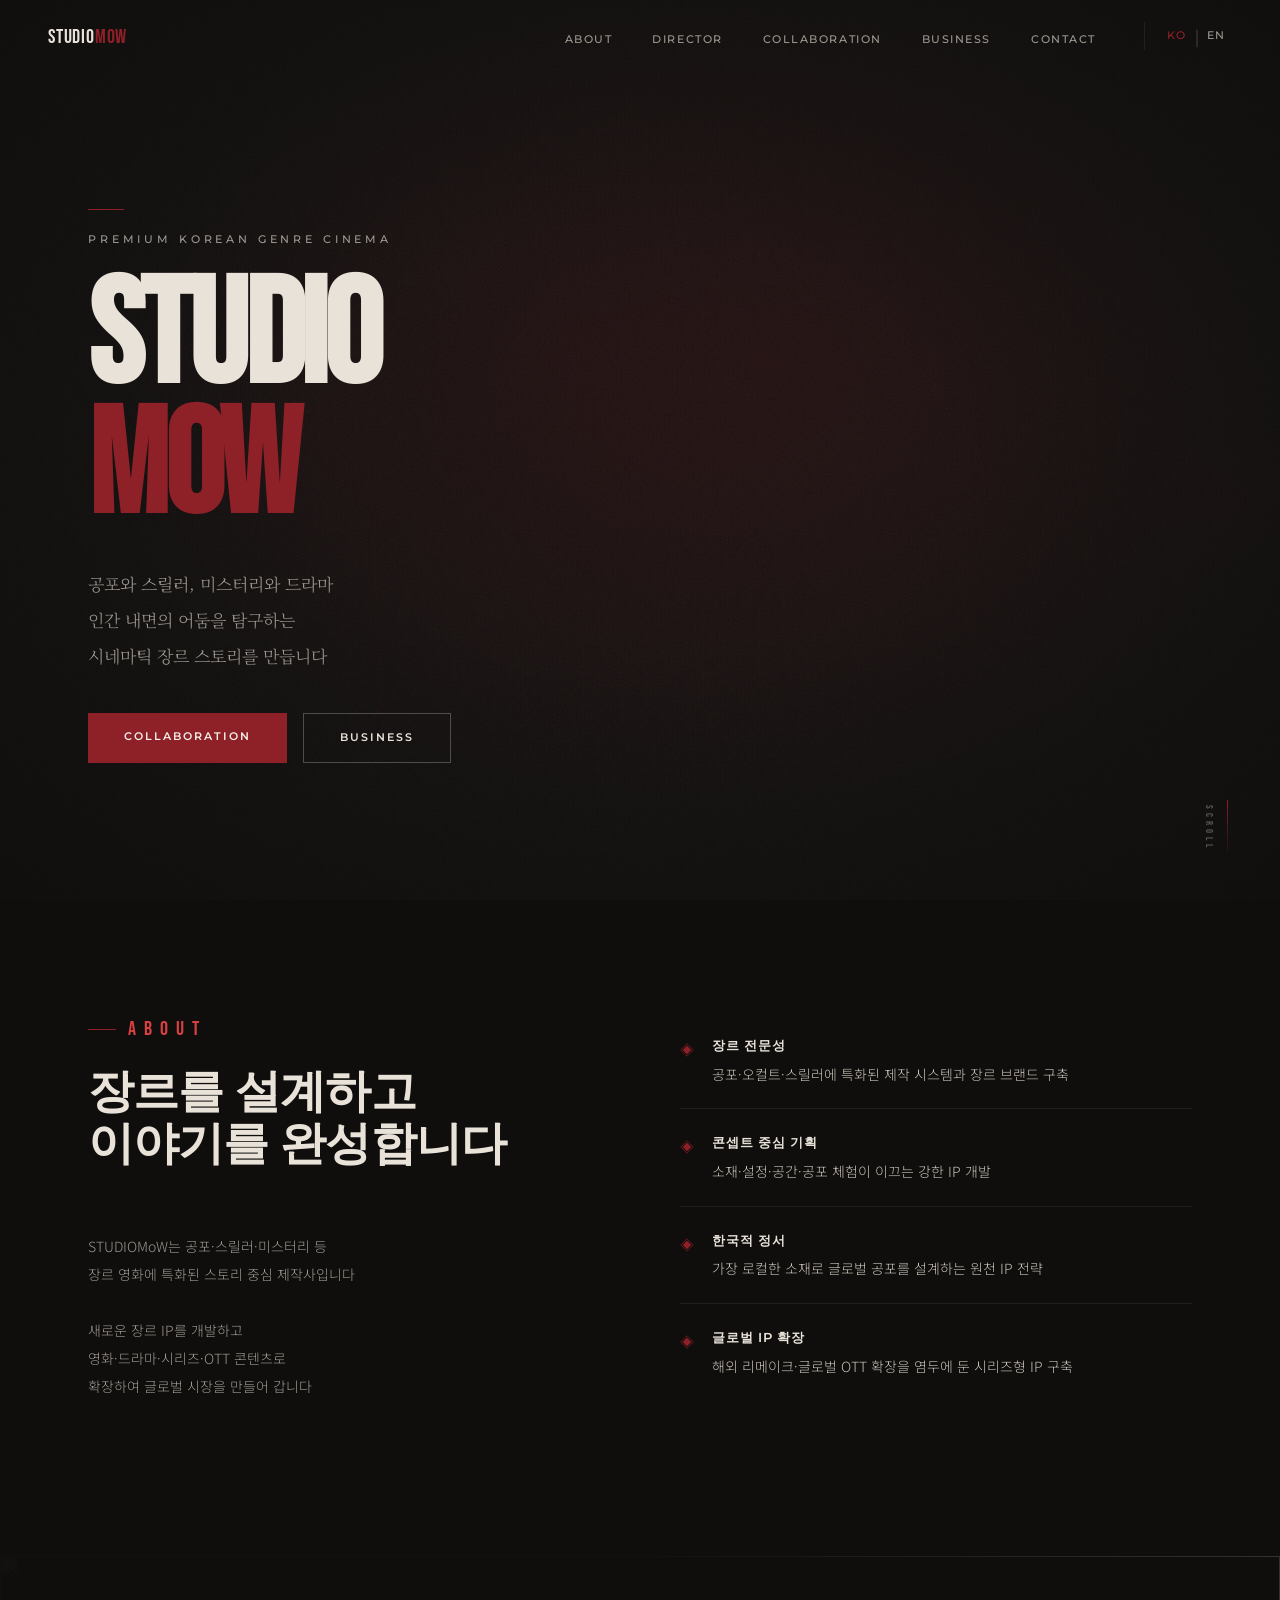
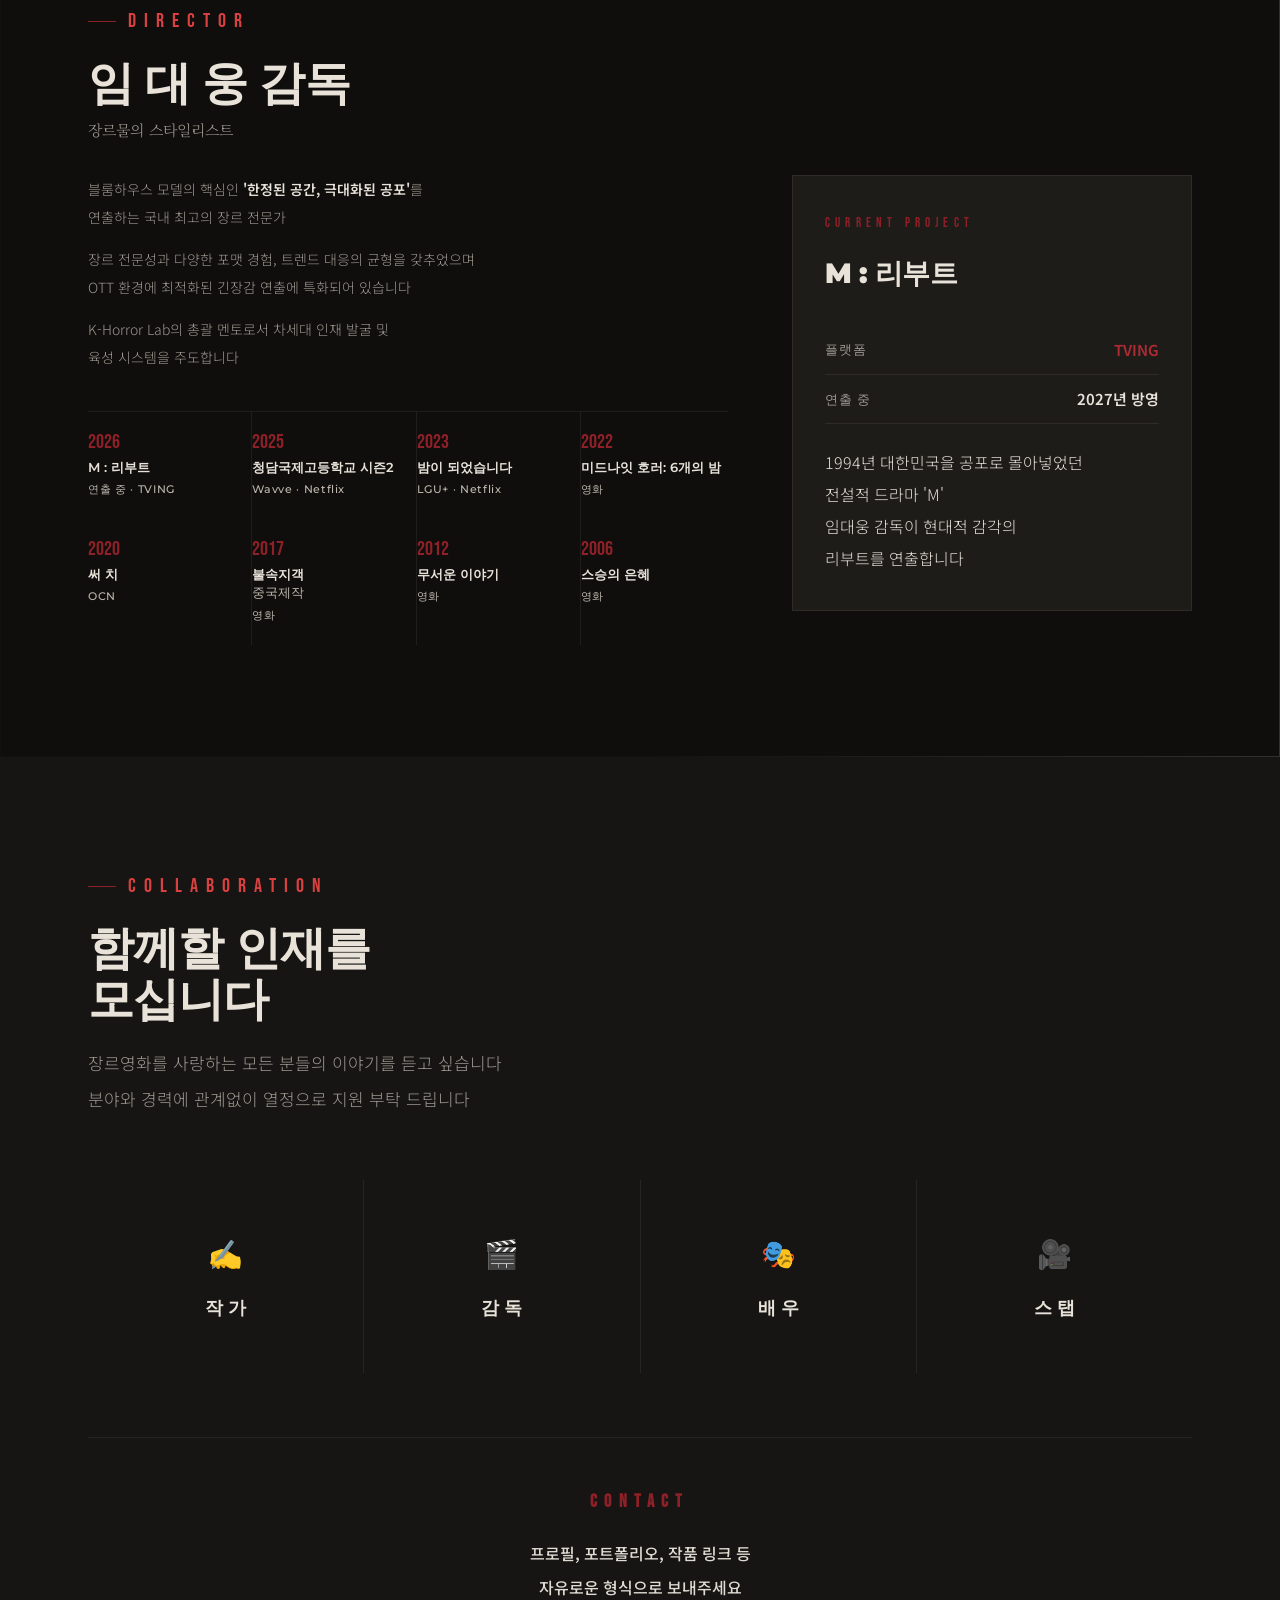
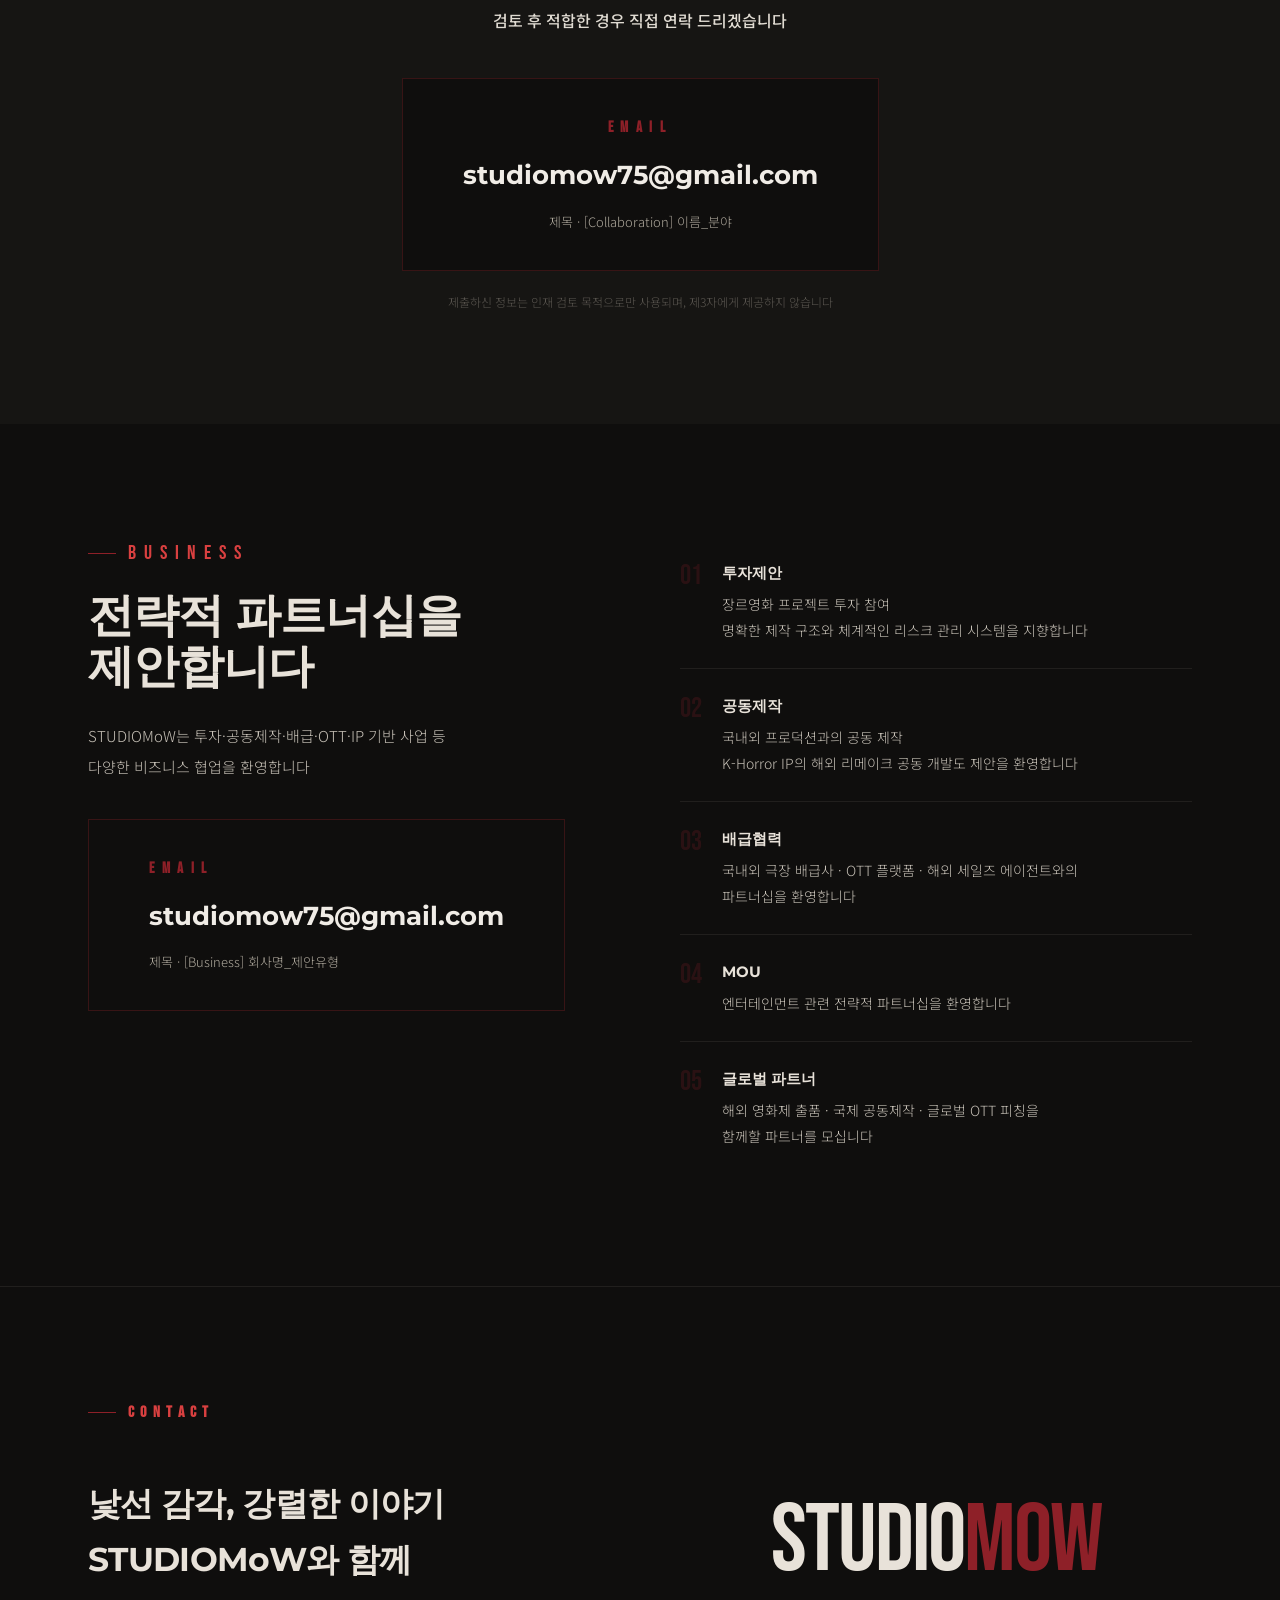
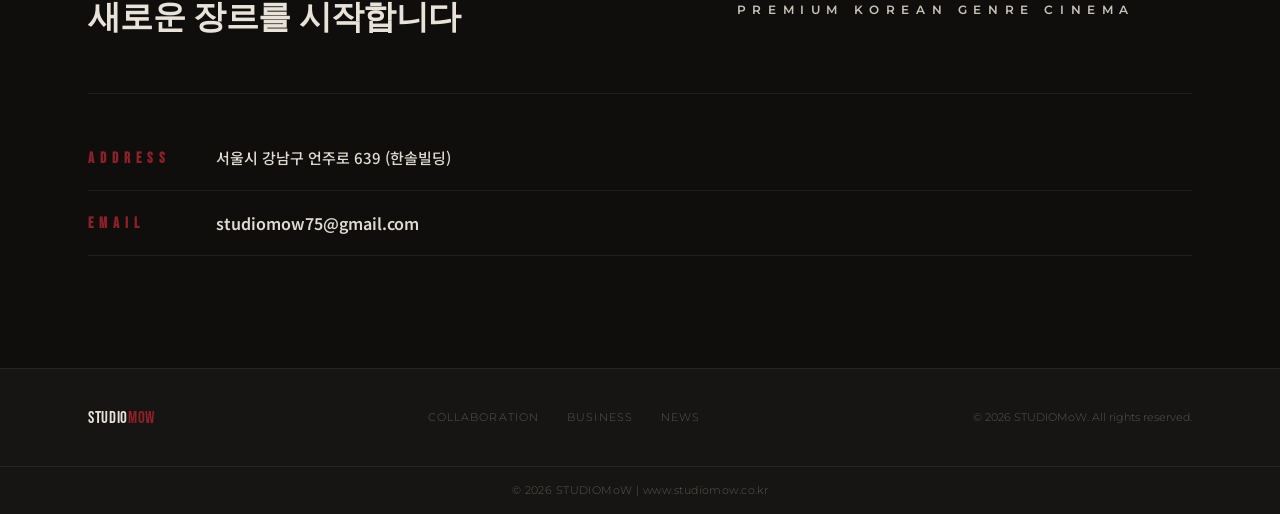
==== commit fd66be63: "Update index.html" ====
--- a/index.html
+++ b/index.html
@@ -36,7 +36,8 @@
     .timeline-cell:last-child{border-right:none;padding-right:0}
     .t-year{font-family:var(--font-display);font-size:20px;color:var(--red);line-height:1;margin-bottom:6px}
     .t-title{font-family:var(--font-heading);font-size:13px;font-weight:600;color:var(--text);line-height:1.4;margin-bottom:4px}
-    .t-platform{font-family:var(--font-heading);font-size:10px;letter-spacing:0.06em;color:var(--text-mute)}
+    .t-platform{font-family:var(--font-heading);font-size:11px;font-weight:500;letter-spacing:0.06em;color:#bdb7ad}
+    .t-note{font-weight:400;color:#bdb7ad}
 
     /* Collab */
     .collab-grid-4{display:grid;grid-template-columns:repeat(4,1fr);gap:1px;background:var(--border)}
@@ -85,6 +86,14 @@
       .hero-scroll{display:none}
       .collab-grid-4{grid-template-columns:1fr 1fr}
       .news-grid{grid-template-columns:1fr}
+      /* 필모그래피: 모바일에서 2열 고정 — 셀 겹침/줄바꿈 깨짐 방지 */
+      .timeline-row{margin-top:24px}
+      .timeline-cell{flex:0 0 50%;max-width:50%;min-width:0;padding:16px 14px 16px 0;box-sizing:border-box;word-break:keep-all}
+      .timeline-cell:nth-child(2n){border-right:none;padding-right:0}
+      .timeline-cell:last-child{border-right:none}
+      .t-year{font-size:18px}
+      .t-title{font-size:12.5px}
+      .t-platform{font-size:11px}
     }
     @media(max-width:480px){.collab-grid-4{grid-template-columns:1fr}}
   </style>
@@ -210,8 +219,8 @@
           </div>
           <div class="timeline-cell">
             <div class="t-year">2023</div>
-            <div class="t-title">괴담만찬</div>
-            <div class="t-platform">영화</div>
+            <div class="t-title">밤이 되었습니다</div>
+            <div class="t-platform">LGU+ · Netflix</div>
           </div>
           <div class="timeline-cell">
             <div class="t-year">2022</div>
@@ -227,7 +236,7 @@
           </div>
           <div class="timeline-cell">
             <div class="t-year">2017</div>
-            <div class="t-title">불속지객<br><span style="font-weight:400;color:var(--text-mute);">중국제작</span></div>
+            <div class="t-title">불속지객<br><span class="t-note">중국제작</span></div>
             <div class="t-platform">영화</div>
           </div>
           <div class="timeline-cell">
@@ -246,13 +255,13 @@
         <div class="momentum-label">CURRENT PROJECT</div>
         <div class="momentum-title">M : 리부트</div>
         <div class="momentum-row"><span class="momentum-key">플랫폼</span><span class="momentum-val accent">TVING</span></div>
-        <div class="momentum-row"><span class="momentum-key">촬영 시작</span><span class="momentum-val">2026년 5월</span></div>
+        <div class="momentum-row"><span class="momentum-key">연출 중</span><span class="momentum-val">2027년 방영</span></div>
 
         <p class="momentum-desc">
           1994년 대한민국을 공포로 몰아넣었던<br>
-          전설적 드라마 'M'.<br>
-          임대웅 감독이 2026년,<br>
-          현대적 감각의 리부트를 연출합니다.
+          전설적 드라마 'M'<br>
+          임대웅 감독이 현대적 감각의<br>
+          리부트를 연출합니다
         </p>
       </div>
     </div>
@@ -435,7 +444,9 @@
   var items=JSON.parse(localStorage.getItem('news_items')||'[]');
   if(!items.length)return;
   var grid=document.getElementById('newsGrid');
-  document.getElementById('newsEmpty').style.display='none';
+  if(!grid)return;
+  var empty=document.getElementById('newsEmpty');
+  if(empty)empty.style.display='none';
   items.slice(0,3).forEach(function(n){
     var card=document.createElement('div');
     card.className='news-card';
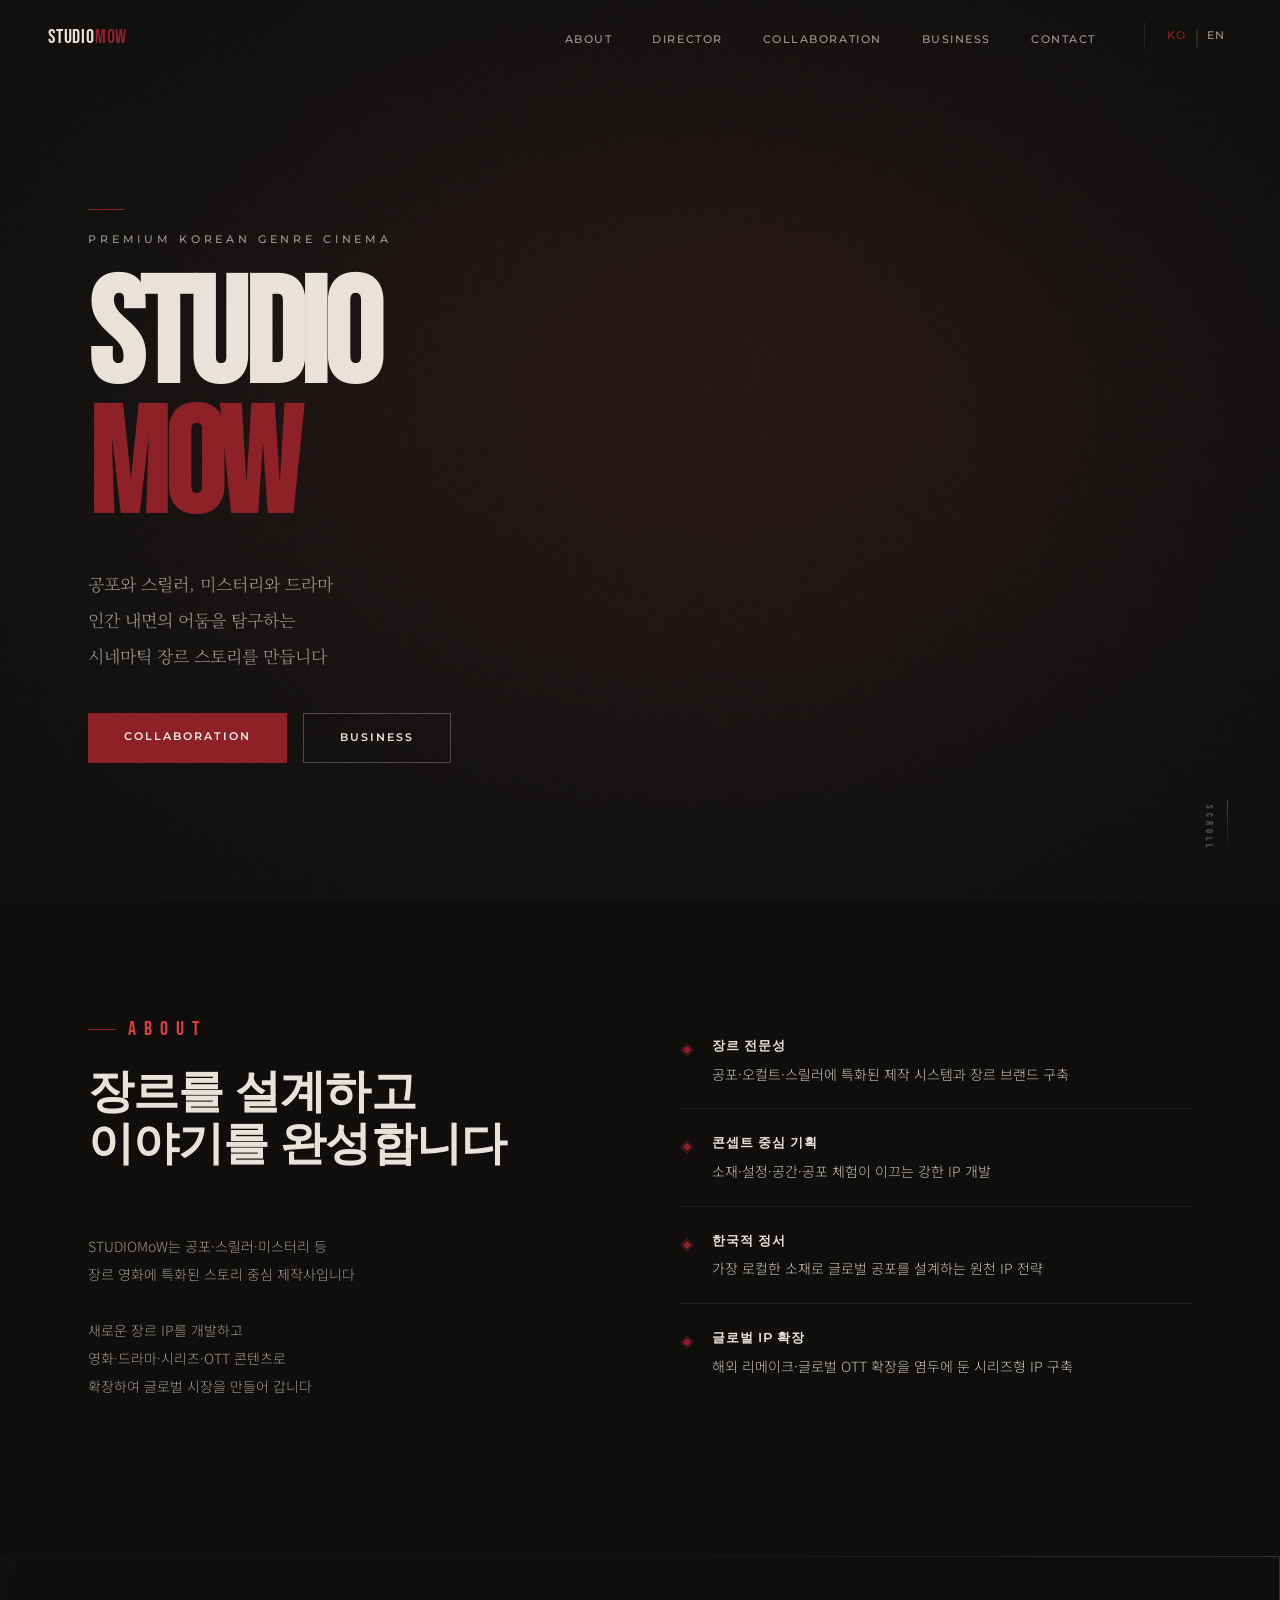
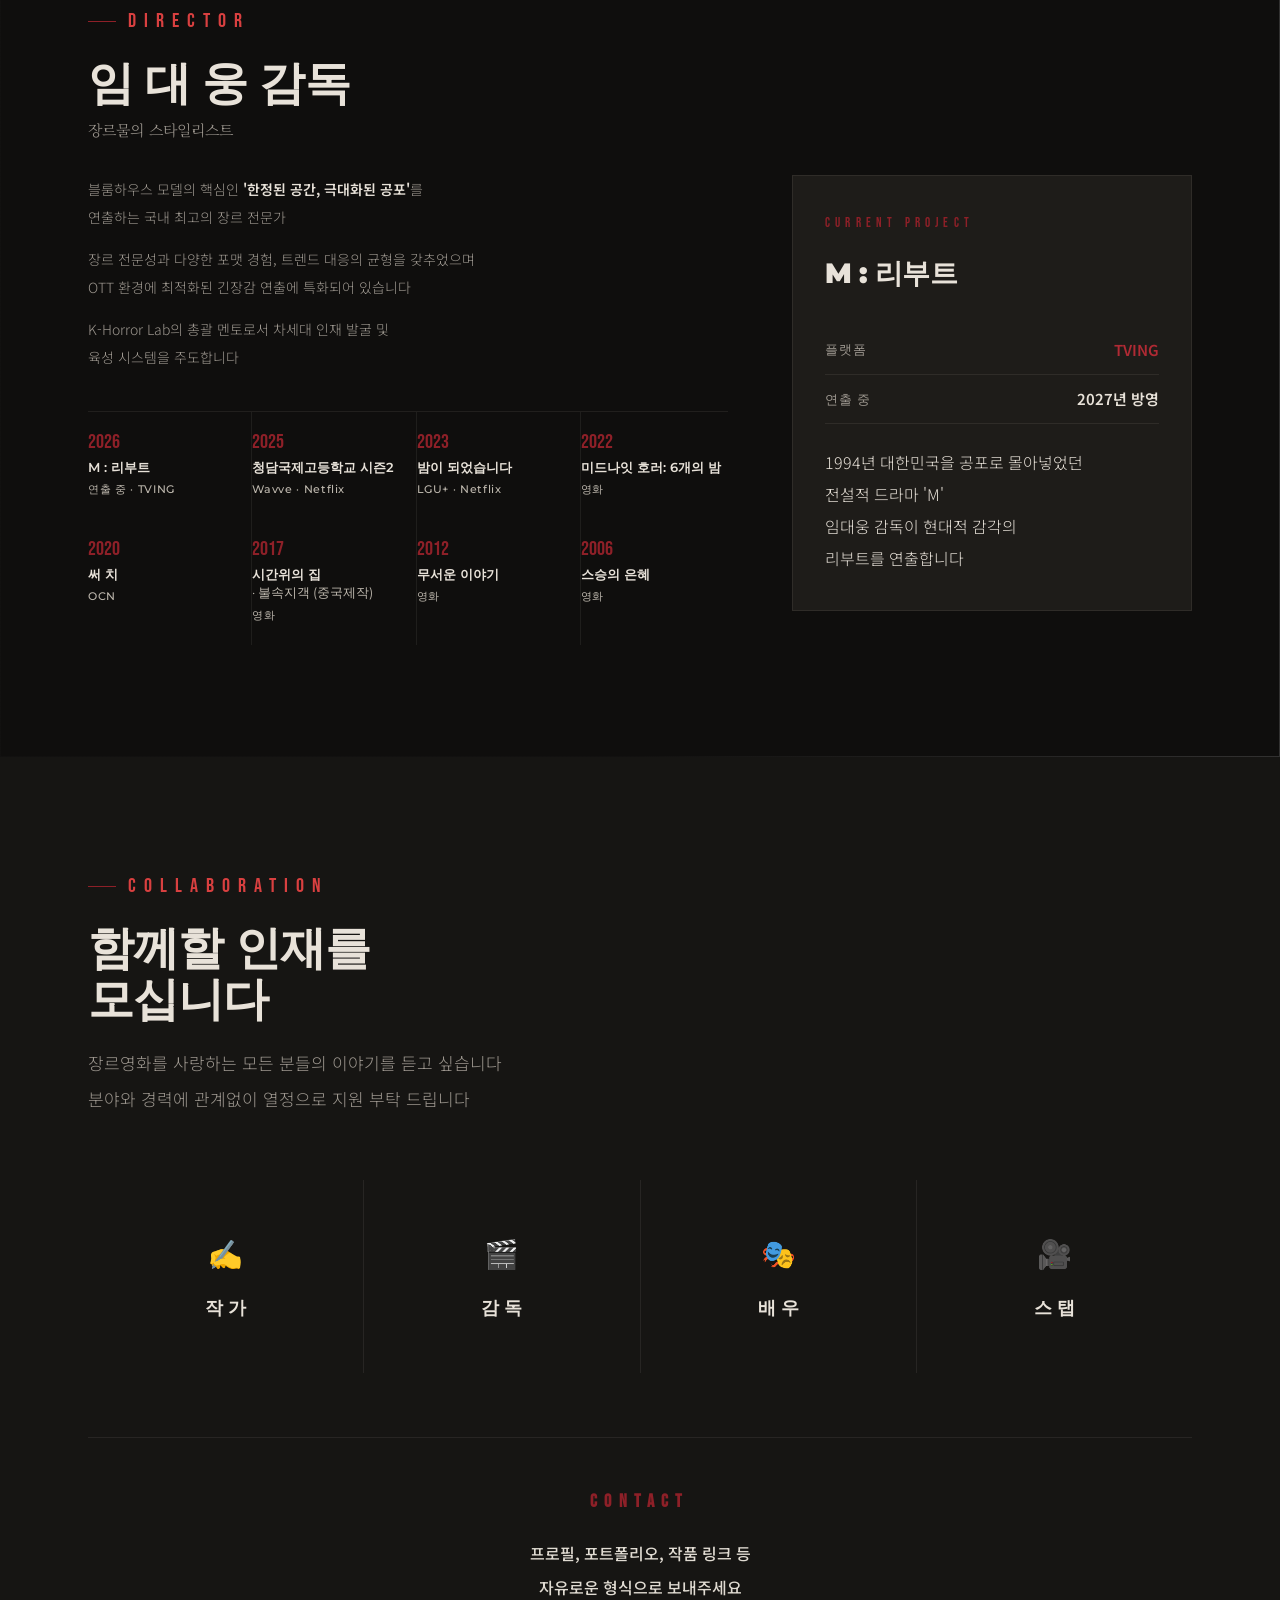
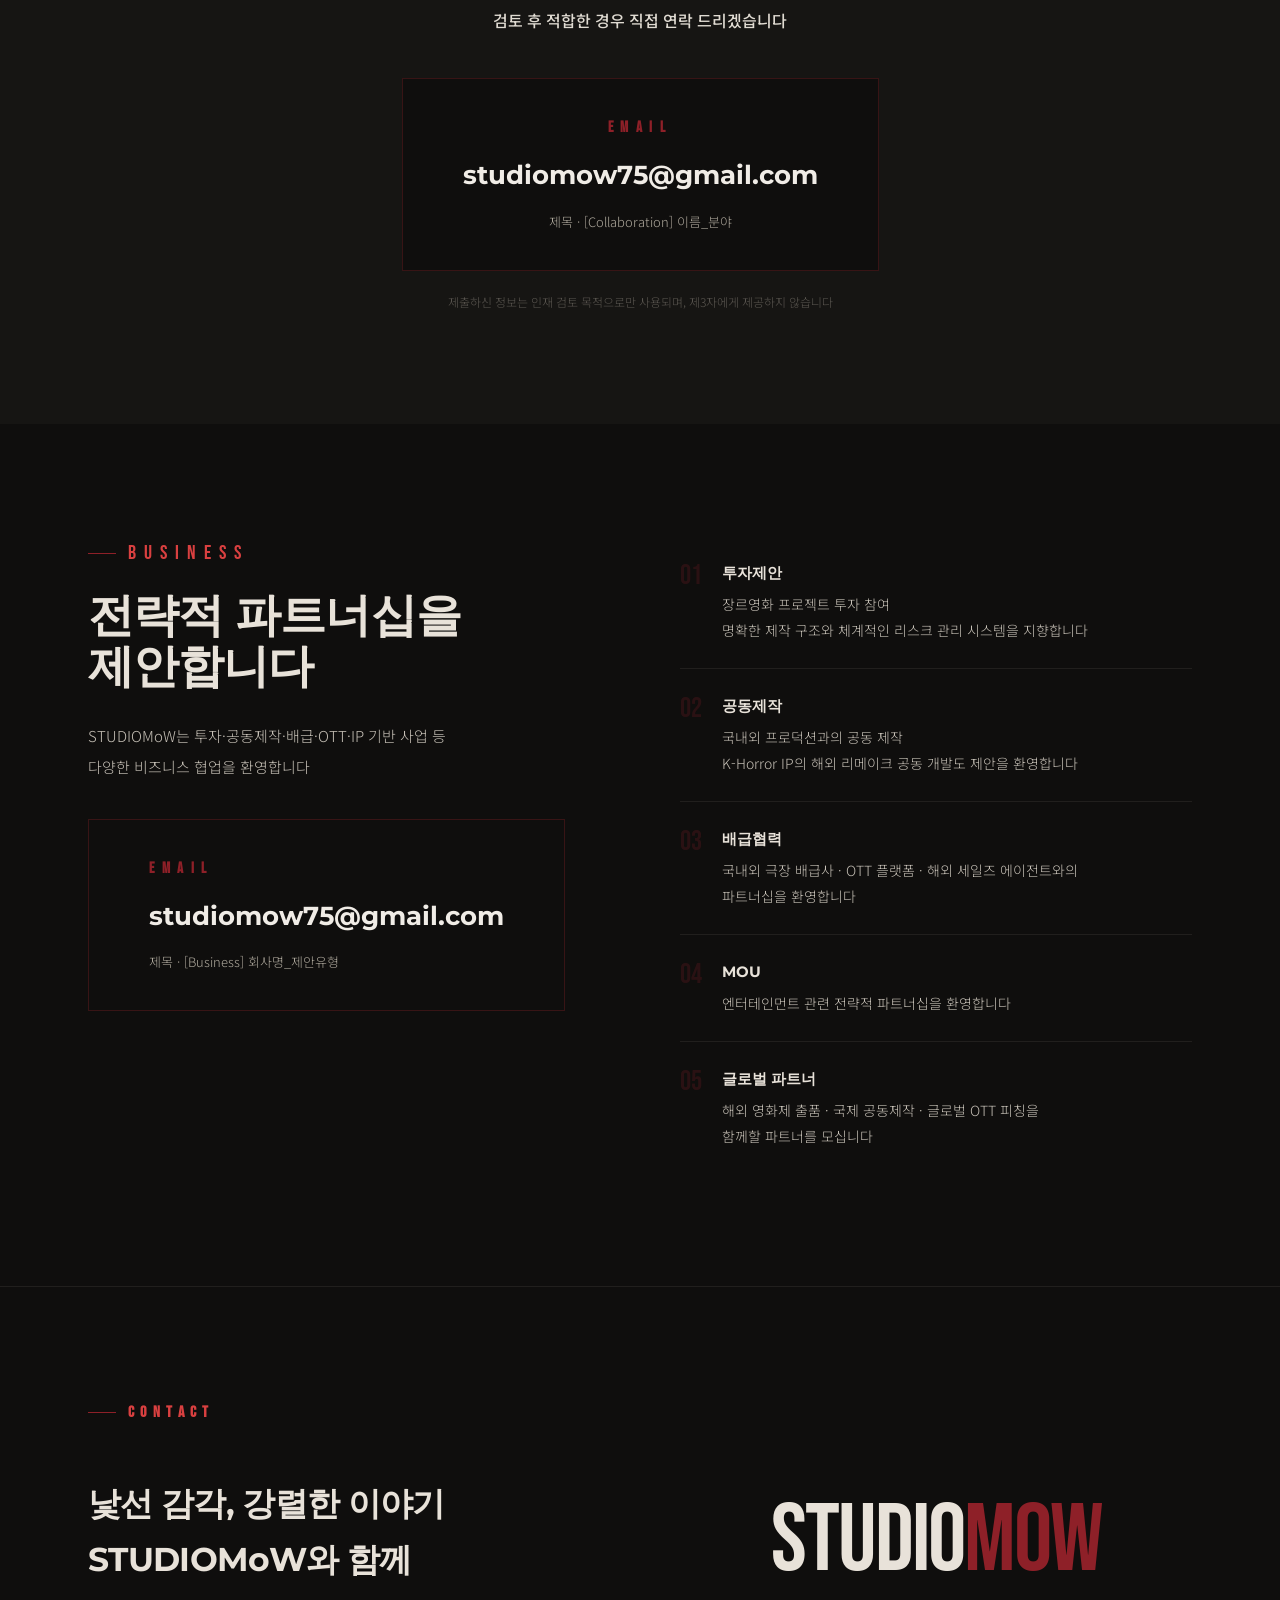
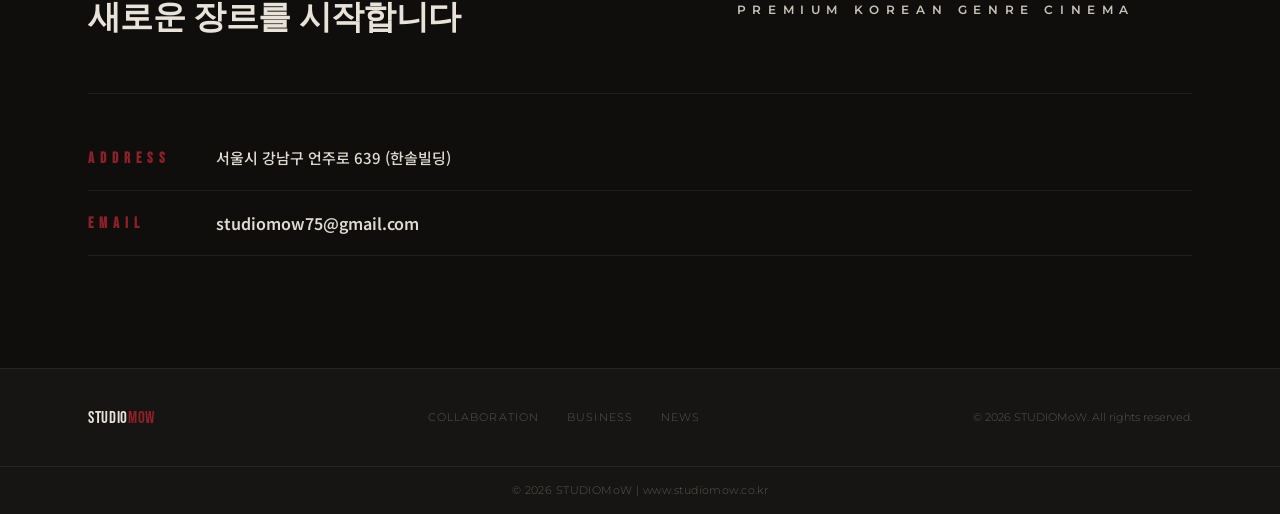
==== commit 773a8454: "Update index.html" ====
--- a/index.html
+++ b/index.html
@@ -236,7 +236,7 @@
           </div>
           <div class="timeline-cell">
             <div class="t-year">2017</div>
-            <div class="t-title">불속지객<br><span class="t-note">중국제작</span></div>
+            <div class="t-title">시간위의 집<br><span class="t-note">· 불속지객 (중국제작)</span></div>
             <div class="t-platform">영화</div>
           </div>
           <div class="timeline-cell">
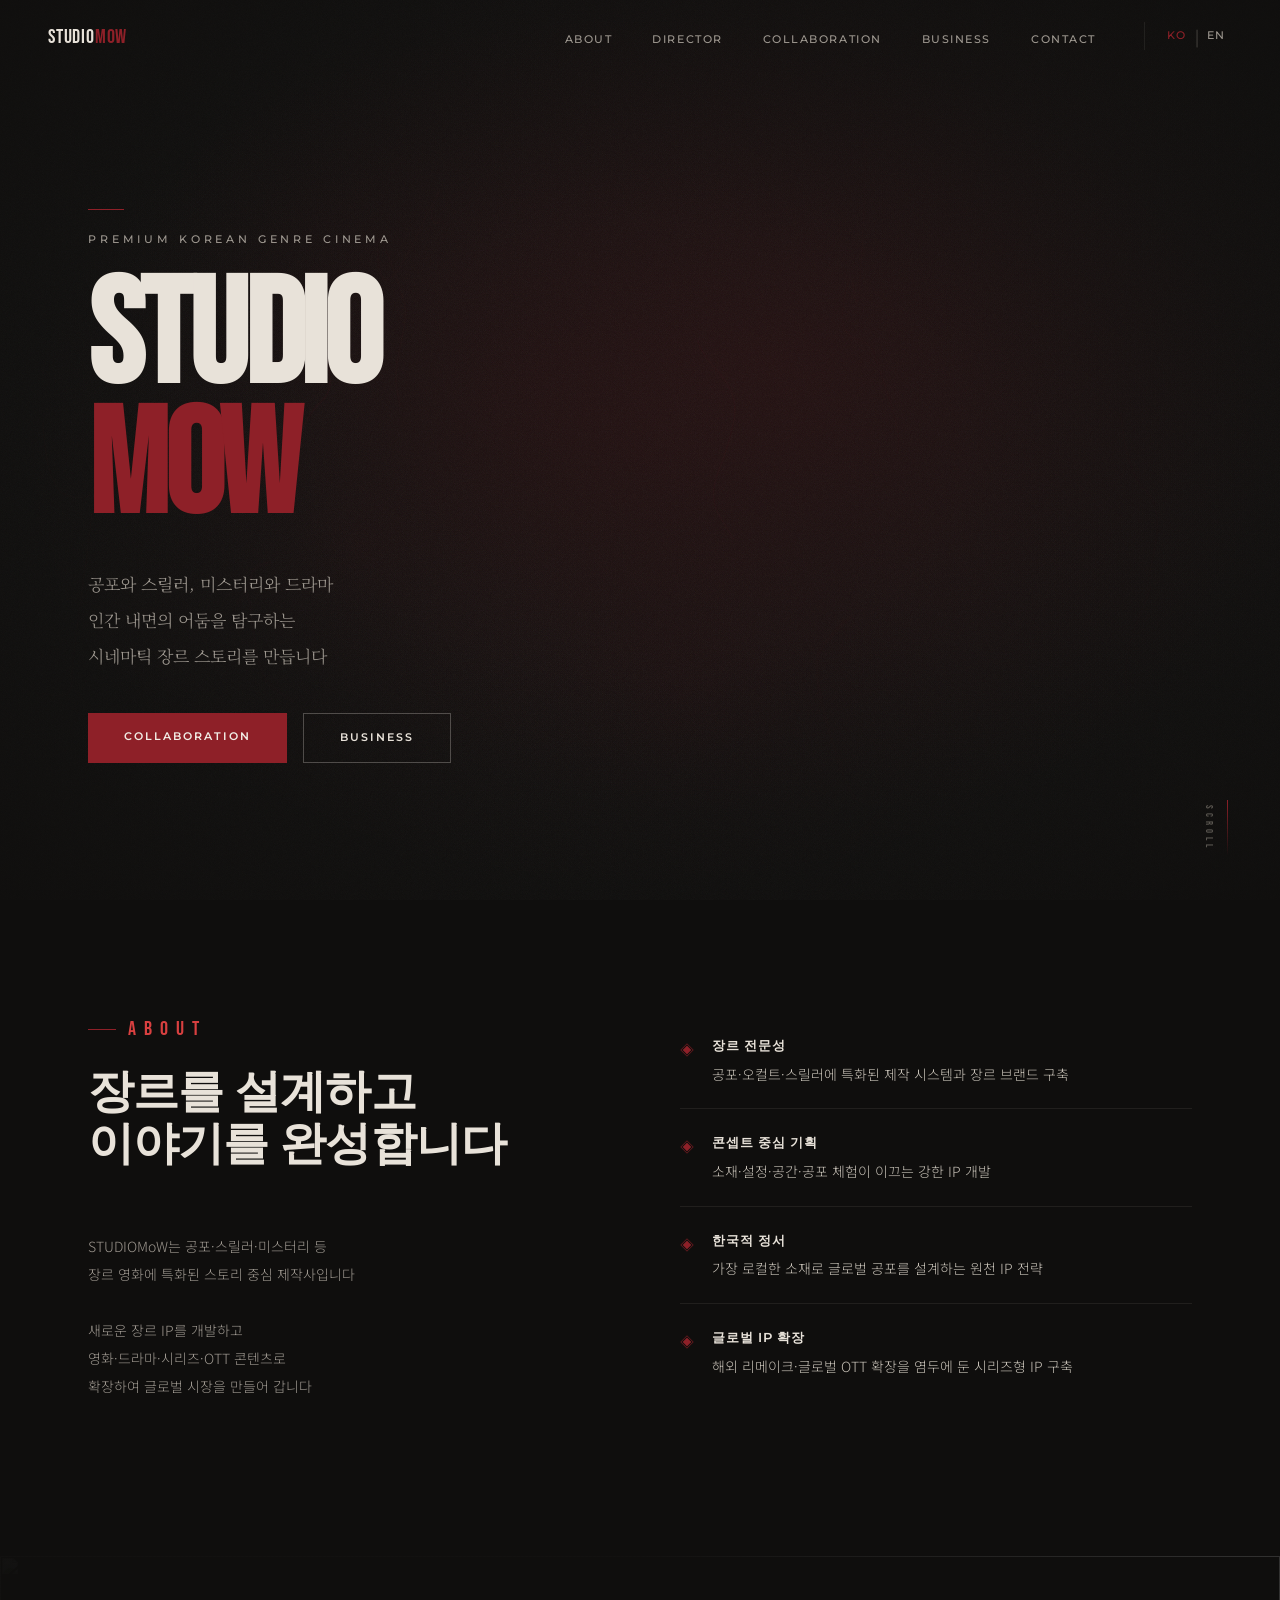
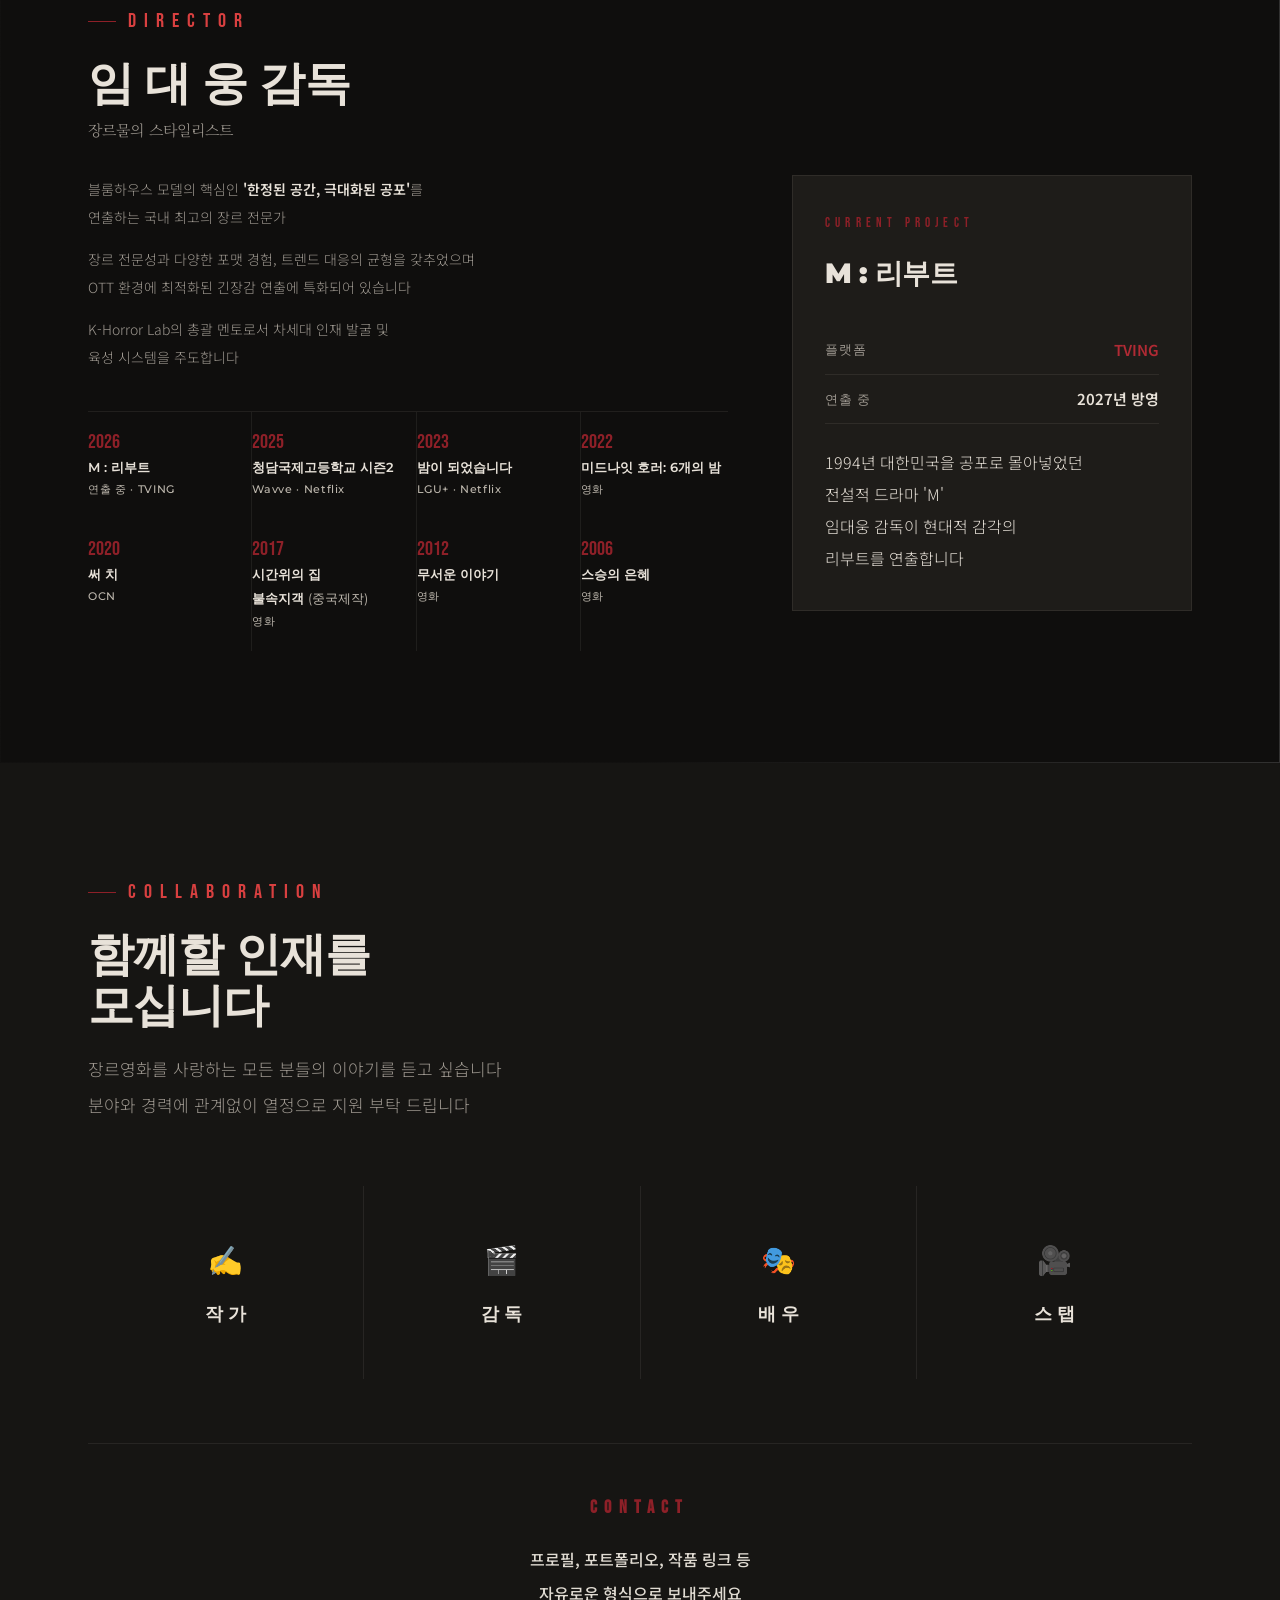
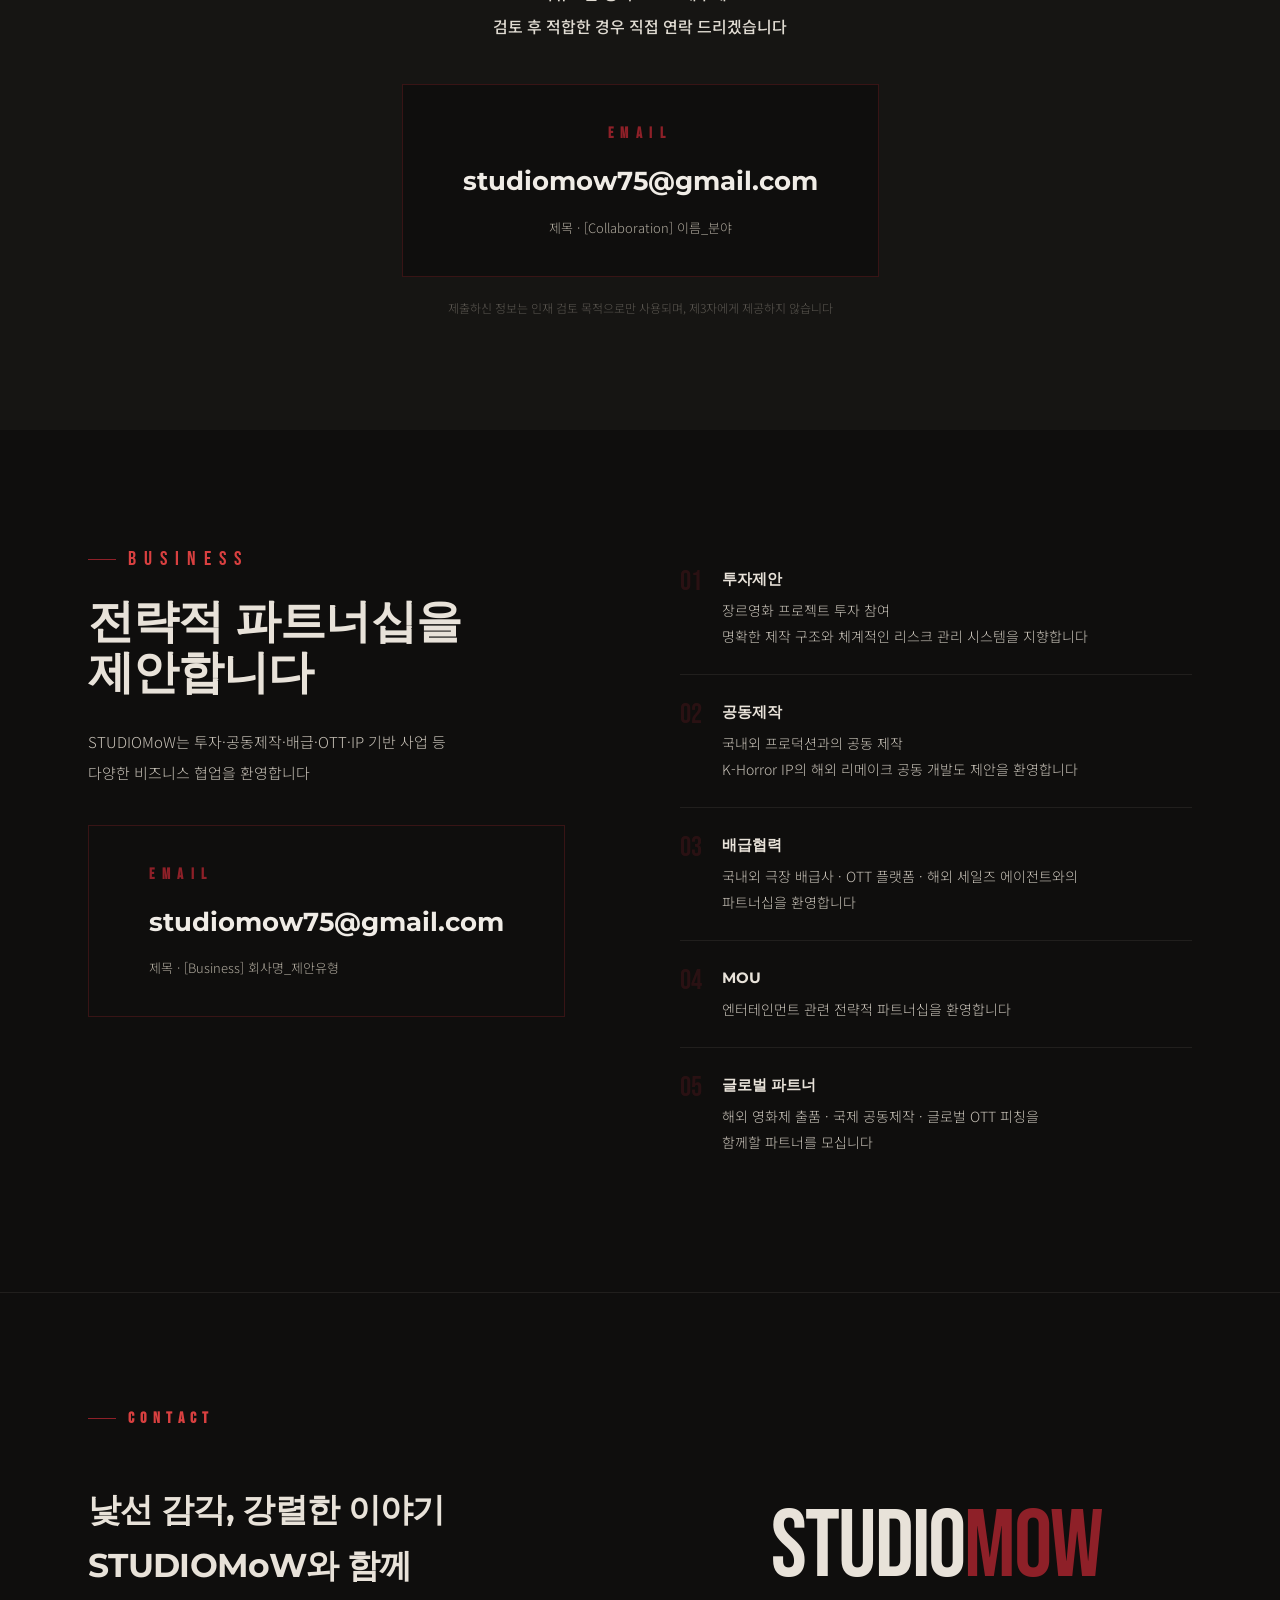
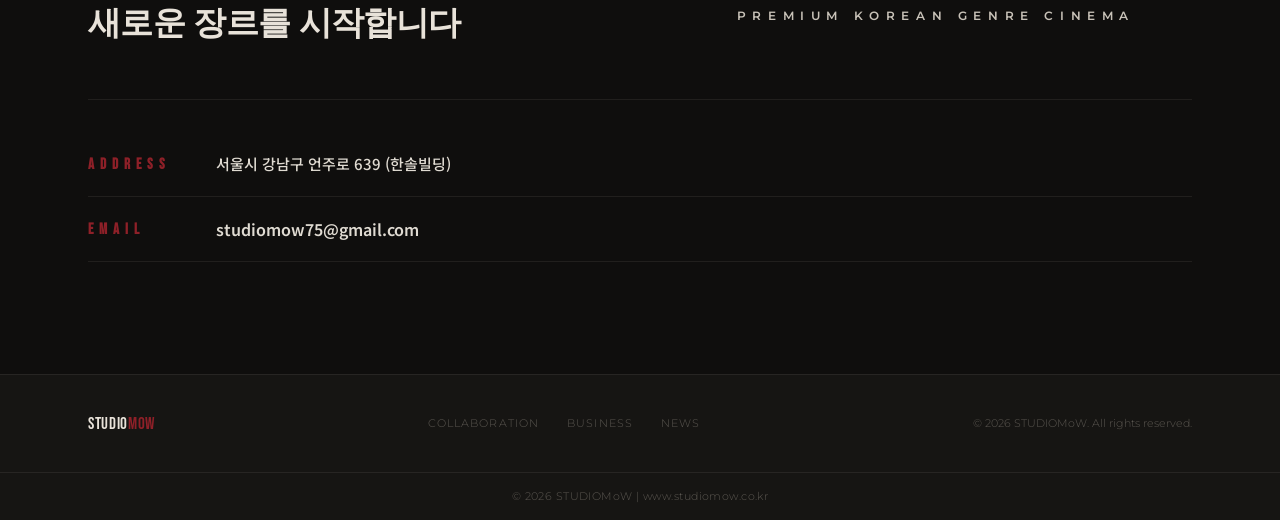
==== commit f2c3dca9: "Update index.html" ====
--- a/index.html
+++ b/index.html
@@ -236,7 +236,8 @@
           </div>
           <div class="timeline-cell">
             <div class="t-year">2017</div>
-            <div class="t-title">시간위의 집<br><span class="t-note">· 불속지객 (중국제작)</span></div>
+            <div class="t-title">시간위의 집</div>
+            <div class="t-title" style="margin-top:6px;">불속지객 <span class="t-note">(중국제작)</span></div>
             <div class="t-platform">영화</div>
           </div>
           <div class="timeline-cell">
